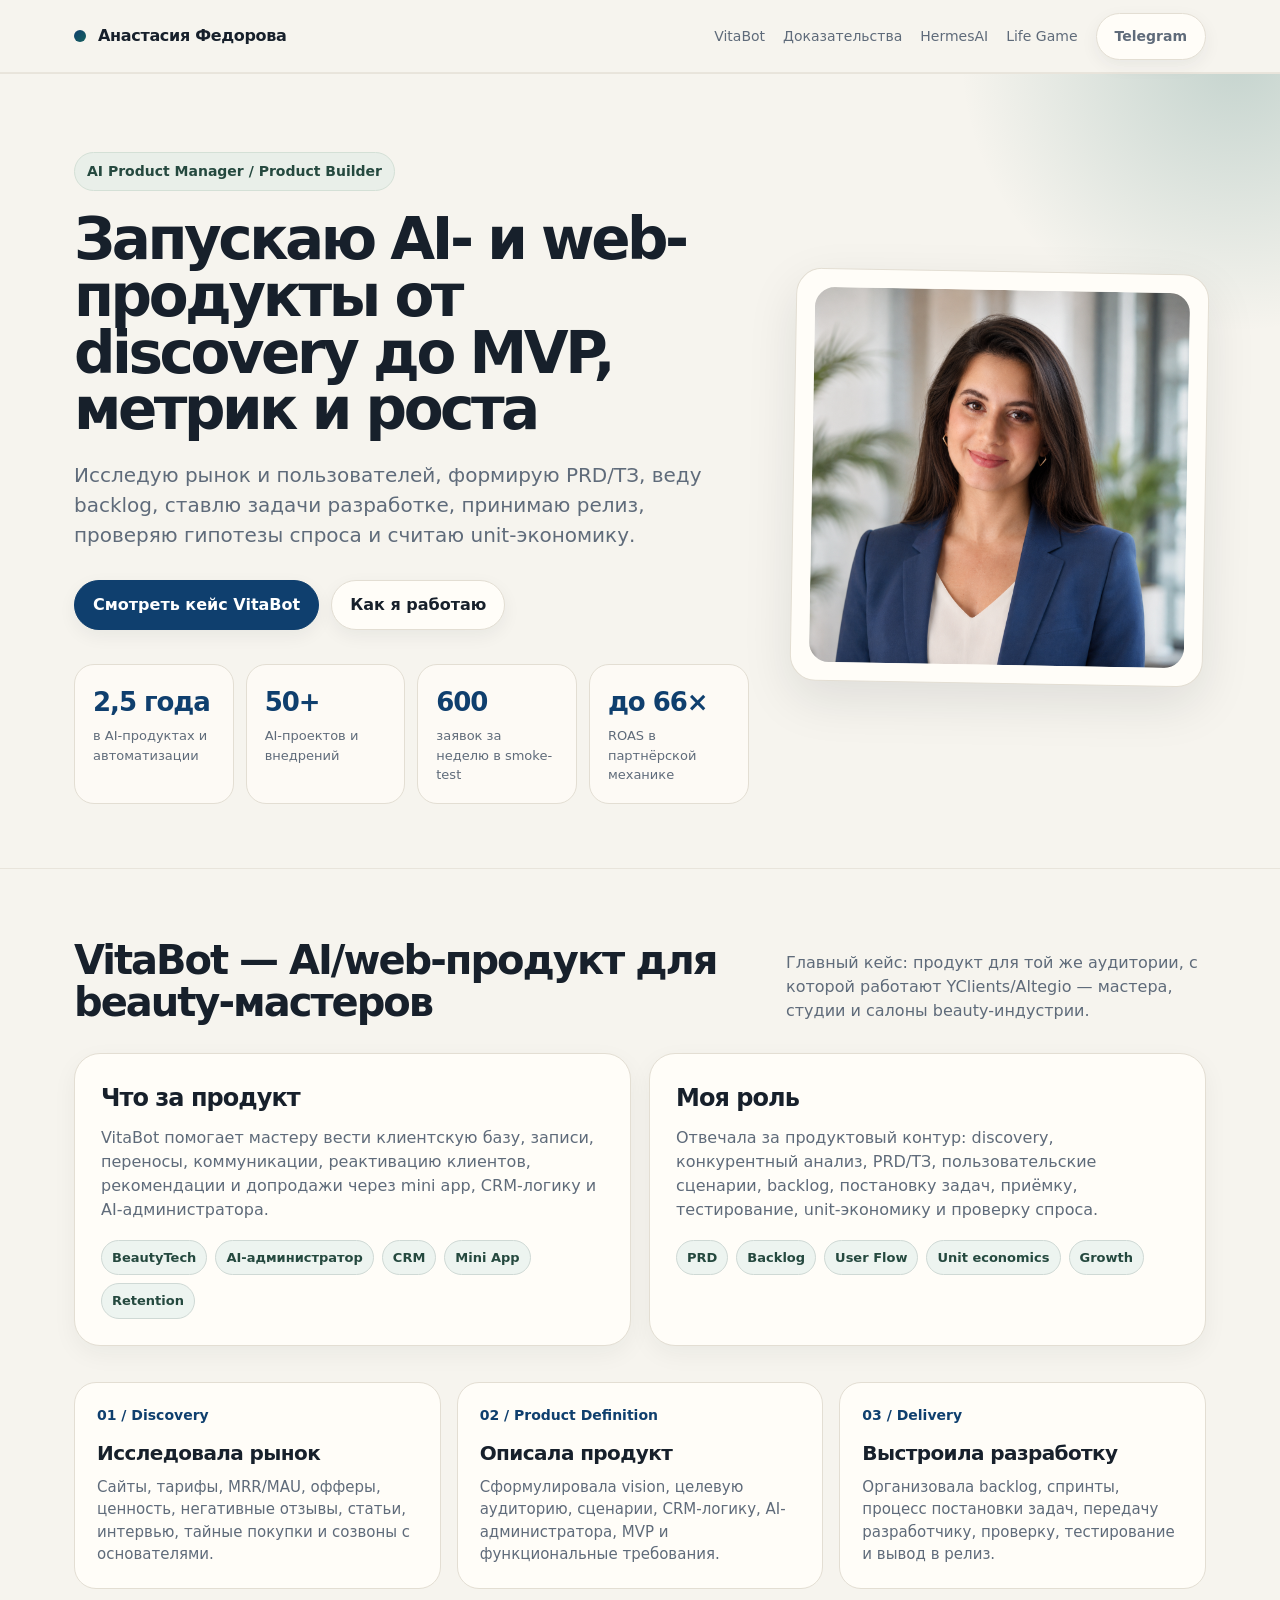
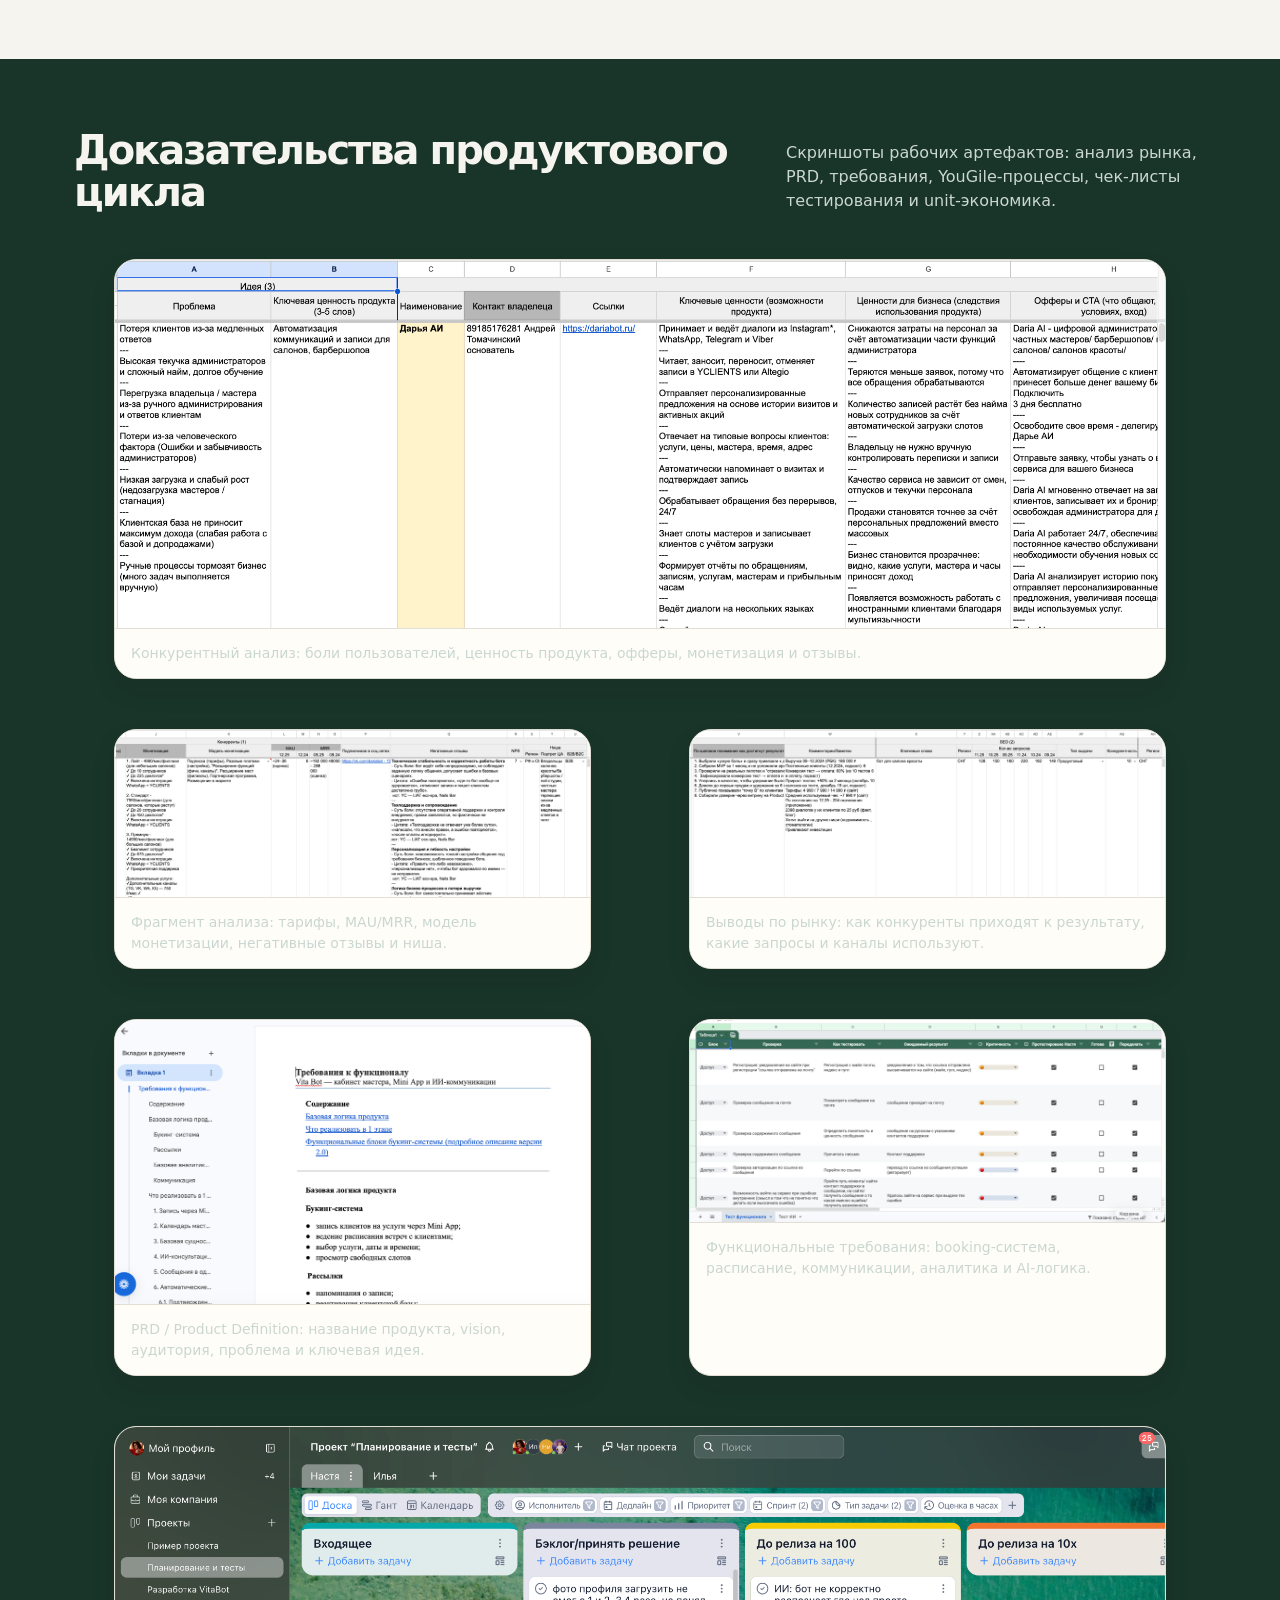
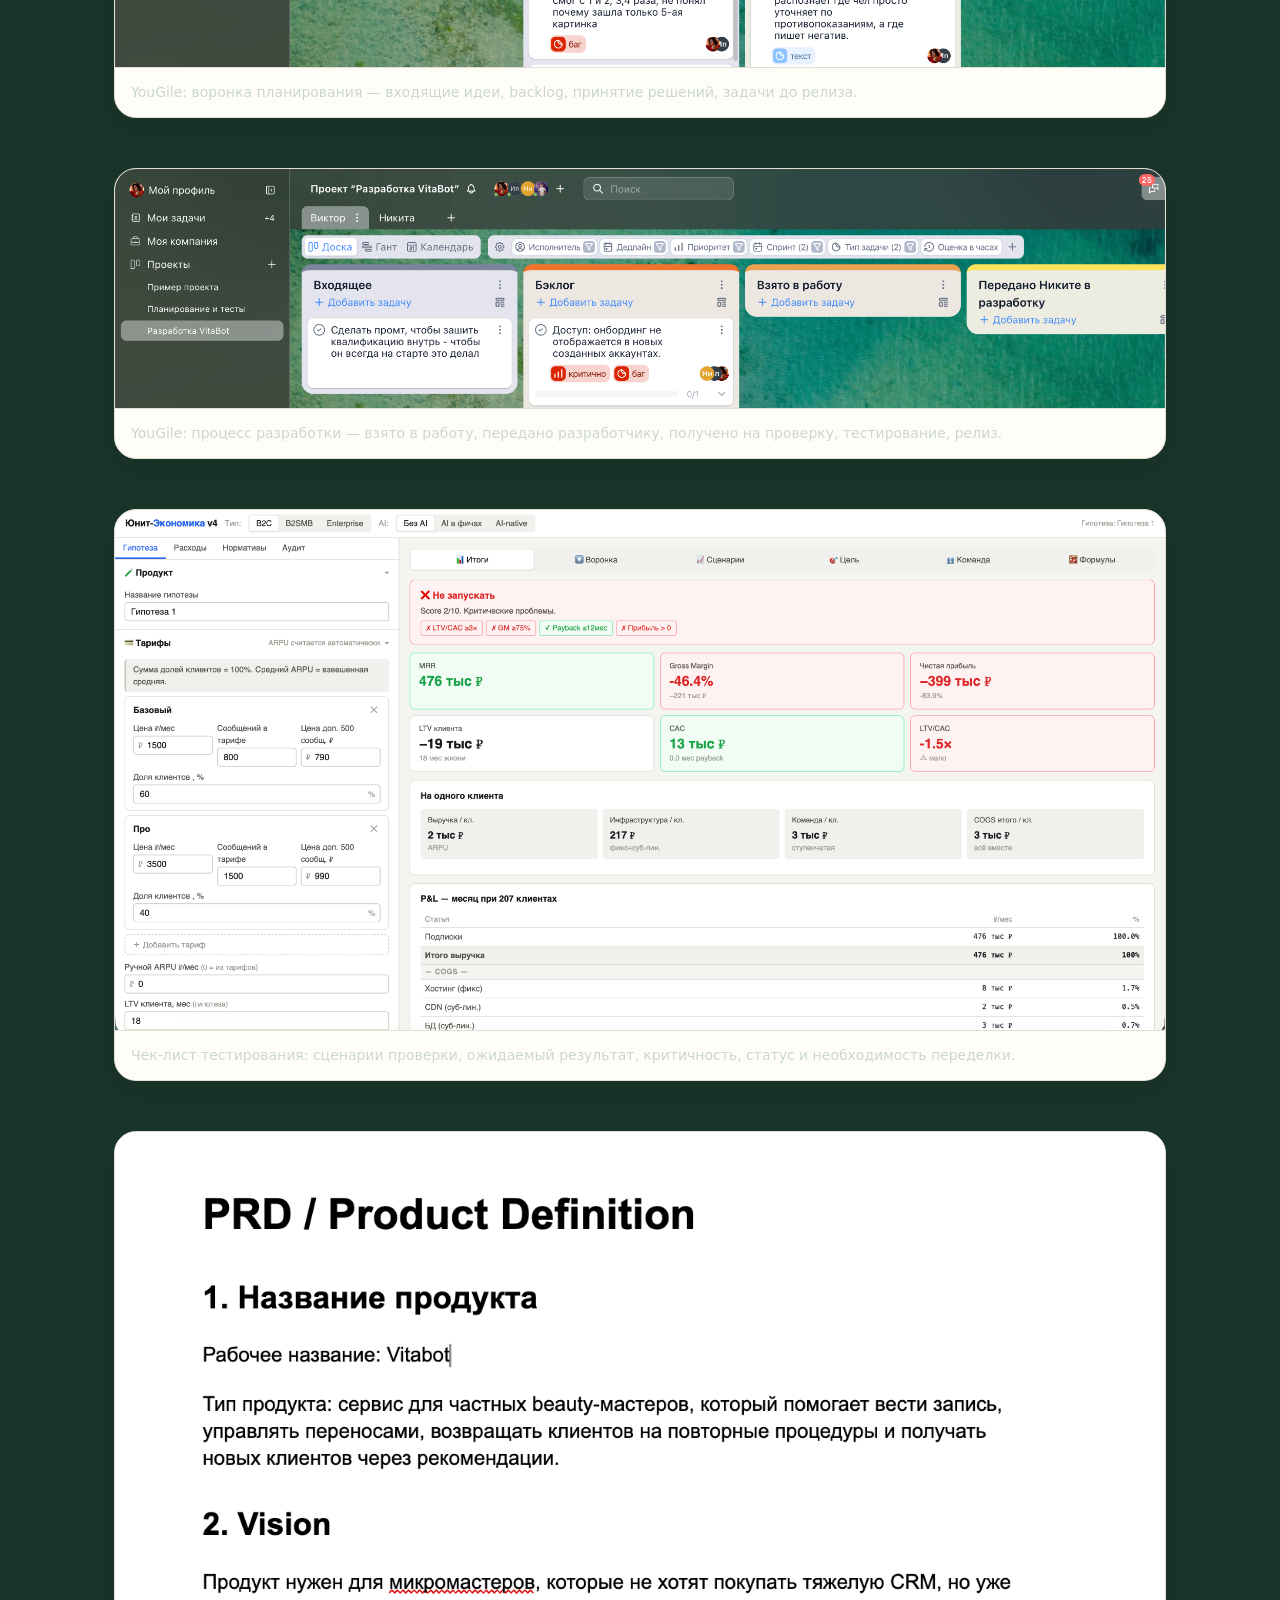
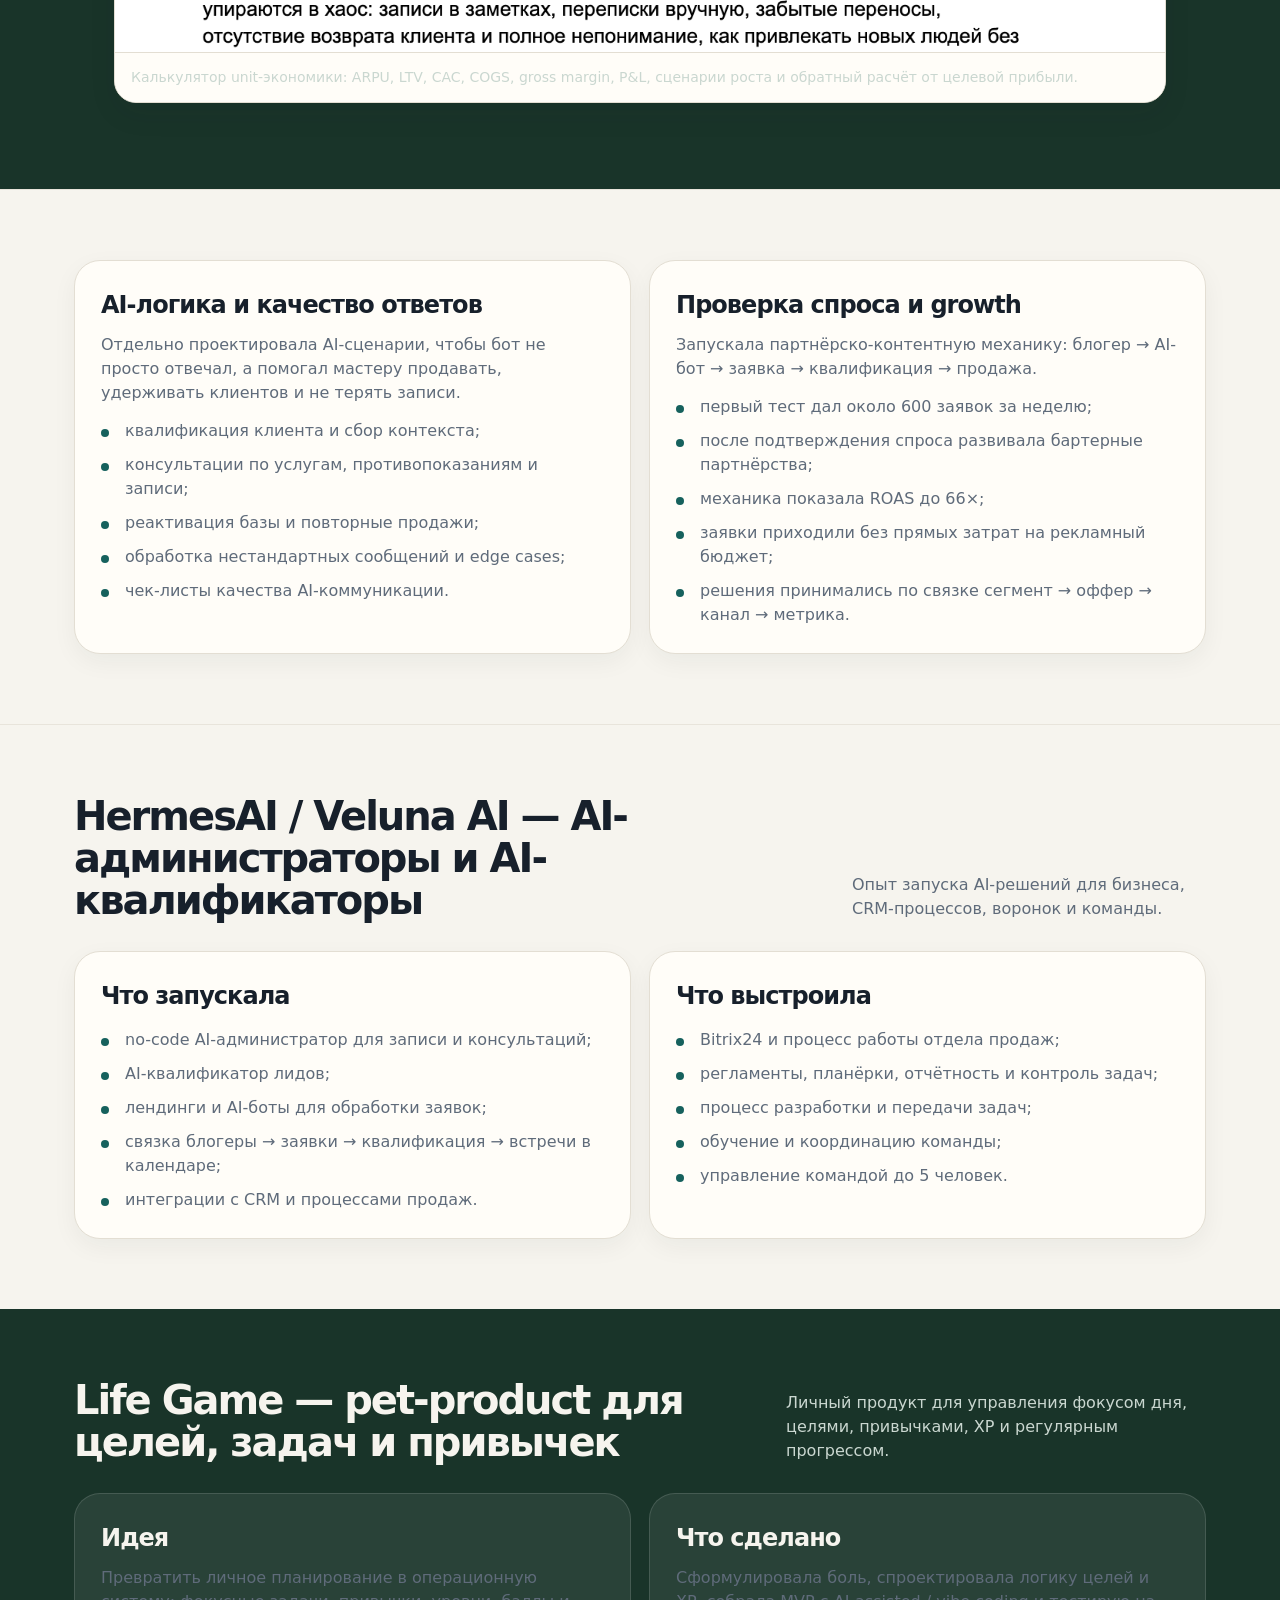
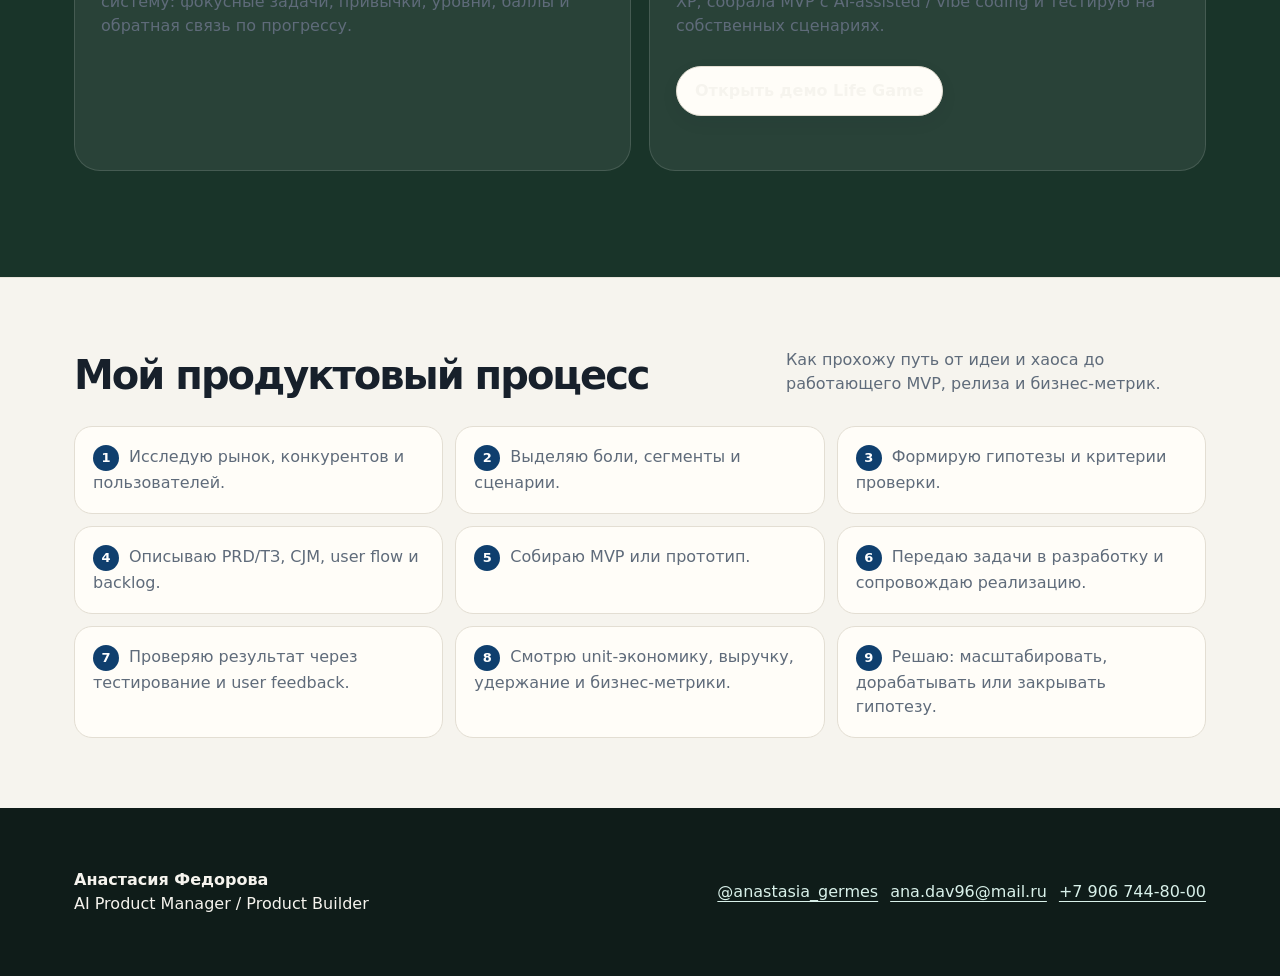
==== index.html @ 5bdf7015 "Add files via upload" ====
<!doctype html>
<html lang="ru">
<head>
  <meta charset="utf-8" />
  <meta name="viewport" content="width=device-width, initial-scale=1" />
  <title>Анастасия Федорова — AI Product Manager / Product Builder</title>
  <meta name="description" content="Портфолио Product Manager: VitaBot, AI-продукты, discovery, PRD, backlog, разработка, тестирование, unit-экономика и growth." />
  <style>
    :root{
      --bg:#f6f4ee; --paper:#fffdf8; --ink:#17202b; --muted:#5f6b7a;
      --line:#e3ded3; --accent:#0f3f6e; --accent2:#16615d; --green:#e3f0e9;
      --sand:#eee5d2; --shadow:0 18px 50px rgba(23,32,43,.10);
      --radius:26px; --max:1180px;
    }
    *{box-sizing:border-box}
    html{scroll-behavior:smooth}
    body{margin:0;font-family:Inter, ui-sans-serif, system-ui, -apple-system, BlinkMacSystemFont, "Segoe UI", Arial, sans-serif;background:var(--bg);color:var(--ink);line-height:1.5}
    a{color:inherit;text-decoration:none}
    .wrap{max-width:var(--max);margin:0 auto;padding:0 24px}
    header{position:sticky;top:0;z-index:20;background:rgba(246,244,238,.86);backdrop-filter:blur(18px);border-bottom:1px solid rgba(227,222,211,.7)}
    .nav{height:72px;display:flex;align-items:center;justify-content:space-between;gap:24px}
    .brand{display:flex;align-items:center;gap:12px;font-weight:800;letter-spacing:-.02em}
    .brand-dot{width:12px;height:12px;border-radius:50%;background:linear-gradient(135deg,var(--accent),var(--accent2))}
    .nav-links{display:flex;gap:18px;font-size:14px;color:var(--muted);align-items:center}
    .nav-links a:hover{color:var(--ink)}
    .btn{display:inline-flex;align-items:center;justify-content:center;border-radius:999px;padding:12px 18px;font-weight:700;border:1px solid var(--line);background:var(--paper);box-shadow:0 6px 18px rgba(23,32,43,.06)}
    .btn.primary{background:var(--accent);color:#fff;border-color:var(--accent)}
    .hero{padding:78px 0 64px;position:relative;overflow:hidden}
    .hero:before{content:"";position:absolute;inset:-40% -20% auto auto;width:600px;height:600px;border-radius:50%;background:radial-gradient(circle, rgba(22,97,93,.22), transparent 65%);pointer-events:none}
    .hero-grid{display:grid;grid-template-columns:1.24fr .76fr;gap:44px;align-items:center}
    .eyebrow{display:inline-flex;gap:8px;align-items:center;background:#e9efe9;color:#25493f;border:1px solid #d4e0d6;padding:8px 12px;border-radius:999px;font-size:14px;font-weight:700;margin-bottom:20px}
    h1{font-size:58px;line-height:.98;margin:0 0 22px;letter-spacing:-.06em}
    .lead{font-size:20px;color:var(--muted);max-width:760px;margin:0 0 30px}
    .hero-actions{display:flex;flex-wrap:wrap;gap:12px;margin:28px 0}
    .hero-card{background:var(--paper);border:1px solid var(--line);border-radius:var(--radius);padding:18px;box-shadow:var(--shadow);transform:rotate(1deg)}
    .portrait{aspect-ratio:1/1;object-fit:cover;width:100%;border-radius:20px;display:block}
    .stats{display:grid;grid-template-columns:repeat(4,1fr);gap:12px;margin-top:34px}
    .stat{background:rgba(255,253,248,.78);border:1px solid var(--line);border-radius:20px;padding:18px}
    .stat b{display:block;font-size:26px;letter-spacing:-.04em;color:var(--accent)}
    .stat span{display:block;color:var(--muted);font-size:13px;margin-top:4px}
    section{padding:70px 0;border-top:1px solid rgba(227,222,211,.7)}
    .section-head{display:flex;justify-content:space-between;gap:28px;align-items:flex-end;margin-bottom:30px}
    .section-head h2{font-size:40px;letter-spacing:-.05em;line-height:1.05;margin:0;max-width:760px}
    .section-head p{color:var(--muted);margin:0;max-width:420px}
    .case-intro{display:grid;grid-template-columns:1fr 1fr;gap:18px;margin:24px 0 36px}
    .box{background:var(--paper);border:1px solid var(--line);border-radius:var(--radius);padding:26px;box-shadow:0 8px 24px rgba(23,32,43,.05)}
    .box h3{font-size:24px;letter-spacing:-.04em;margin:0 0 10px}
    .box p{color:var(--muted);margin:0}
    .tags{display:flex;flex-wrap:wrap;gap:8px;margin-top:18px}
    .tag{font-size:13px;border:1px solid #cfd9d5;background:#edf4f0;color:#25493f;border-radius:999px;padding:7px 10px;font-weight:700}
    .steps{display:grid;grid-template-columns:repeat(3,1fr);gap:16px}
    .step{background:var(--paper);border:1px solid var(--line);border-radius:22px;padding:22px;position:relative;overflow:hidden}
    .num{font-weight:900;color:var(--accent);font-size:14px;margin-bottom:12px}
    .step h3{margin:0 0 8px;font-size:20px;letter-spacing:-.03em}
    .step p{margin:0;color:var(--muted);font-size:15px}
    .evidence{display:grid;grid-template-columns:1fr 1fr;gap:18px;margin-top:22px}
    .shot{background:var(--paper);border:1px solid var(--line);border-radius:22px;overflow:hidden;box-shadow:0 12px 28px rgba(23,32,43,.07)}
    .shot img{width:100%;display:block;object-fit:cover;max-height:430px;object-position:top left;background:#fff}
    .shot.tall img{max-height:620px}
    .shot.wide{grid-column:1 / -1}
    .shot.wide img{max-height:520px}
    .cap{padding:14px 16px;color:var(--muted);font-size:14px;border-top:1px solid var(--line);background:#fffdf8}
    .dark{background:#193429;color:#f6f4ee;border-top:0}
    .dark .section-head p,.dark .muted,.dark .cap{color:#cad7d0}
    .dark .box,.dark .step{background:rgba(255,255,255,.07);border-color:rgba(255,255,255,.13);box-shadow:none}
    .dark .tag{background:rgba(255,255,255,.10);border-color:rgba(255,255,255,.18);color:#f6f4ee}
    .dark .num{color:#9ad3bf}
    .columns{display:grid;grid-template-columns:1fr 1fr;gap:18px}
    ul.clean{margin:14px 0 0;padding:0;list-style:none;display:grid;gap:10px;color:var(--muted)}
    ul.clean li{position:relative;padding-left:24px}
    ul.clean li:before{content:"";position:absolute;left:0;top:.62em;width:8px;height:8px;border-radius:50%;background:var(--accent2)}
    .dark ul.clean{color:#cad7d0}
    .process{counter-reset:item;display:grid;grid-template-columns:repeat(3,1fr);gap:12px}
    .process div{counter-increment:item;background:var(--paper);border:1px solid var(--line);border-radius:18px;padding:18px;color:var(--muted)}
    .process div:before{content:counter(item);display:inline-flex;width:26px;height:26px;align-items:center;justify-content:center;background:var(--accent);color:white;border-radius:50%;font-size:13px;font-weight:800;margin-right:10px}
    .footer{padding:44px 0;background:#0f1c19;color:#f6f4ee}
    .footer-grid{display:flex;justify-content:space-between;gap:24px;align-items:center}
    .footer a{color:#d9f1ea;text-decoration:underline;text-underline-offset:4px}
    @media (max-width:920px){
      .hero-grid,.case-intro,.columns,.evidence{grid-template-columns:1fr}.stats,.steps,.process{grid-template-columns:1fr 1fr}.nav-links{display:none}h1{font-size:44px}.section-head{display:block}.section-head h2{font-size:34px}.section-head p{margin-top:12px}.hero-card{transform:none;max-width:420px}.shot.wide{grid-column:auto}
    }
    @media (max-width:580px){.wrap{padding:0 16px}.stats,.steps,.process{grid-template-columns:1fr}.hero{padding-top:48px}h1{font-size:36px}.lead{font-size:17px}.section-head h2{font-size:30px}.footer-grid{display:block}.footer-grid .hero-actions{margin-top:18px}}
  </style>
</head>
<body>
<header>
  <div class="wrap nav">
    <a class="brand" href="#top"><span class="brand-dot"></span><span>Анастасия Федорова</span></a>
    <nav class="nav-links">
      <a href="#vitabot">VitaBot</a>
      <a href="#evidence">Доказательства</a>
      <a href="#hermes">HermesAI</a>
      <a href="#lifegame">Life Game</a>
      <a class="btn" href="https://t.me/anastasia_germes">Telegram</a>
    </nav>
  </div>
</header>

<main id="top">
  <section class="hero">
    <div class="wrap hero-grid">
      <div>
        <div class="eyebrow">AI Product Manager / Product Builder</div>
        <h1>Запускаю AI- и web-продукты от discovery до MVP, метрик и роста</h1>
        <p class="lead">Исследую рынок и пользователей, формирую PRD/ТЗ, веду backlog, ставлю задачи разработке, принимаю релиз, проверяю гипотезы спроса и считаю unit-экономику.</p>
        <div class="hero-actions">
          <a class="btn primary" href="#vitabot">Смотреть кейс VitaBot</a>
          <a class="btn" href="#process">Как я работаю</a>
        </div>
        <div class="stats">
          <div class="stat"><b>2,5 года</b><span>в AI-продуктах и автоматизации</span></div>
          <div class="stat"><b>50+</b><span>AI-проектов и внедрений</span></div>
          <div class="stat"><b>600</b><span>заявок за неделю в smoke-test</span></div>
          <div class="stat"><b>до 66×</b><span>ROAS в партнёрской механике</span></div>
        </div>
      </div>
      <div class="hero-card">
        <img class="portrait" src="assets/portrait.png" alt="Профессиональный портрет Анастасии Федоровой" />
      </div>
    </div>
  </section>

  <section id="vitabot">
    <div class="wrap">
      <div class="section-head">
        <h2>VitaBot — AI/web-продукт для beauty-мастеров</h2>
        <p>Главный кейс: продукт для той же аудитории, с которой работают YClients/Altegio — мастера, студии и салоны beauty-индустрии.</p>
      </div>
      <div class="case-intro">
        <div class="box">
          <h3>Что за продукт</h3>
          <p>VitaBot помогает мастеру вести клиентскую базу, записи, переносы, коммуникации, реактивацию клиентов, рекомендации и допродажи через mini app, CRM-логику и AI-администратора.</p>
          <div class="tags"><span class="tag">BeautyTech</span><span class="tag">AI-администратор</span><span class="tag">CRM</span><span class="tag">Mini App</span><span class="tag">Retention</span></div>
        </div>
        <div class="box">
          <h3>Моя роль</h3>
          <p>Отвечала за продуктовый контур: discovery, конкурентный анализ, PRD/ТЗ, пользовательские сценарии, backlog, постановку задач, приёмку, тестирование, unit-экономику и проверку спроса.</p>
          <div class="tags"><span class="tag">PRD</span><span class="tag">Backlog</span><span class="tag">User Flow</span><span class="tag">Unit economics</span><span class="tag">Growth</span></div>
        </div>
      </div>
      <div class="steps">
        <article class="step"><div class="num">01 / Discovery</div><h3>Исследовала рынок</h3><p>Сайты, тарифы, MRR/MAU, офферы, ценность, негативные отзывы, статьи, интервью, тайные покупки и созвоны с основателями.</p></article>
        <article class="step"><div class="num">02 / Product Definition</div><h3>Описала продукт</h3><p>Сформулировала vision, целевую аудиторию, сценарии, CRM-логику, AI-администратора, MVP и функциональные требования.</p></article>
        <article class="step"><div class="num">03 / Delivery</div><h3>Выстроила разработку</h3><p>Организовала backlog, спринты, процесс постановки задач, передачу разработчику, проверку, тестирование и вывод в релиз.</p></article>
      </div>
    </div>
  </section>

  <section id="evidence" class="dark">
    <div class="wrap">
      <div class="section-head">
        <h2>Доказательства продуктового цикла</h2>
        <p>Скриншоты рабочих артефактов: анализ рынка, PRD, требования, YouGile-процессы, чек-листы тестирования и unit-экономика.</p>
      </div>
      <div class="evidence">
        <figure class="shot wide"><img src="assets/competitor_analysis_1.png" alt="Конкурентный анализ beauty-рынка"/><figcaption class="cap">Конкурентный анализ: боли пользователей, ценность продукта, офферы, монетизация и отзывы.</figcaption></figure>
        <figure class="shot"><img src="assets/competitor_analysis_2.png" alt="Анализ конкурентов и метрик"/><figcaption class="cap">Фрагмент анализа: тарифы, MAU/MRR, модель монетизации, негативные отзывы и ниша.</figcaption></figure>
        <figure class="shot"><img src="assets/competitor_analysis_3.png" alt="SEO и комментарии по competitor analysis"/><figcaption class="cap">Выводы по рынку: как конкуренты приходят к результату, какие запросы и каналы используют.</figcaption></figure>
        <figure class="shot tall"><img src="assets/prd_definition.png" alt="PRD Product Definition VitaBot"/><figcaption class="cap">PRD / Product Definition: название продукта, vision, аудитория, проблема и ключевая идея.</figcaption></figure>
        <figure class="shot tall"><img src="assets/functional_requirements.png" alt="Функциональные требования VitaBot"/><figcaption class="cap">Функциональные требования: booking-система, расписание, коммуникации, аналитика и AI-логика.</figcaption></figure>
        <figure class="shot wide"><img src="assets/planning_pipeline.png" alt="Воронка планирования YouGile"/><figcaption class="cap">YouGile: воронка планирования — входящие идеи, backlog, принятие решений, задачи до релиза.</figcaption></figure>
        <figure class="shot wide"><img src="assets/dev_pipeline_1.png" alt="Процесс разработки в YouGile"/><figcaption class="cap">YouGile: процесс разработки — взято в работу, передано разработчику, получено на проверку, тестирование, релиз.</figcaption></figure>
        <figure class="shot wide"><img src="assets/testing_checklist.png" alt="Чек-лист тестирования функционала"/><figcaption class="cap">Чек-лист тестирования: сценарии проверки, ожидаемый результат, критичность, статус и необходимость переделки.</figcaption></figure>
        <figure class="shot tall wide"><img src="assets/unit_economics.png" alt="Калькулятор unit-экономики"/><figcaption class="cap">Калькулятор unit-экономики: ARPU, LTV, CAC, COGS, gross margin, P&L, сценарии роста и обратный расчёт от целевой прибыли.</figcaption></figure>
      </div>
    </div>
  </section>

  <section>
    <div class="wrap columns">
      <div class="box">
        <h3>AI-логика и качество ответов</h3>
        <p>Отдельно проектировала AI-сценарии, чтобы бот не просто отвечал, а помогал мастеру продавать, удерживать клиентов и не терять записи.</p>
        <ul class="clean">
          <li>квалификация клиента и сбор контекста;</li>
          <li>консультации по услугам, противопоказаниям и записи;</li>
          <li>реактивация базы и повторные продажи;</li>
          <li>обработка нестандартных сообщений и edge cases;</li>
          <li>чек-листы качества AI-коммуникации.</li>
        </ul>
      </div>
      <div class="box">
        <h3>Проверка спроса и growth</h3>
        <p>Запускала партнёрско-контентную механику: блогер → AI-бот → заявка → квалификация → продажа.</p>
        <ul class="clean">
          <li>первый тест дал около 600 заявок за неделю;</li>
          <li>после подтверждения спроса развивала бартерные партнёрства;</li>
          <li>механика показала ROAS до 66×;</li>
          <li>заявки приходили без прямых затрат на рекламный бюджет;</li>
          <li>решения принимались по связке сегмент → оффер → канал → метрика.</li>
        </ul>
      </div>
    </div>
  </section>

  <section id="hermes">
    <div class="wrap">
      <div class="section-head">
        <h2>HermesAI / Veluna AI — AI-администраторы и AI-квалификаторы</h2>
        <p>Опыт запуска AI-решений для бизнеса, CRM-процессов, воронок и команды.</p>
      </div>
      <div class="columns">
        <div class="box">
          <h3>Что запускала</h3>
          <ul class="clean">
            <li>no-code AI-администратор для записи и консультаций;</li>
            <li>AI-квалификатор лидов;</li>
            <li>лендинги и AI-боты для обработки заявок;</li>
            <li>связка блогеры → заявки → квалификация → встречи в календаре;</li>
            <li>интеграции с CRM и процессами продаж.</li>
          </ul>
        </div>
        <div class="box">
          <h3>Что выстроила</h3>
          <ul class="clean">
            <li>Bitrix24 и процесс работы отдела продаж;</li>
            <li>регламенты, планёрки, отчётность и контроль задач;</li>
            <li>процесс разработки и передачи задач;</li>
            <li>обучение и координацию команды;</li>
            <li>управление командой до 5 человек.</li>
          </ul>
        </div>
      </div>
    </div>
  </section>

  <section id="lifegame" class="dark">
    <div class="wrap">
      <div class="section-head">
        <h2>Life Game — pet-product для целей, задач и привычек</h2>
        <p>Личный продукт для управления фокусом дня, целями, привычками, XP и регулярным прогрессом.</p>
      </div>
      <div class="case-intro">
        <div class="box">
          <h3>Идея</h3>
          <p>Превратить личное планирование в операционную систему: фокусные задачи, привычки, уровни, баллы и обратная связь по прогрессу.</p>
        </div>
        <div class="box">
          <h3>Что сделано</h3>
          <p>Сформулировала боль, спроектировала логику целей и XP, собрала MVP с AI-assisted / vibe coding и тестирую на собственных сценариях.</p>
          <div class="hero-actions"><a class="btn" href="https://life-game-orpin.vercel.app/">Открыть демо Life Game</a></div>
        </div>
      </div>
    </div>
  </section>

  <section id="process">
    <div class="wrap">
      <div class="section-head">
        <h2>Мой продуктовый процесс</h2>
        <p>Как прохожу путь от идеи и хаоса до работающего MVP, релиза и бизнес-метрик.</p>
      </div>
      <div class="process">
        <div>Исследую рынок, конкурентов и пользователей.</div>
        <div>Выделяю боли, сегменты и сценарии.</div>
        <div>Формирую гипотезы и критерии проверки.</div>
        <div>Описываю PRD/ТЗ, CJM, user flow и backlog.</div>
        <div>Собираю MVP или прототип.</div>
        <div>Передаю задачи в разработку и сопровождаю реализацию.</div>
        <div>Проверяю результат через тестирование и user feedback.</div>
        <div>Смотрю unit-экономику, выручку, удержание и бизнес-метрики.</div>
        <div>Решаю: масштабировать, дорабатывать или закрывать гипотезу.</div>
      </div>
    </div>
  </section>
</main>

<footer class="footer">
  <div class="wrap footer-grid">
    <div>
      <strong>Анастасия Федорова</strong><br/>
      AI Product Manager / Product Builder
    </div>
    <div class="hero-actions">
      <a href="https://t.me/anastasia_germes">@anastasia_germes</a>
      <a href="mailto:ana.dav96@mail.ru">ana.dav96@mail.ru</a>
      <a href="tel:+79067448000">+7 906 744-80-00</a>
    </div>
  </div>
</footer>
</body>
</html>
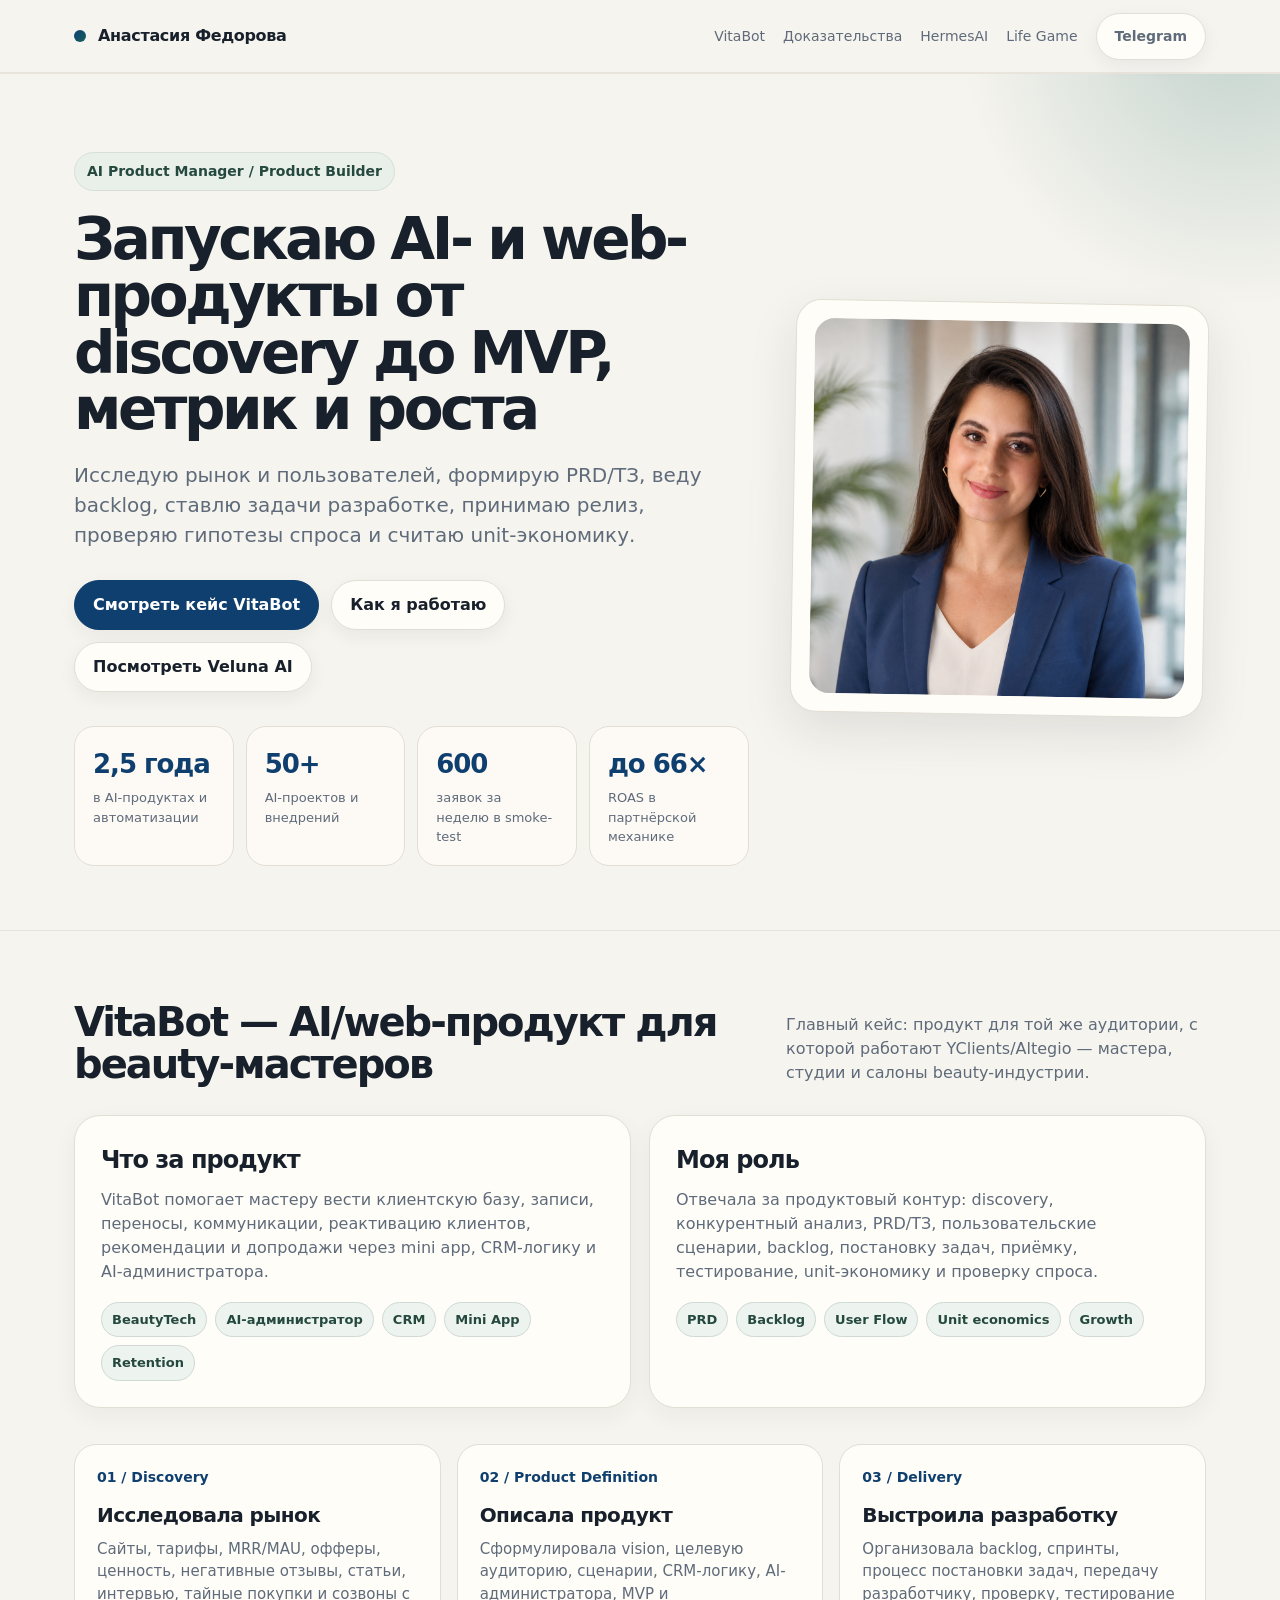
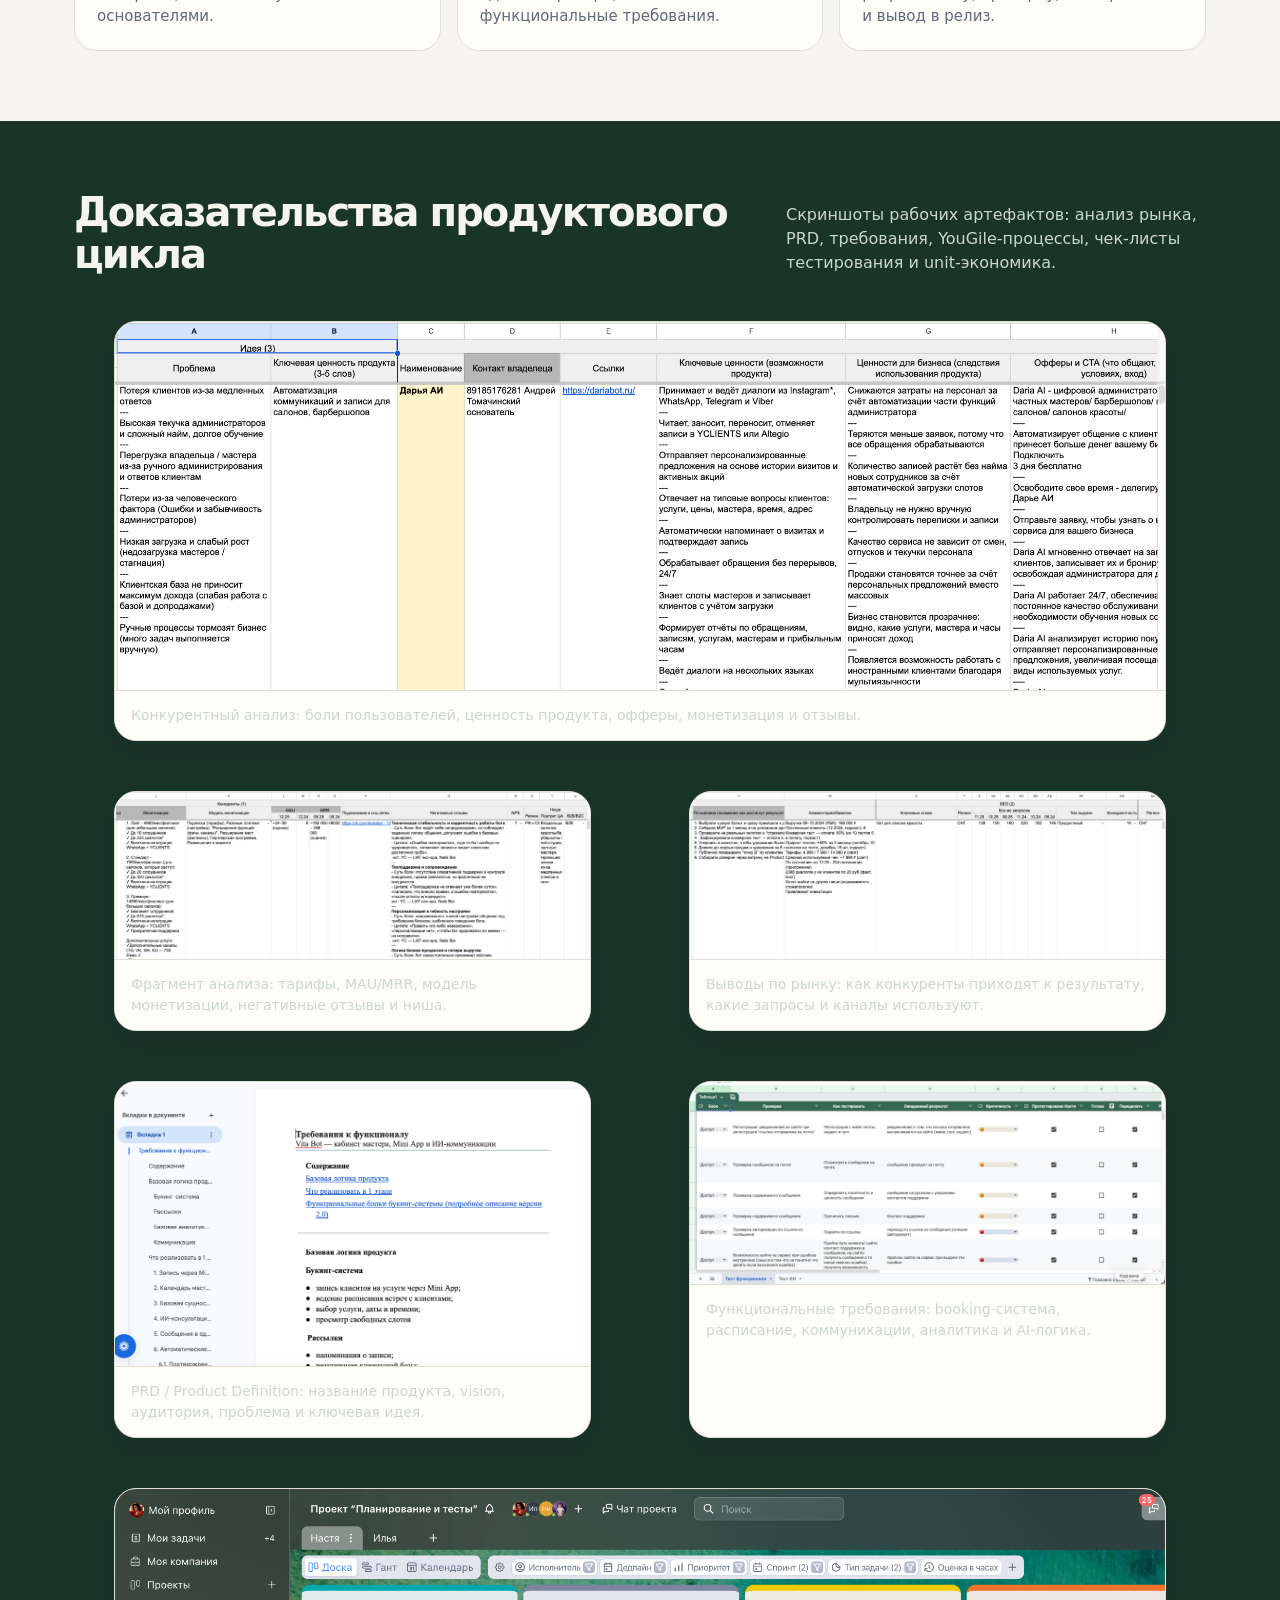
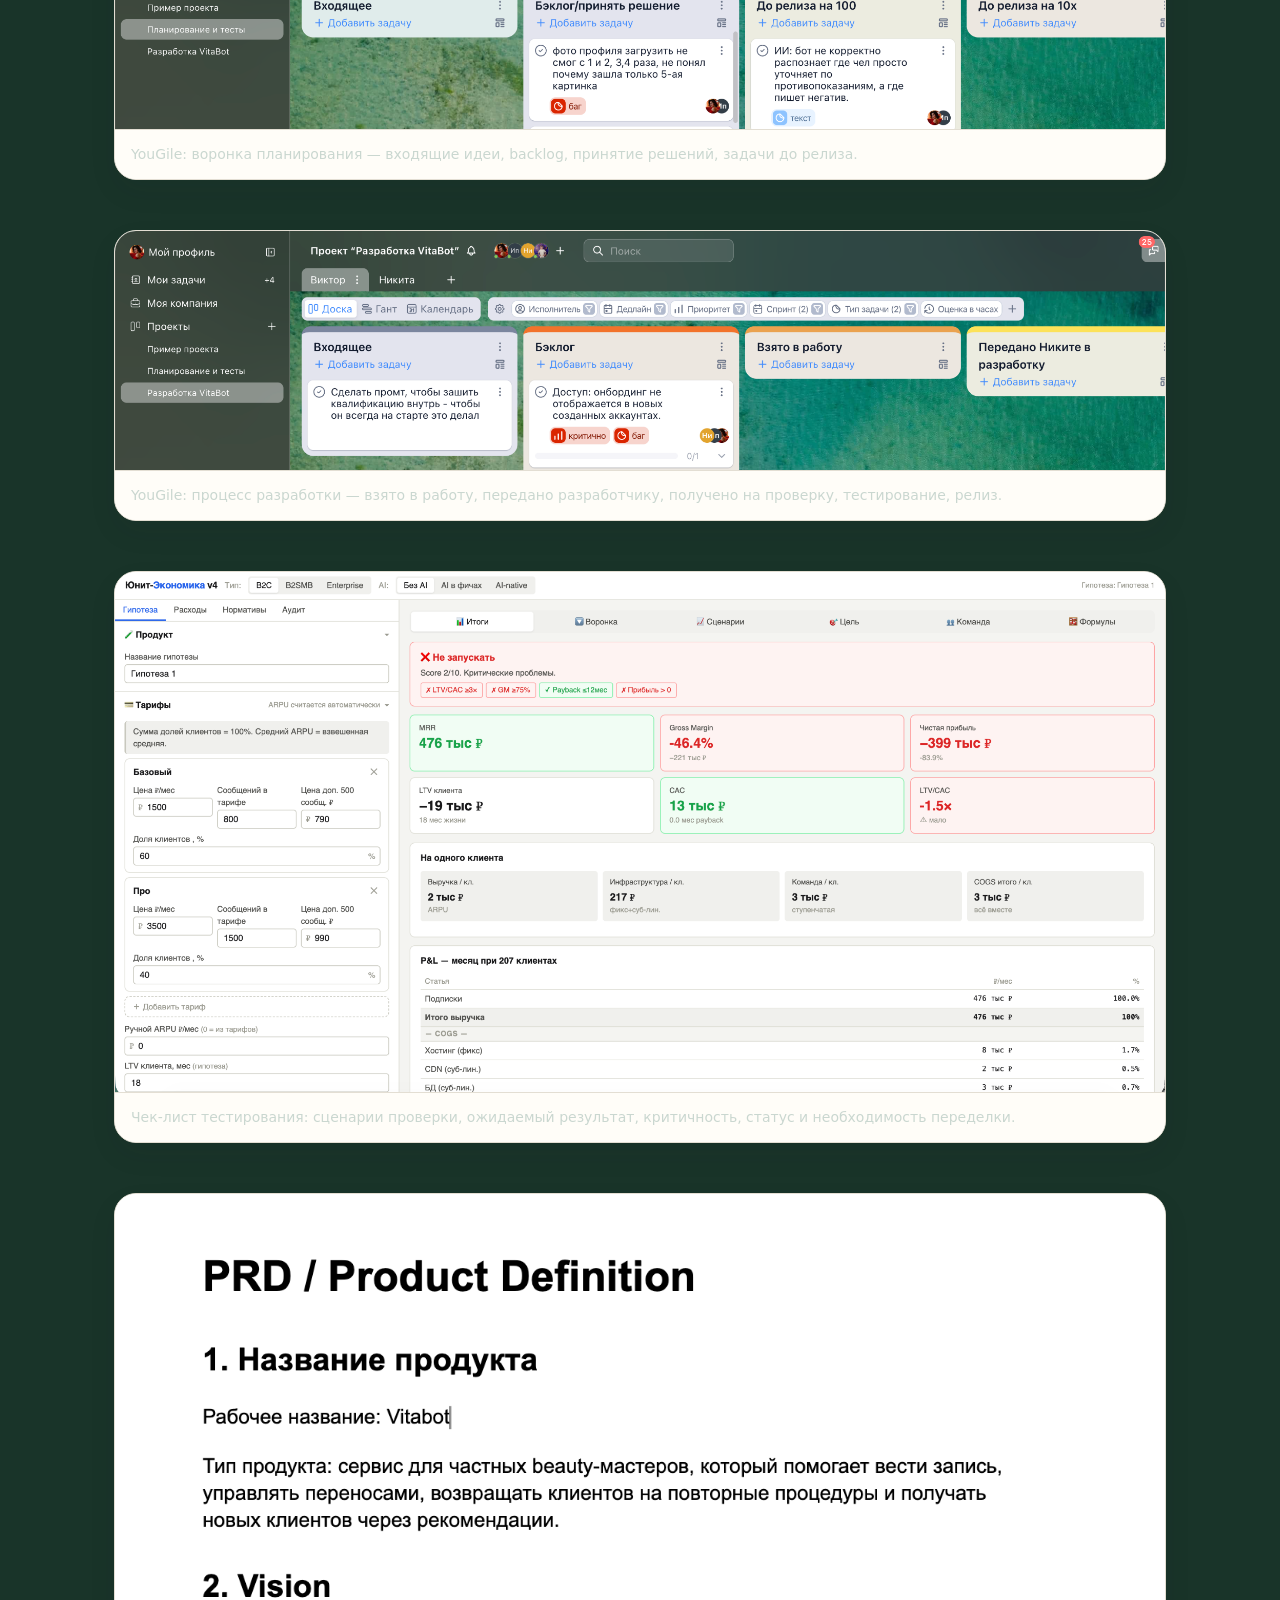
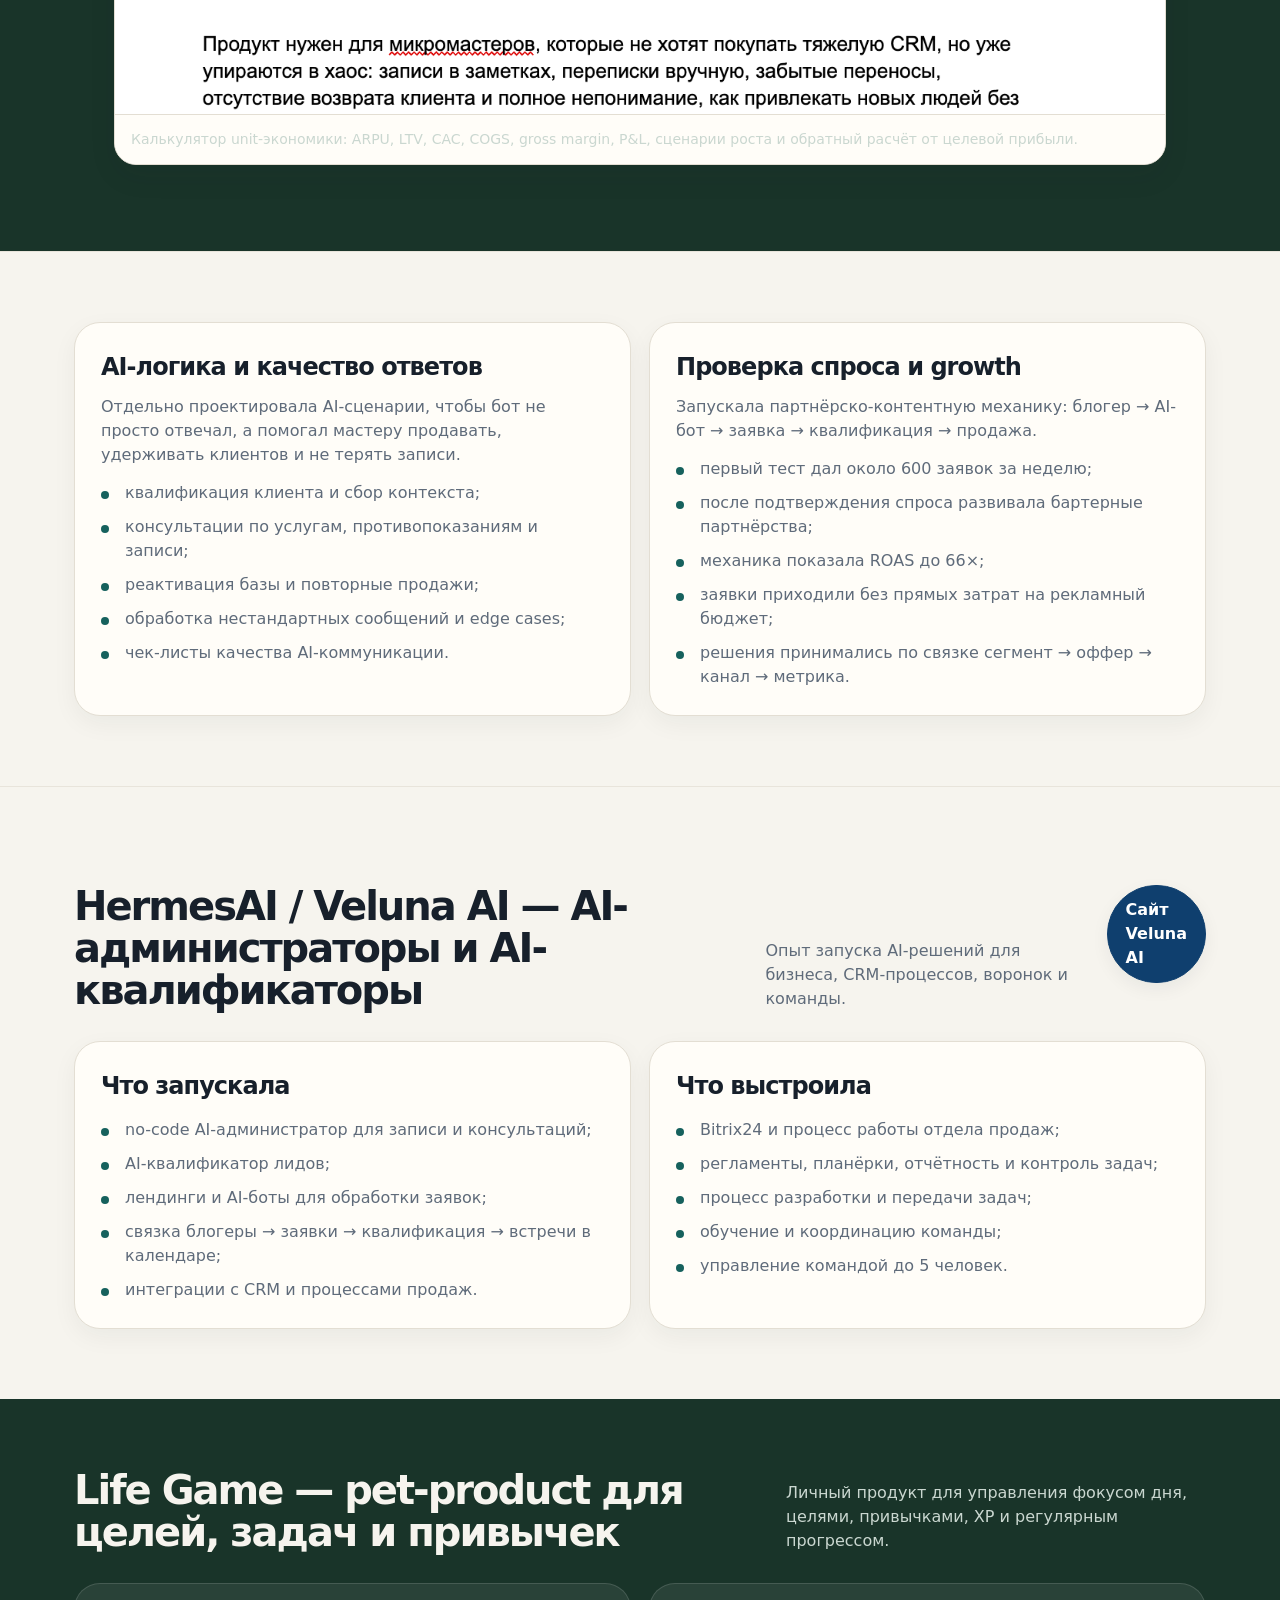
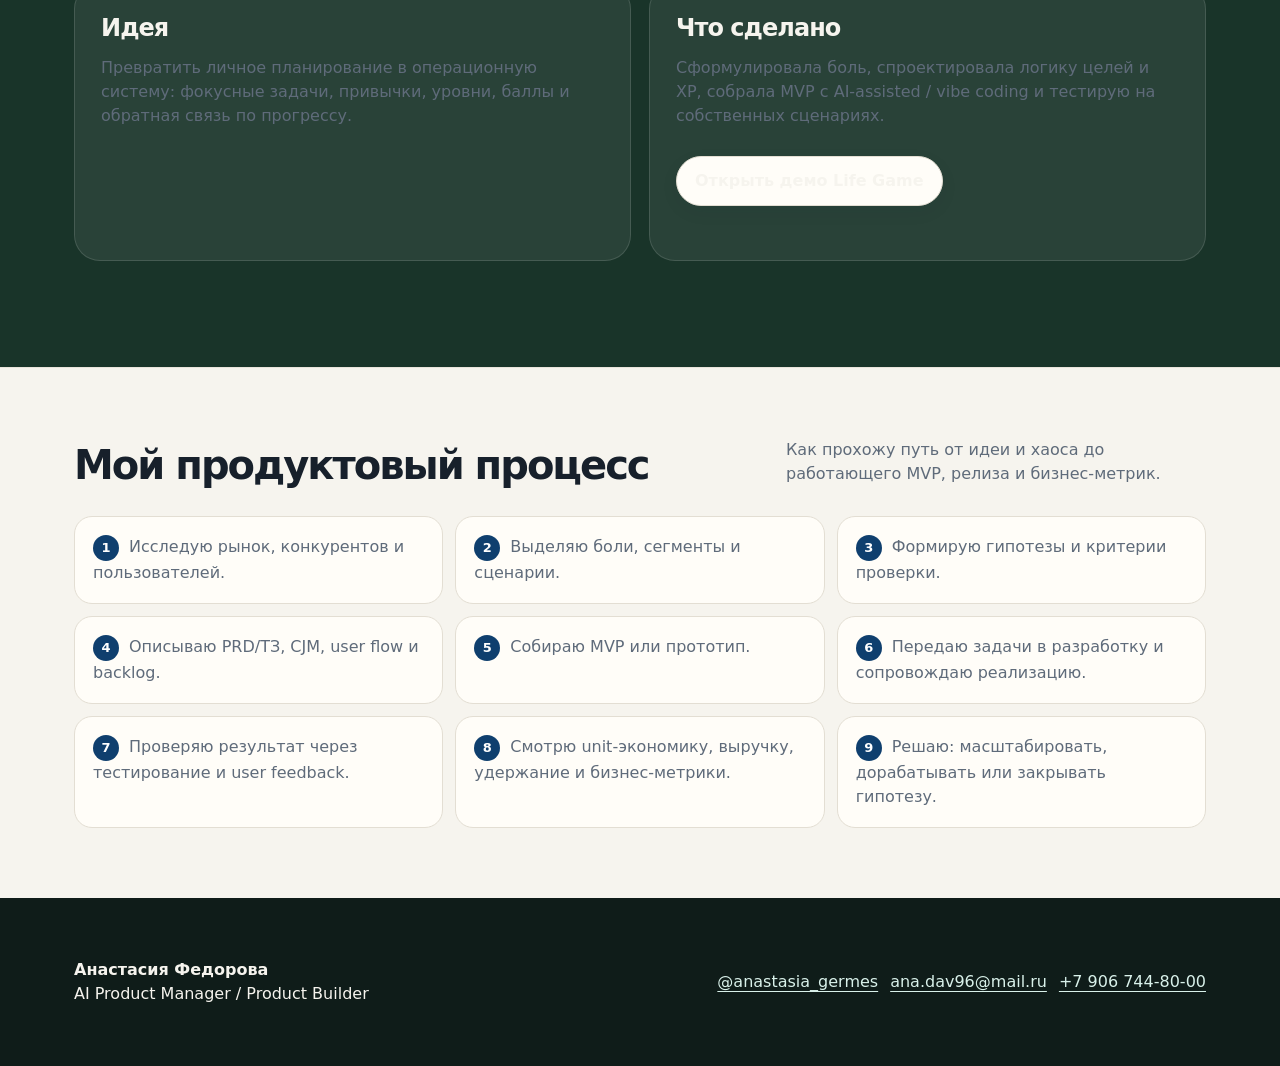
==== commit c8fc0884: "Add Veluna AI website link" ====
--- a/index.html
+++ b/index.html
@@ -106,6 +106,7 @@
         <div class="hero-actions">
           <a class="btn primary" href="#vitabot">Смотреть кейс VitaBot</a>
           <a class="btn" href="#process">Как я работаю</a>
+          <a class="btn" href="https://veluna-ai.ru/" target="_blank" rel="noopener noreferrer">Посмотреть Veluna AI</a>
         </div>
         <div class="stats">
           <div class="stat"><b>2,5 года</b><span>в AI-продуктах и автоматизации</span></div>
@@ -198,6 +199,7 @@
       <div class="section-head">
         <h2>HermesAI / Veluna AI — AI-администраторы и AI-квалификаторы</h2>
         <p>Опыт запуска AI-решений для бизнеса, CRM-процессов, воронок и команды.</p>
+        <div class="hero-actions"><a class="btn primary" href="https://veluna-ai.ru/" target="_blank" rel="noopener noreferrer">Сайт Veluna AI</a></div>
       </div>
       <div class="columns">
         <div class="box">
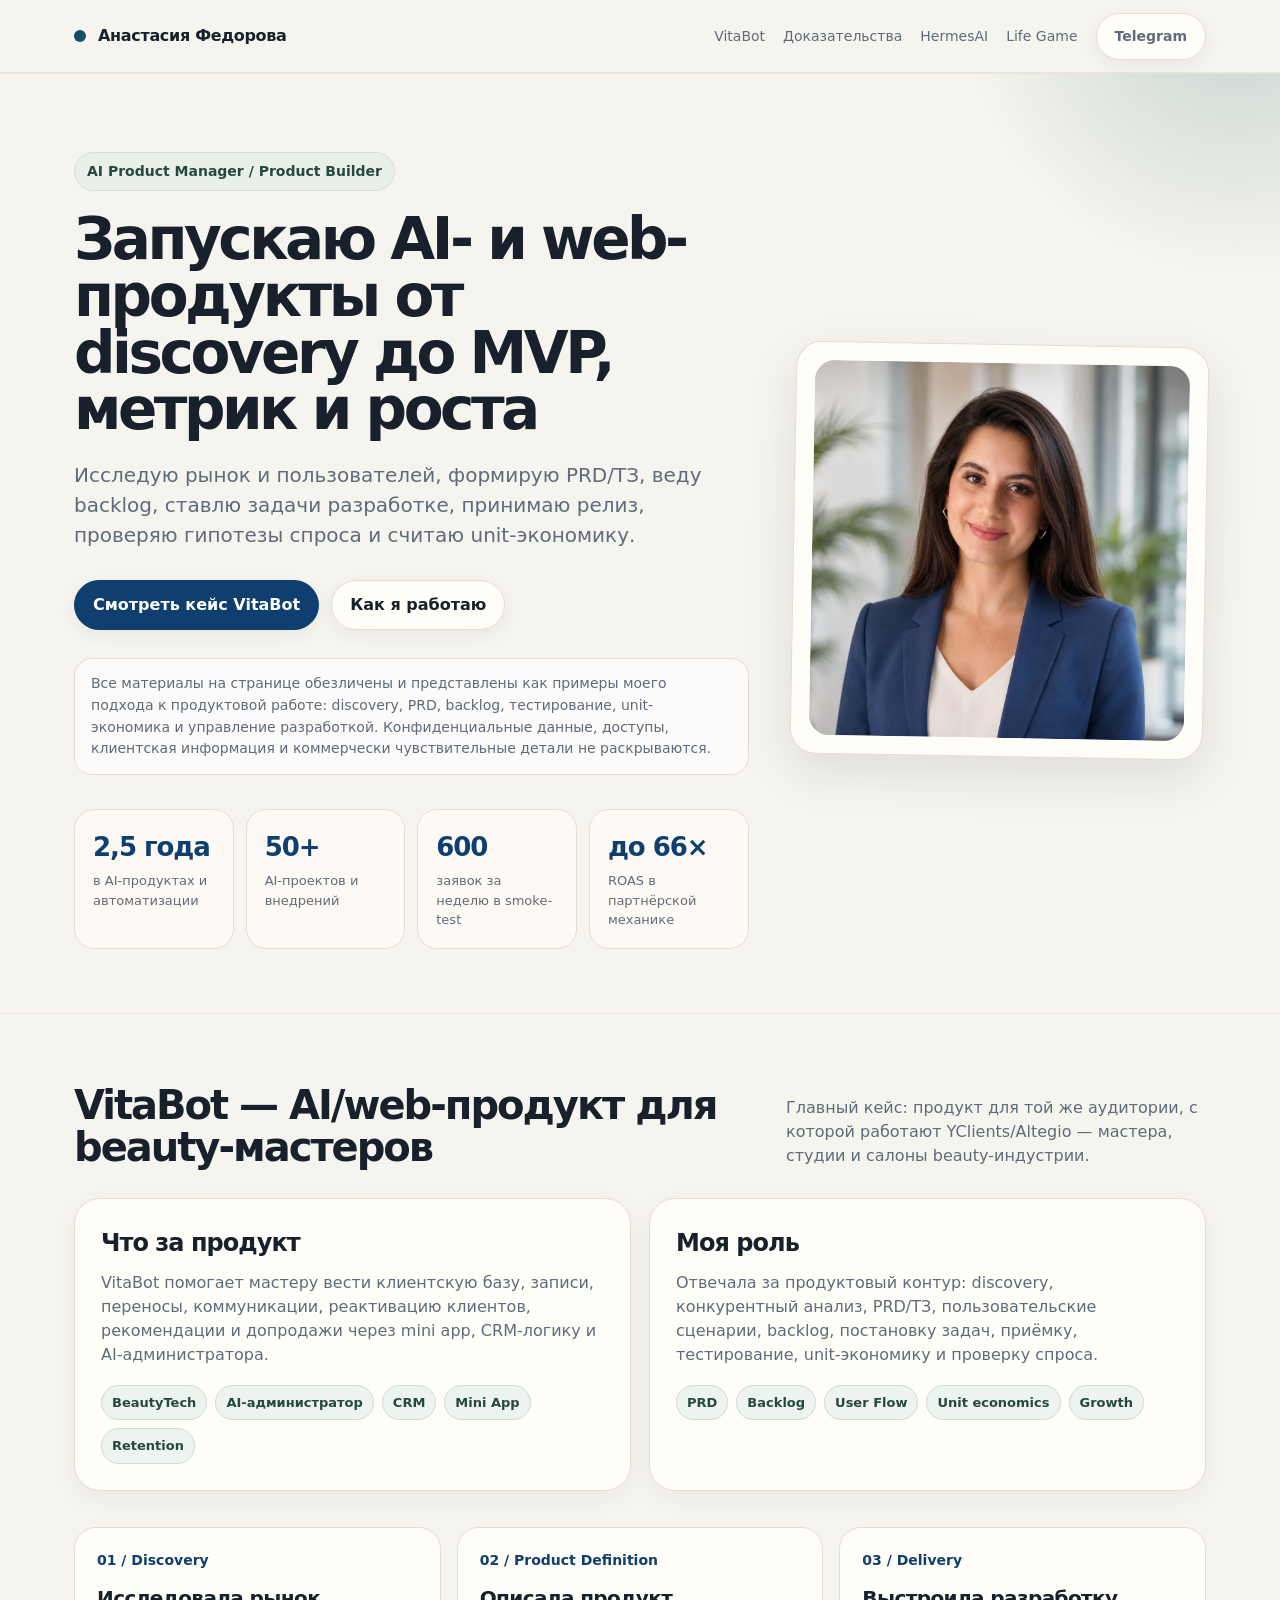
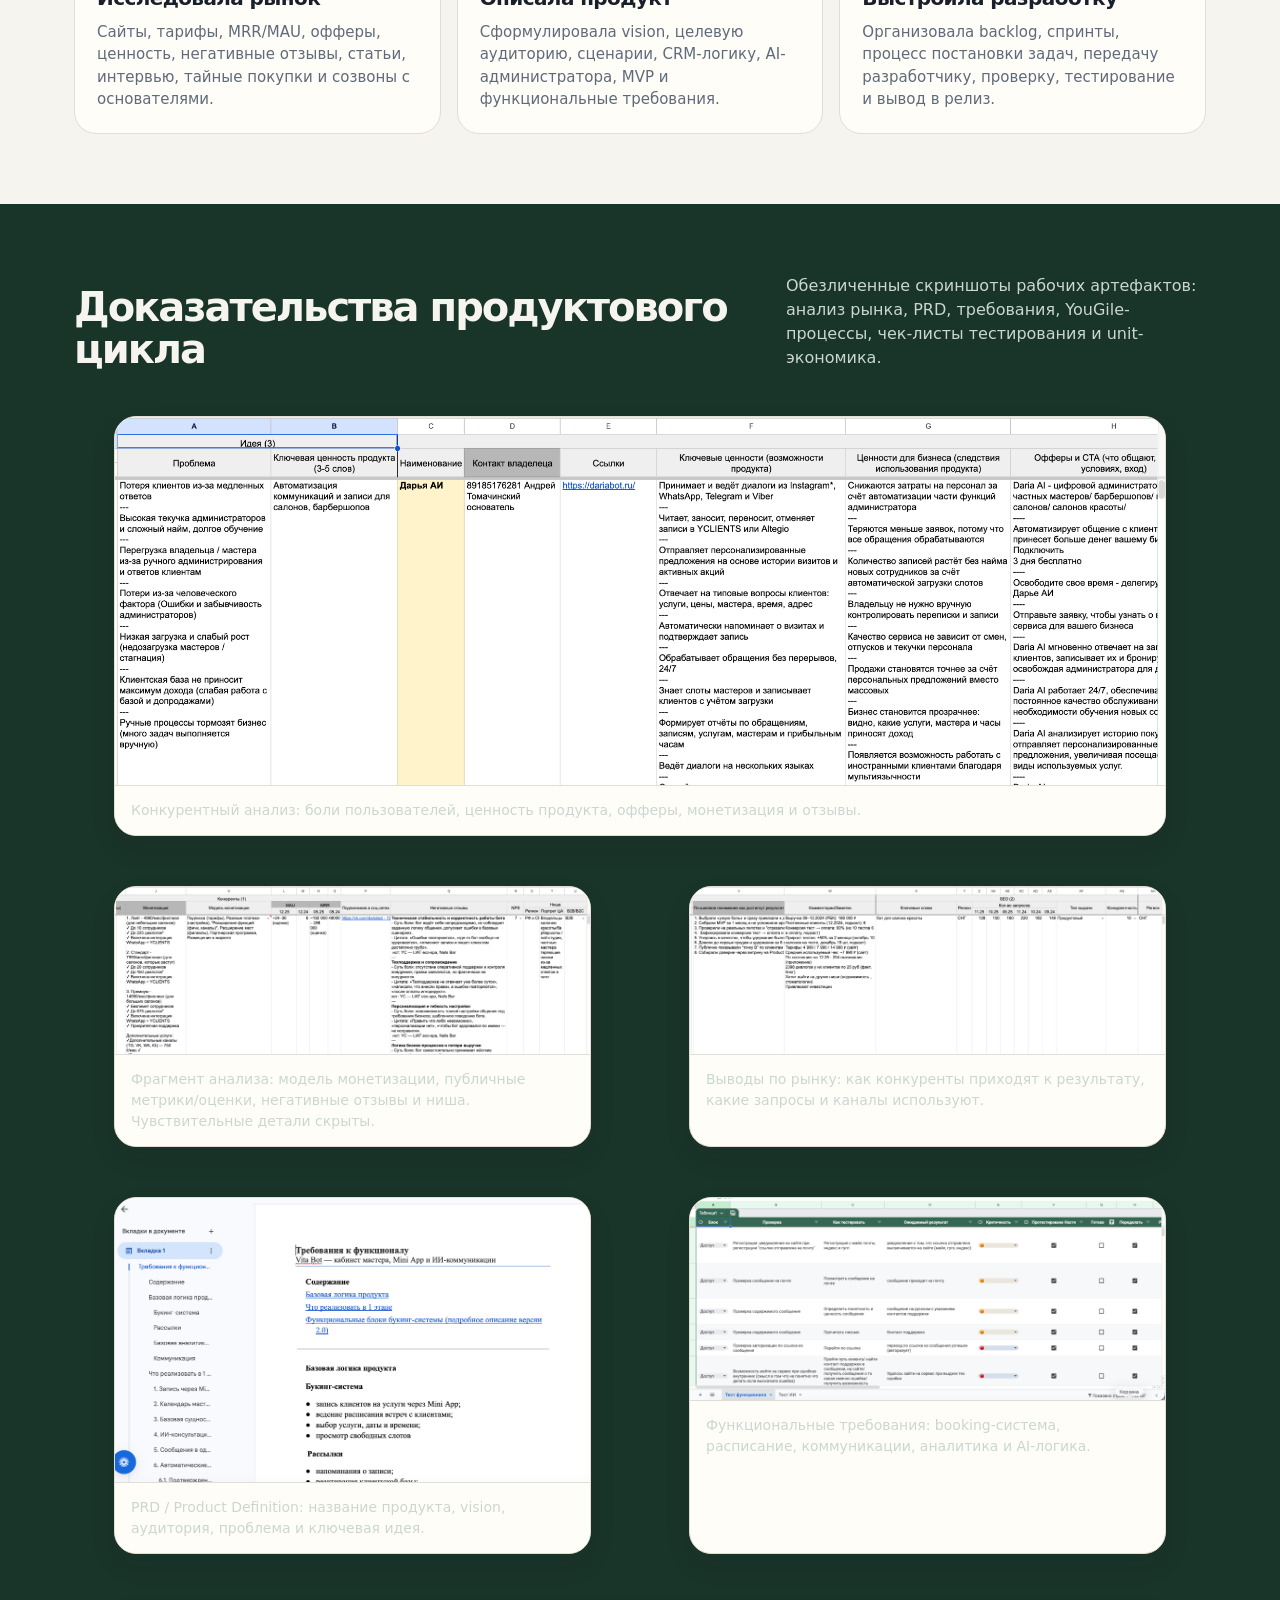
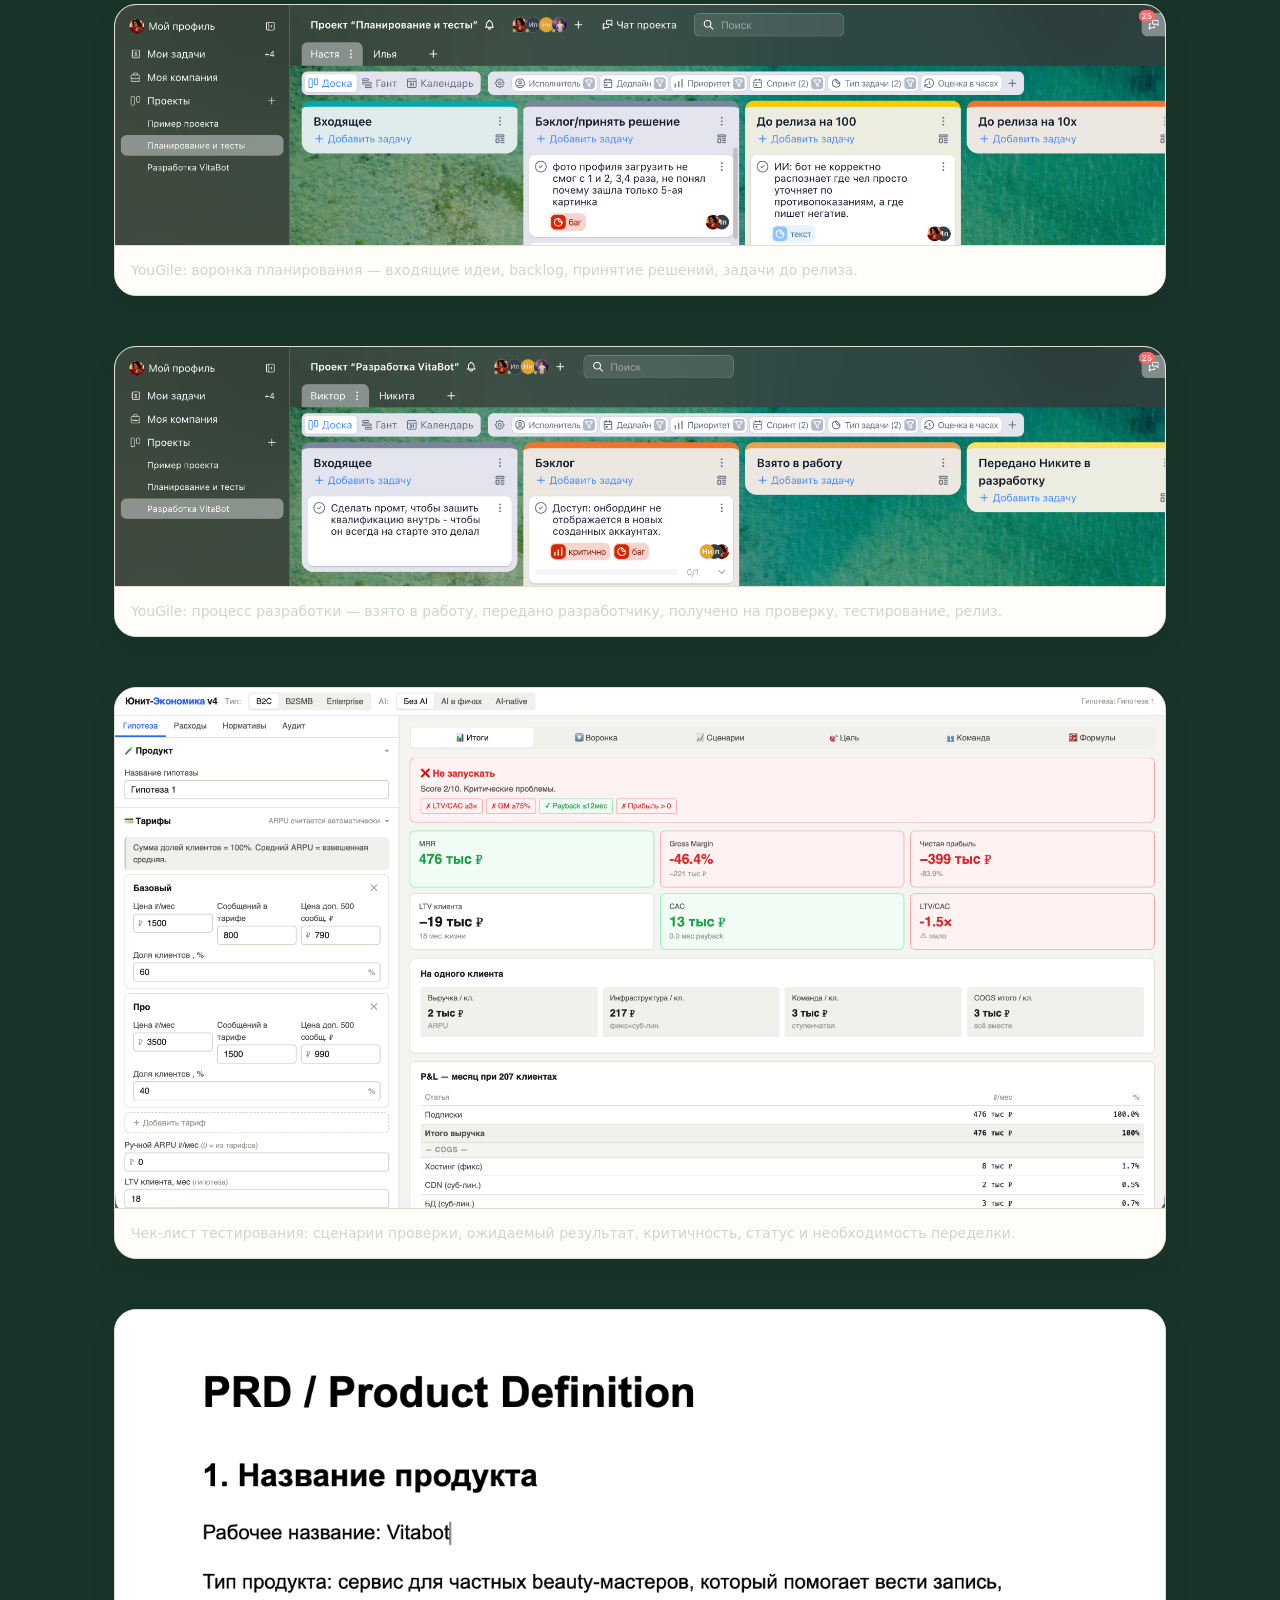
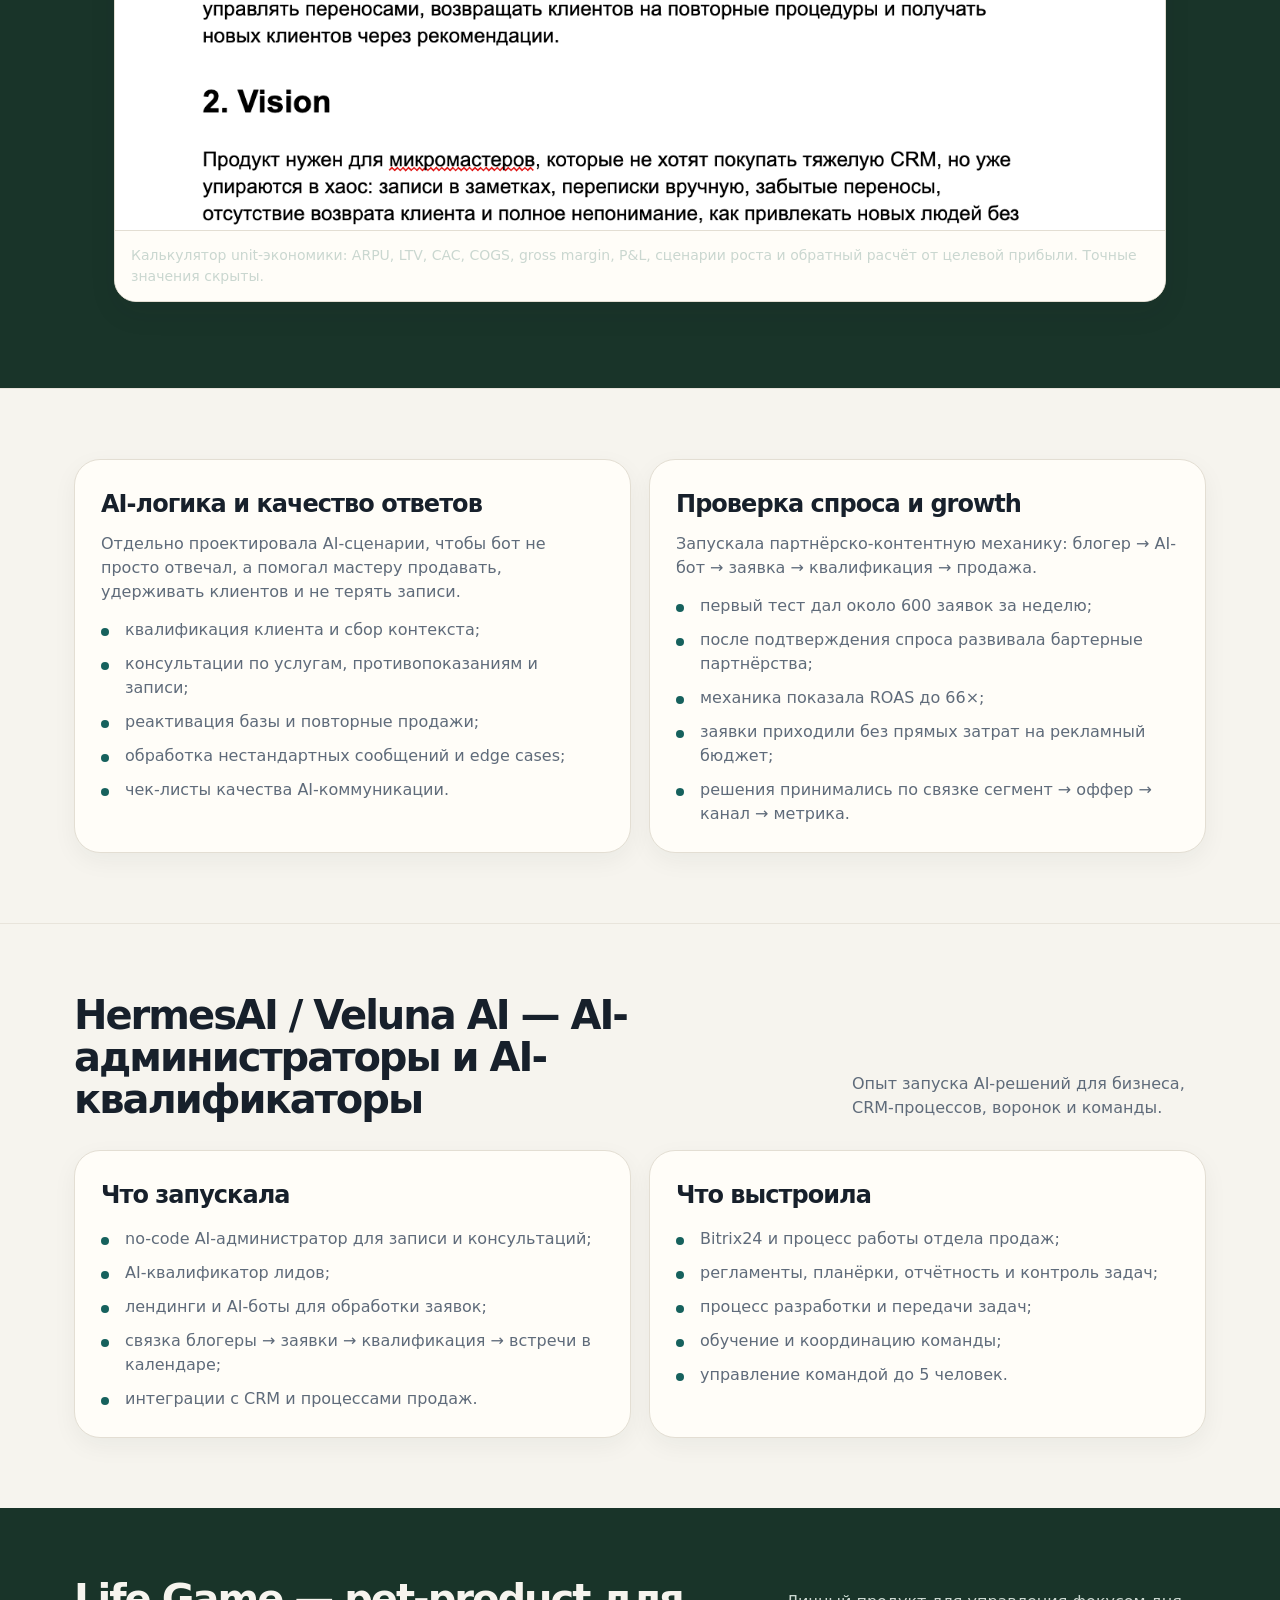
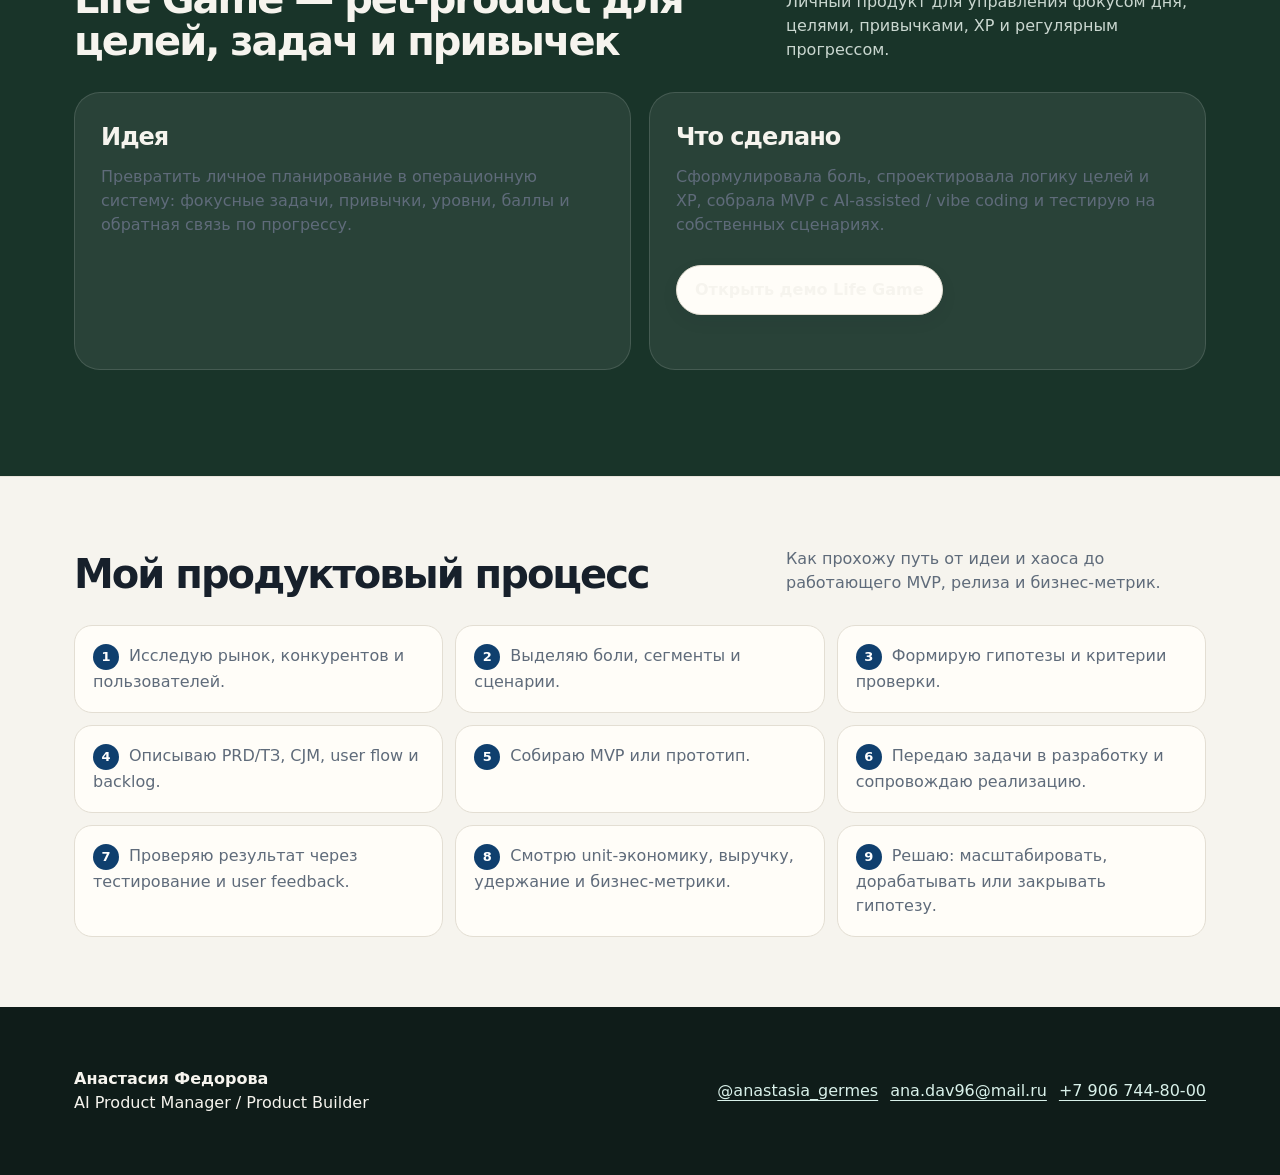
==== commit 389dd38f: "Redact portfolio screenshots" ====
--- a/index.html
+++ b/index.html
@@ -33,6 +33,7 @@
     .lead{font-size:20px;color:var(--muted);max-width:760px;margin:0 0 30px}
     .hero-actions{display:flex;flex-wrap:wrap;gap:12px;margin:28px 0}
     .hero-card{background:var(--paper);border:1px solid var(--line);border-radius:var(--radius);padding:18px;box-shadow:var(--shadow);transform:rotate(1deg)}
+    .disclaimer{margin-top:22px;padding:14px 16px;border:1px solid var(--line);border-radius:18px;background:rgba(255,255,255,.68);color:var(--muted);font-size:14px;line-height:1.55}
     .portrait{aspect-ratio:1/1;object-fit:cover;width:100%;border-radius:20px;display:block}
     .stats{display:grid;grid-template-columns:repeat(4,1fr);gap:12px;margin-top:34px}
     .stat{background:rgba(255,253,248,.78);border:1px solid var(--line);border-radius:20px;padding:18px}
@@ -106,7 +107,9 @@
         <div class="hero-actions">
           <a class="btn primary" href="#vitabot">Смотреть кейс VitaBot</a>
           <a class="btn" href="#process">Как я работаю</a>
-          <a class="btn" href="https://veluna-ai.ru/" target="_blank" rel="noopener noreferrer">Посмотреть Veluna AI</a>
+        </div>
+        <div class="disclaimer">
+          Все материалы на странице обезличены и представлены как примеры моего подхода к продуктовой работе: discovery, PRD, backlog, тестирование, unit-экономика и управление разработкой. Конфиденциальные данные, доступы, клиентская информация и коммерчески чувствительные детали не раскрываются.
         </div>
         <div class="stats">
           <div class="stat"><b>2,5 года</b><span>в AI-продуктах и автоматизации</span></div>
@@ -151,18 +154,18 @@
     <div class="wrap">
       <div class="section-head">
         <h2>Доказательства продуктового цикла</h2>
-        <p>Скриншоты рабочих артефактов: анализ рынка, PRD, требования, YouGile-процессы, чек-листы тестирования и unit-экономика.</p>
+        <p>Обезличенные скриншоты рабочих артефактов: анализ рынка, PRD, требования, YouGile-процессы, чек-листы тестирования и unit-экономика.</p>
       </div>
       <div class="evidence">
         <figure class="shot wide"><img src="assets/competitor_analysis_1.png" alt="Конкурентный анализ beauty-рынка"/><figcaption class="cap">Конкурентный анализ: боли пользователей, ценность продукта, офферы, монетизация и отзывы.</figcaption></figure>
-        <figure class="shot"><img src="assets/competitor_analysis_2.png" alt="Анализ конкурентов и метрик"/><figcaption class="cap">Фрагмент анализа: тарифы, MAU/MRR, модель монетизации, негативные отзывы и ниша.</figcaption></figure>
+        <figure class="shot"><img src="assets/competitor_analysis_2.png" alt="Анализ конкурентов и метрик"/><figcaption class="cap">Фрагмент анализа: модель монетизации, публичные метрики/оценки, негативные отзывы и ниша. Чувствительные детали скрыты.</figcaption></figure>
         <figure class="shot"><img src="assets/competitor_analysis_3.png" alt="SEO и комментарии по competitor analysis"/><figcaption class="cap">Выводы по рынку: как конкуренты приходят к результату, какие запросы и каналы используют.</figcaption></figure>
         <figure class="shot tall"><img src="assets/prd_definition.png" alt="PRD Product Definition VitaBot"/><figcaption class="cap">PRD / Product Definition: название продукта, vision, аудитория, проблема и ключевая идея.</figcaption></figure>
         <figure class="shot tall"><img src="assets/functional_requirements.png" alt="Функциональные требования VitaBot"/><figcaption class="cap">Функциональные требования: booking-система, расписание, коммуникации, аналитика и AI-логика.</figcaption></figure>
         <figure class="shot wide"><img src="assets/planning_pipeline.png" alt="Воронка планирования YouGile"/><figcaption class="cap">YouGile: воронка планирования — входящие идеи, backlog, принятие решений, задачи до релиза.</figcaption></figure>
         <figure class="shot wide"><img src="assets/dev_pipeline_1.png" alt="Процесс разработки в YouGile"/><figcaption class="cap">YouGile: процесс разработки — взято в работу, передано разработчику, получено на проверку, тестирование, релиз.</figcaption></figure>
         <figure class="shot wide"><img src="assets/testing_checklist.png" alt="Чек-лист тестирования функционала"/><figcaption class="cap">Чек-лист тестирования: сценарии проверки, ожидаемый результат, критичность, статус и необходимость переделки.</figcaption></figure>
-        <figure class="shot tall wide"><img src="assets/unit_economics.png" alt="Калькулятор unit-экономики"/><figcaption class="cap">Калькулятор unit-экономики: ARPU, LTV, CAC, COGS, gross margin, P&L, сценарии роста и обратный расчёт от целевой прибыли.</figcaption></figure>
+        <figure class="shot tall wide"><img src="assets/unit_economics.png" alt="Калькулятор unit-экономики"/><figcaption class="cap">Калькулятор unit-экономики: ARPU, LTV, CAC, COGS, gross margin, P&L, сценарии роста и обратный расчёт от целевой прибыли. Точные значения скрыты.</figcaption></figure>
       </div>
     </div>
   </section>
@@ -199,7 +202,6 @@
       <div class="section-head">
         <h2>HermesAI / Veluna AI — AI-администраторы и AI-квалификаторы</h2>
         <p>Опыт запуска AI-решений для бизнеса, CRM-процессов, воронок и команды.</p>
-        <div class="hero-actions"><a class="btn primary" href="https://veluna-ai.ru/" target="_blank" rel="noopener noreferrer">Сайт Veluna AI</a></div>
       </div>
       <div class="columns">
         <div class="box">
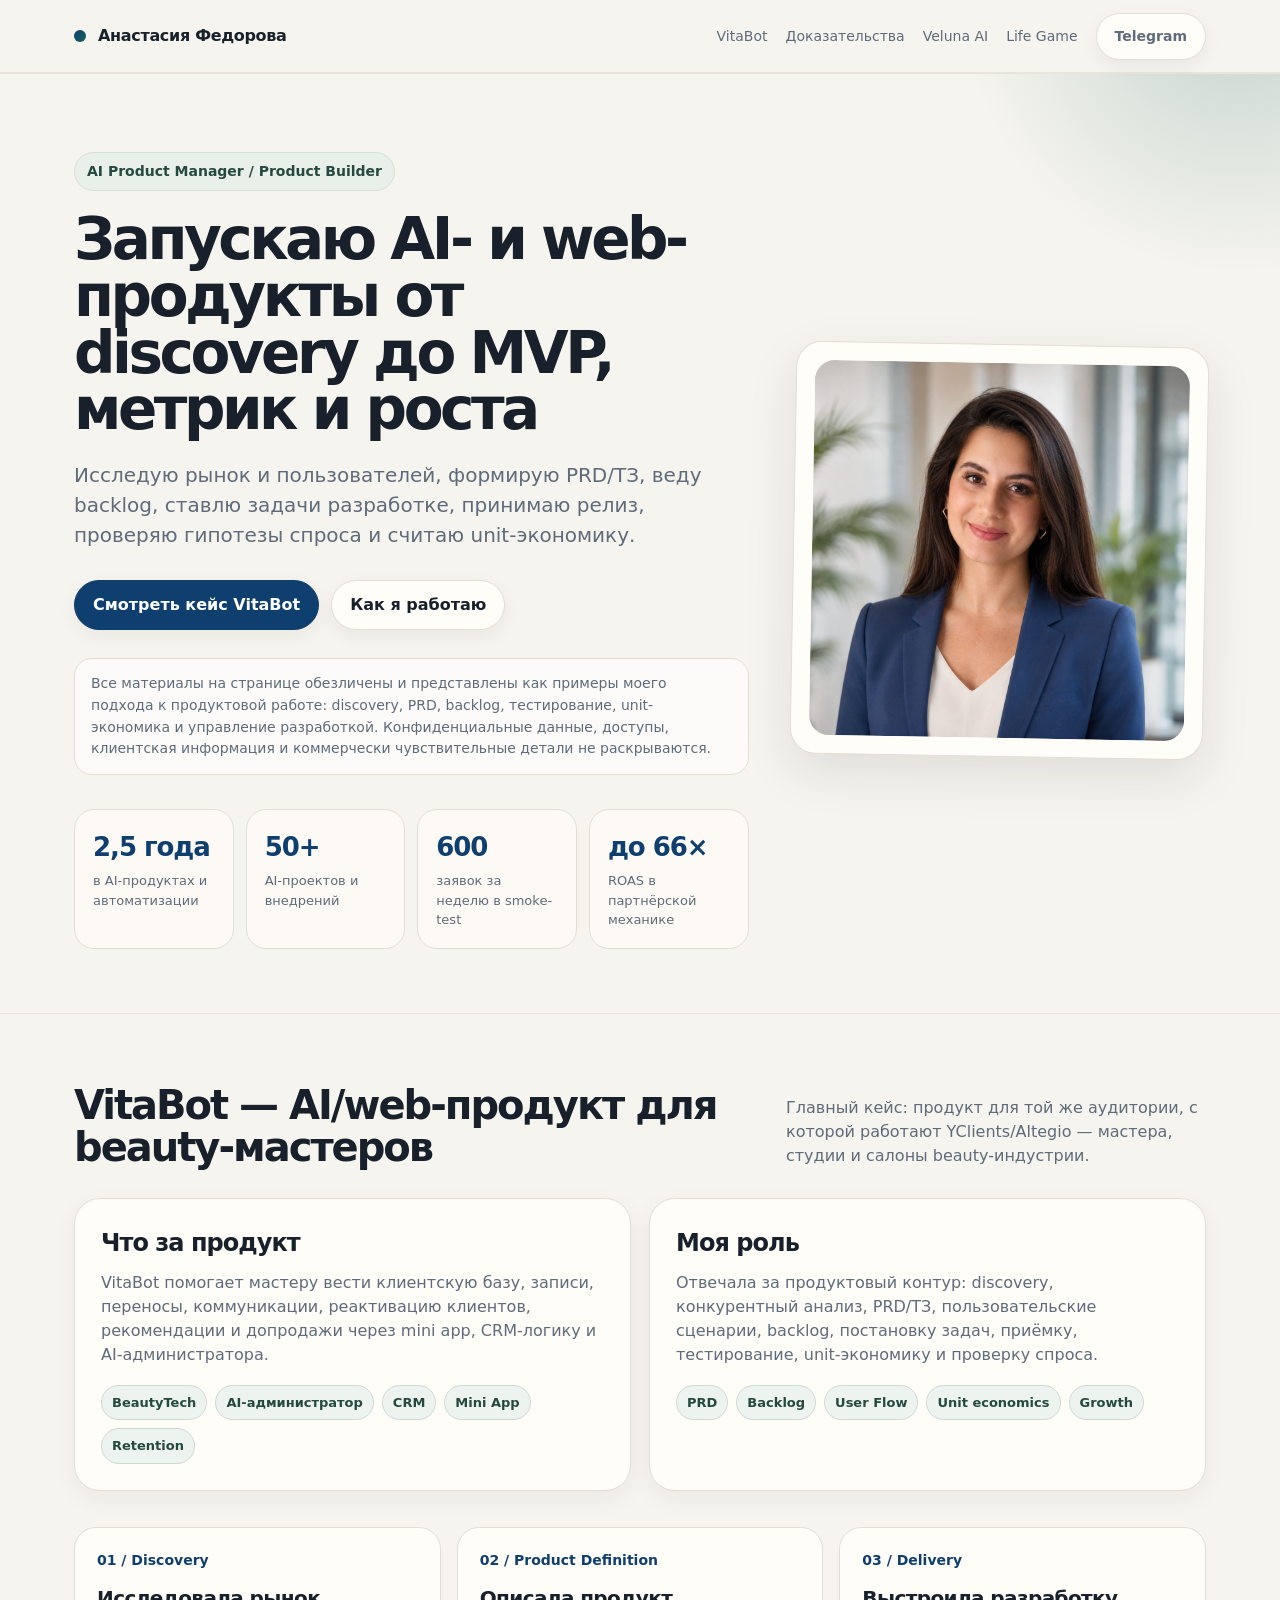
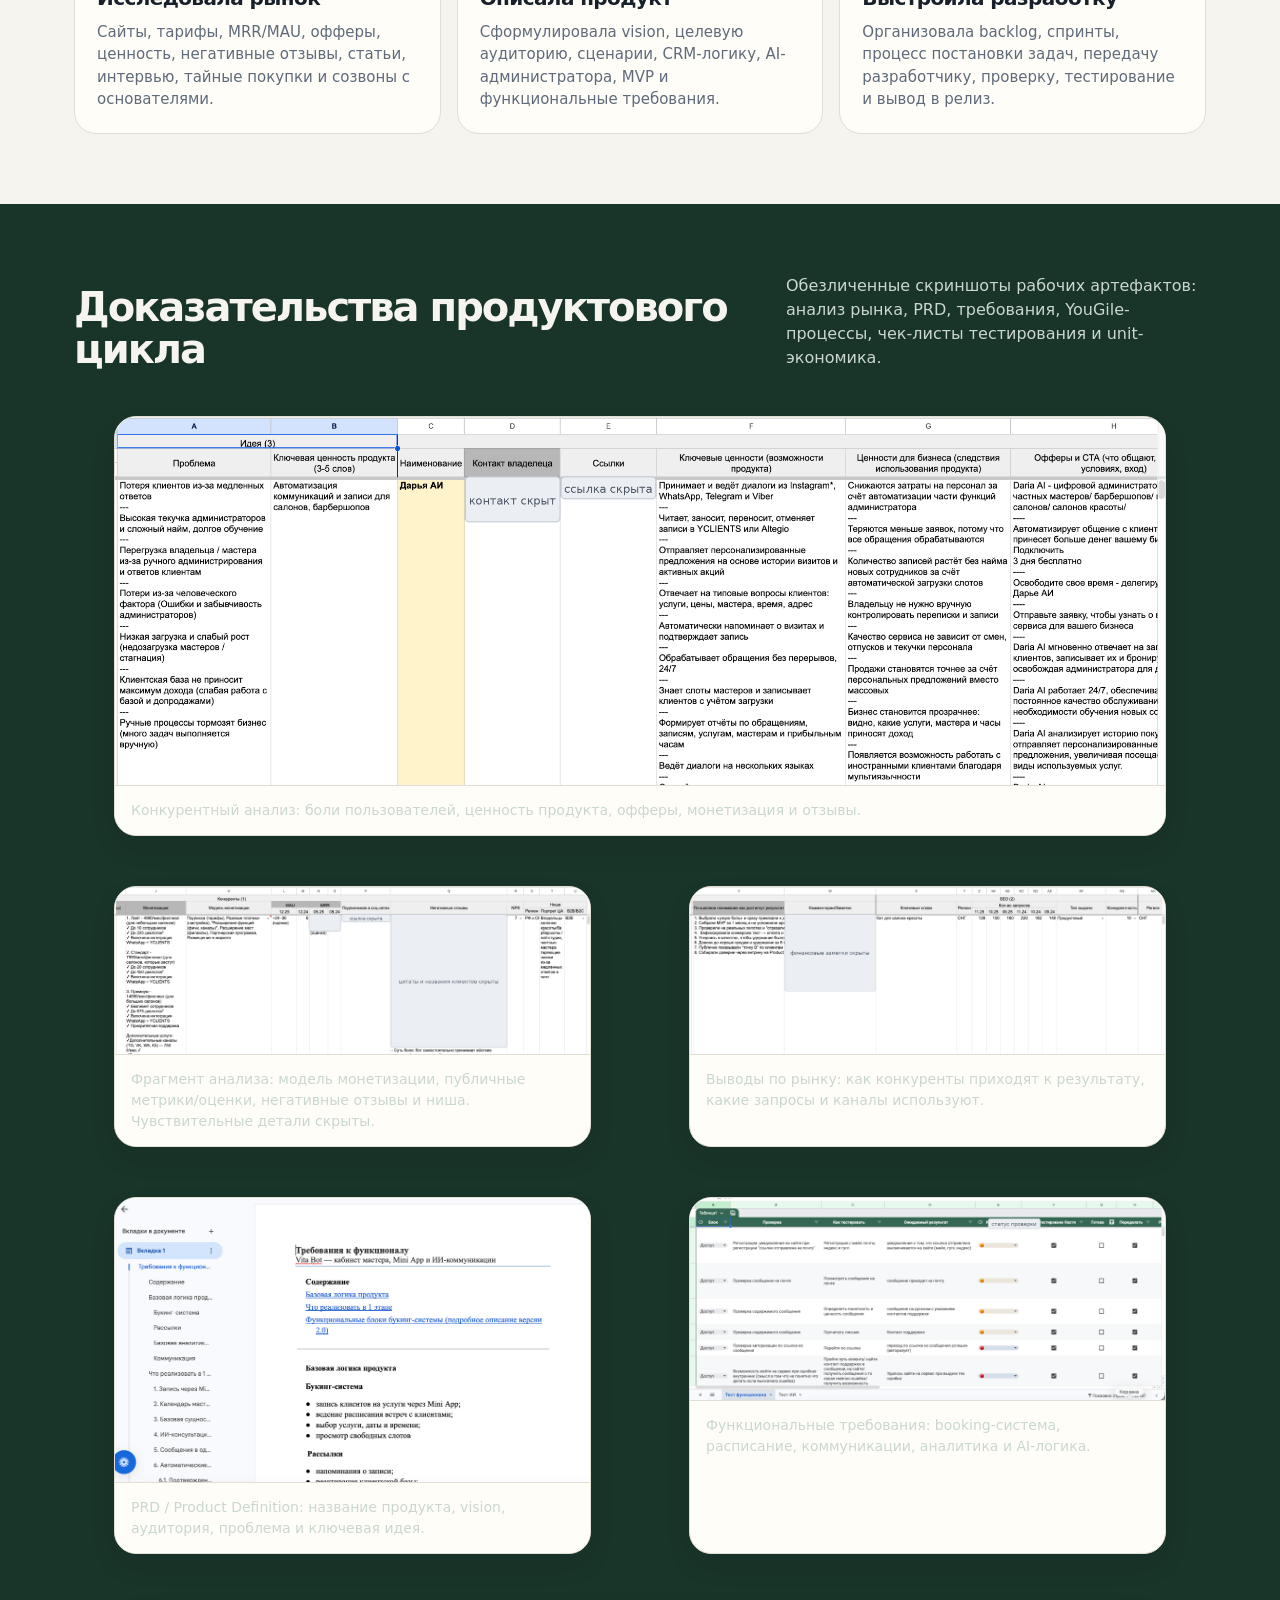
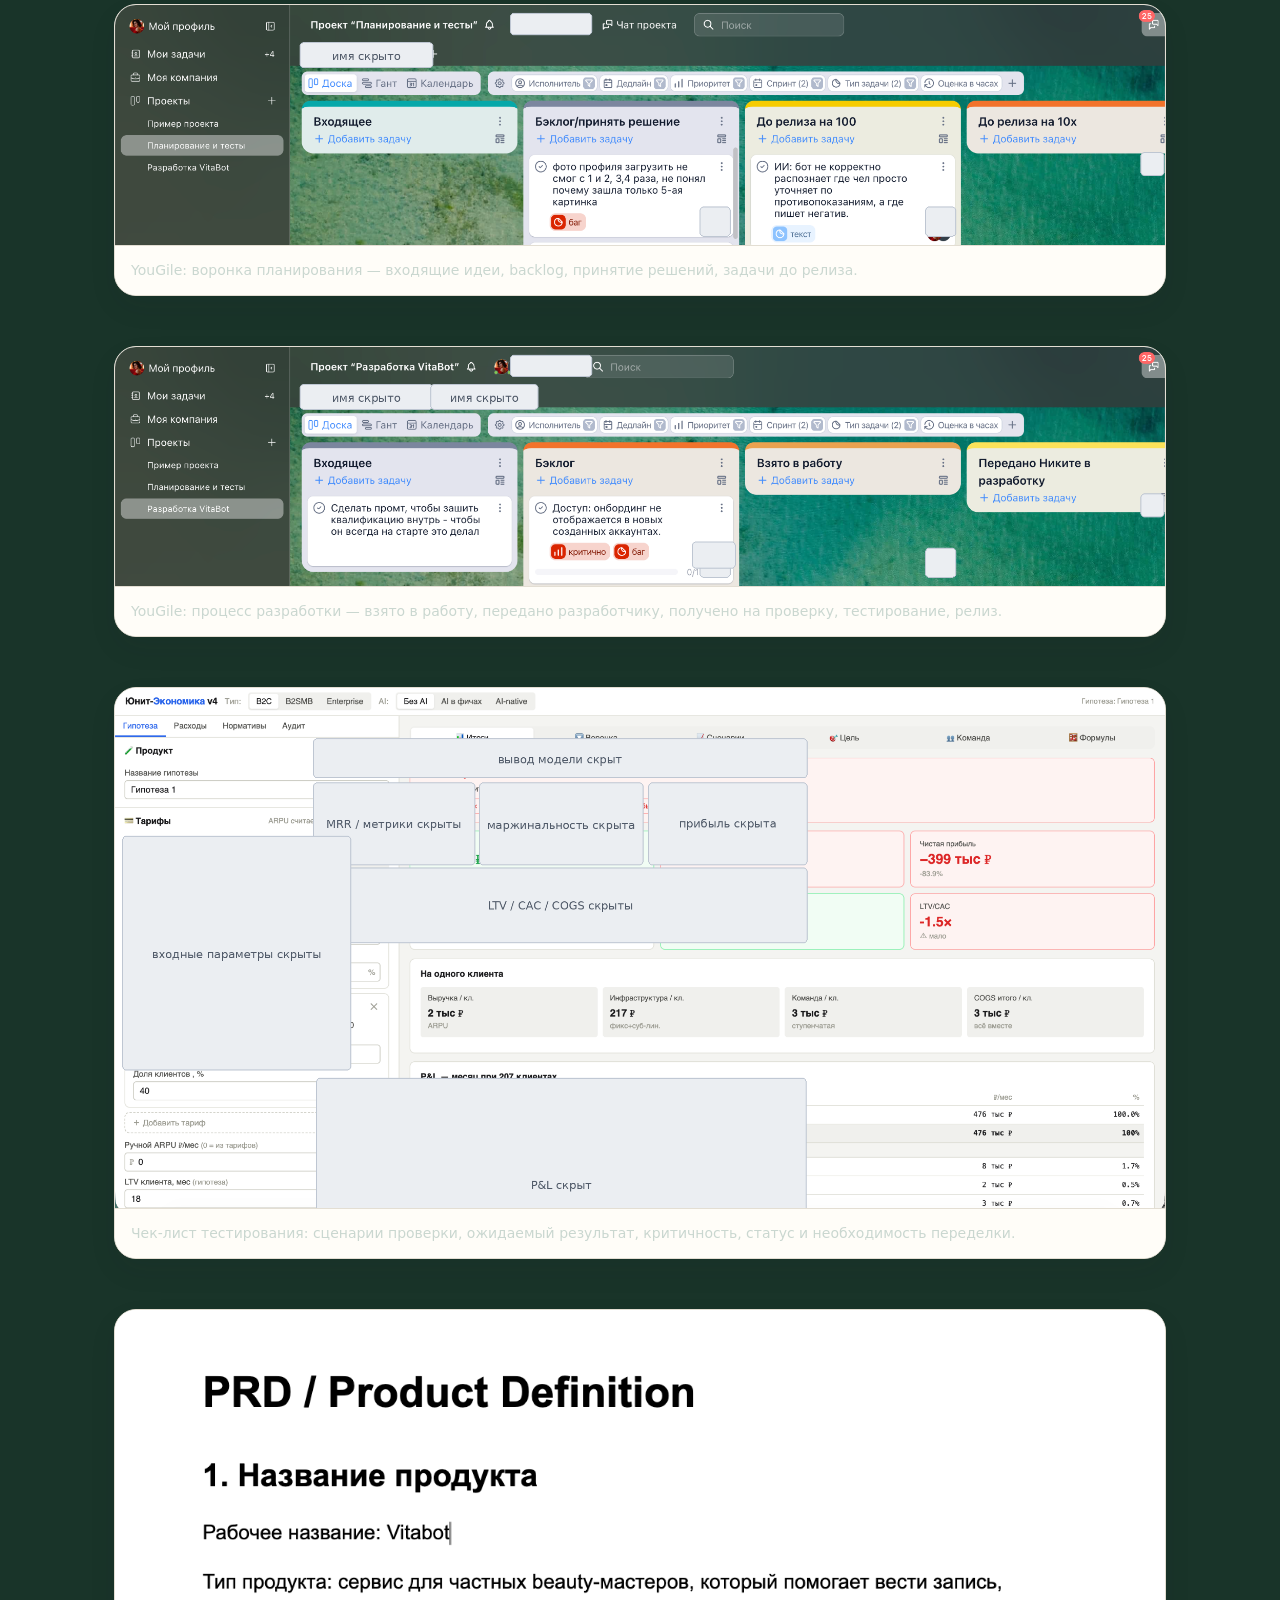
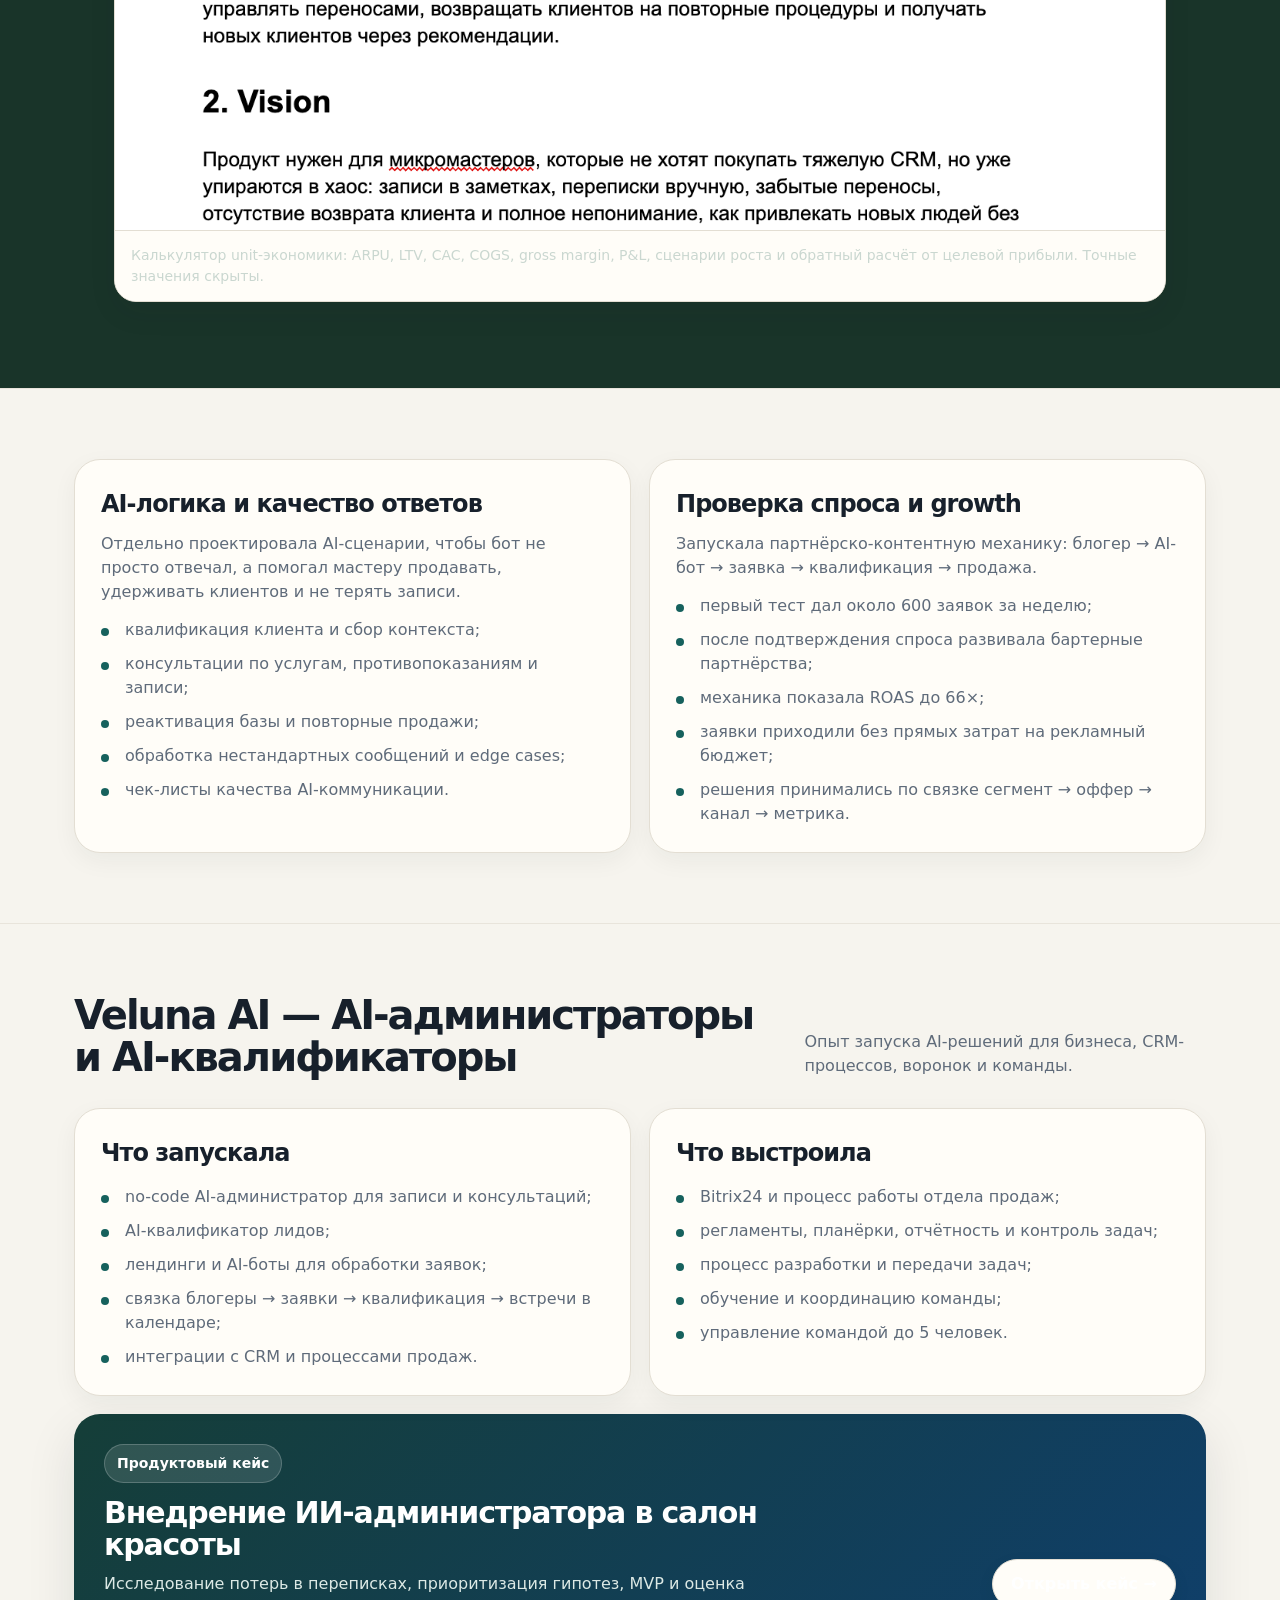
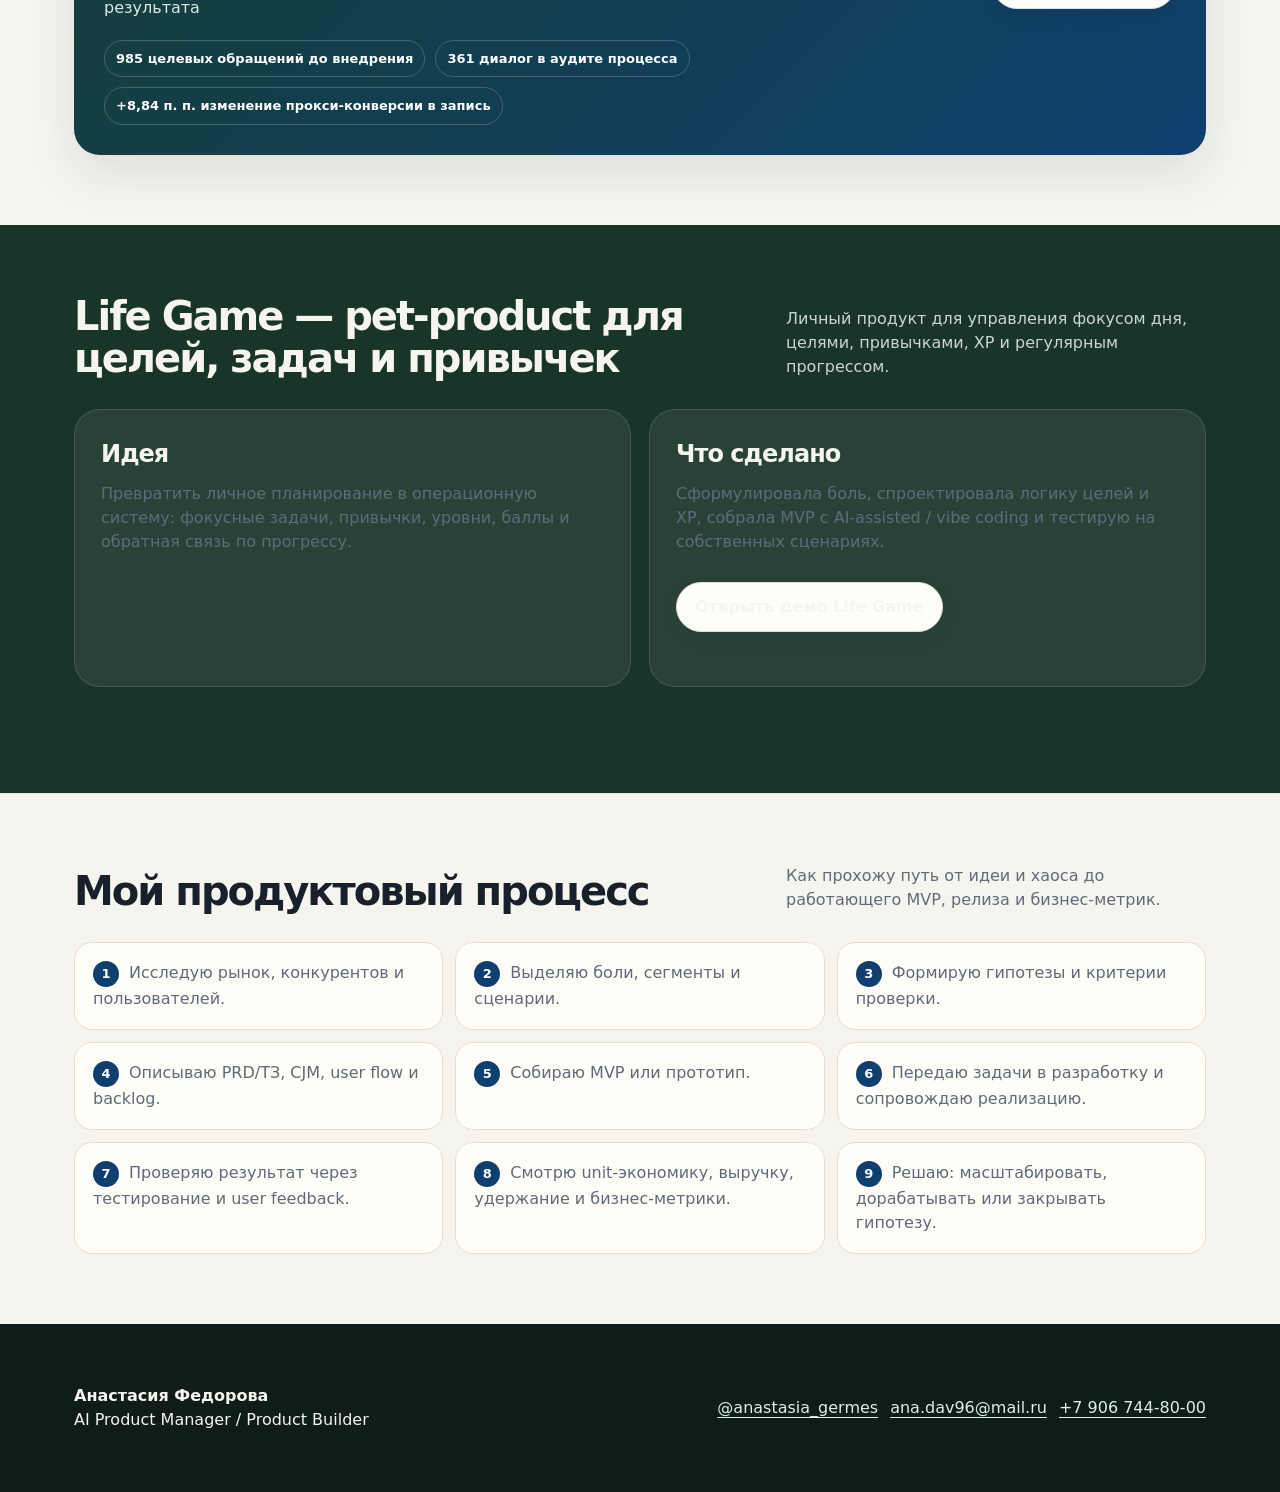
==== commit c972d701: "Link AI administrator case from portfolio" ====
--- a/index.html
+++ b/index.html
@@ -74,11 +74,18 @@
     .process{counter-reset:item;display:grid;grid-template-columns:repeat(3,1fr);gap:12px}
     .process div{counter-increment:item;background:var(--paper);border:1px solid var(--line);border-radius:18px;padding:18px;color:var(--muted)}
     .process div:before{content:counter(item);display:inline-flex;width:26px;height:26px;align-items:center;justify-content:center;background:var(--accent);color:white;border-radius:50%;font-size:13px;font-weight:800;margin-right:10px}
+    .featured-case{margin-top:18px;padding:30px;border-radius:var(--radius);background:linear-gradient(135deg,#153e38,#0f3f6e);color:#fff;box-shadow:var(--shadow);display:grid;grid-template-columns:1fr auto;gap:28px;align-items:center}
+    .featured-case .eyebrow{margin:0 0 14px;background:rgba(255,255,255,.12);border-color:rgba(255,255,255,.2);color:#fff}
+    .featured-case h3{font-size:30px;line-height:1.08;letter-spacing:-.04em;margin:0 0 10px;max-width:760px}
+    .featured-case p{margin:0;color:#dce9e5;max-width:720px}
+    .featured-case .case-metrics{display:flex;flex-wrap:wrap;gap:10px;margin-top:20px}
+    .featured-case .case-metrics span{padding:8px 11px;border:1px solid rgba(255,255,255,.2);border-radius:999px;font-size:13px;font-weight:700}
+    .featured-case .btn{white-space:nowrap}
     .footer{padding:44px 0;background:#0f1c19;color:#f6f4ee}
     .footer-grid{display:flex;justify-content:space-between;gap:24px;align-items:center}
     .footer a{color:#d9f1ea;text-decoration:underline;text-underline-offset:4px}
     @media (max-width:920px){
-      .hero-grid,.case-intro,.columns,.evidence{grid-template-columns:1fr}.stats,.steps,.process{grid-template-columns:1fr 1fr}.nav-links{display:none}h1{font-size:44px}.section-head{display:block}.section-head h2{font-size:34px}.section-head p{margin-top:12px}.hero-card{transform:none;max-width:420px}.shot.wide{grid-column:auto}
+      .hero-grid,.case-intro,.columns,.evidence,.featured-case{grid-template-columns:1fr}.stats,.steps,.process{grid-template-columns:1fr 1fr}.nav-links{display:none}h1{font-size:44px}.section-head{display:block}.section-head h2{font-size:34px}.section-head p{margin-top:12px}.hero-card{transform:none;max-width:420px}.shot.wide{grid-column:auto}
     }
     @media (max-width:580px){.wrap{padding:0 16px}.stats,.steps,.process{grid-template-columns:1fr}.hero{padding-top:48px}h1{font-size:36px}.lead{font-size:17px}.section-head h2{font-size:30px}.footer-grid{display:block}.footer-grid .hero-actions{margin-top:18px}}
   </style>
@@ -90,7 +97,7 @@
     <nav class="nav-links">
       <a href="#vitabot">VitaBot</a>
       <a href="#evidence">Доказательства</a>
-      <a href="#hermes">HermesAI</a>
+      <a href="#hermes">Veluna AI</a>
       <a href="#lifegame">Life Game</a>
       <a class="btn" href="https://t.me/anastasia_germes">Telegram</a>
     </nav>
@@ -200,7 +207,7 @@
   <section id="hermes">
     <div class="wrap">
       <div class="section-head">
-        <h2>HermesAI / Veluna AI — AI-администраторы и AI-квалификаторы</h2>
+        <h2>Veluna AI — AI-администраторы и AI-квалификаторы</h2>
         <p>Опыт запуска AI-решений для бизнеса, CRM-процессов, воронок и команды.</p>
       </div>
       <div class="columns">
@@ -225,6 +232,19 @@
           </ul>
         </div>
       </div>
+      <article class="featured-case">
+        <div>
+          <div class="eyebrow">Продуктовый кейс</div>
+          <h3>Внедрение ИИ-администратора в салон красоты</h3>
+          <p>Исследование потерь в переписках, приоритизация гипотез, MVP и оценка результата</p>
+          <div class="case-metrics" role="group" aria-label="Ключевые показатели кейса">
+            <span>985 целевых обращений до внедрения</span>
+            <span>361 диалог в аудите процесса</span>
+            <span>+8,84 п. п. изменение прокси-конверсии в запись</span>
+          </div>
+        </div>
+        <a class="btn" href="cases/ai-admin/">Открыть кейс →</a>
+      </article>
     </div>
   </section>
 
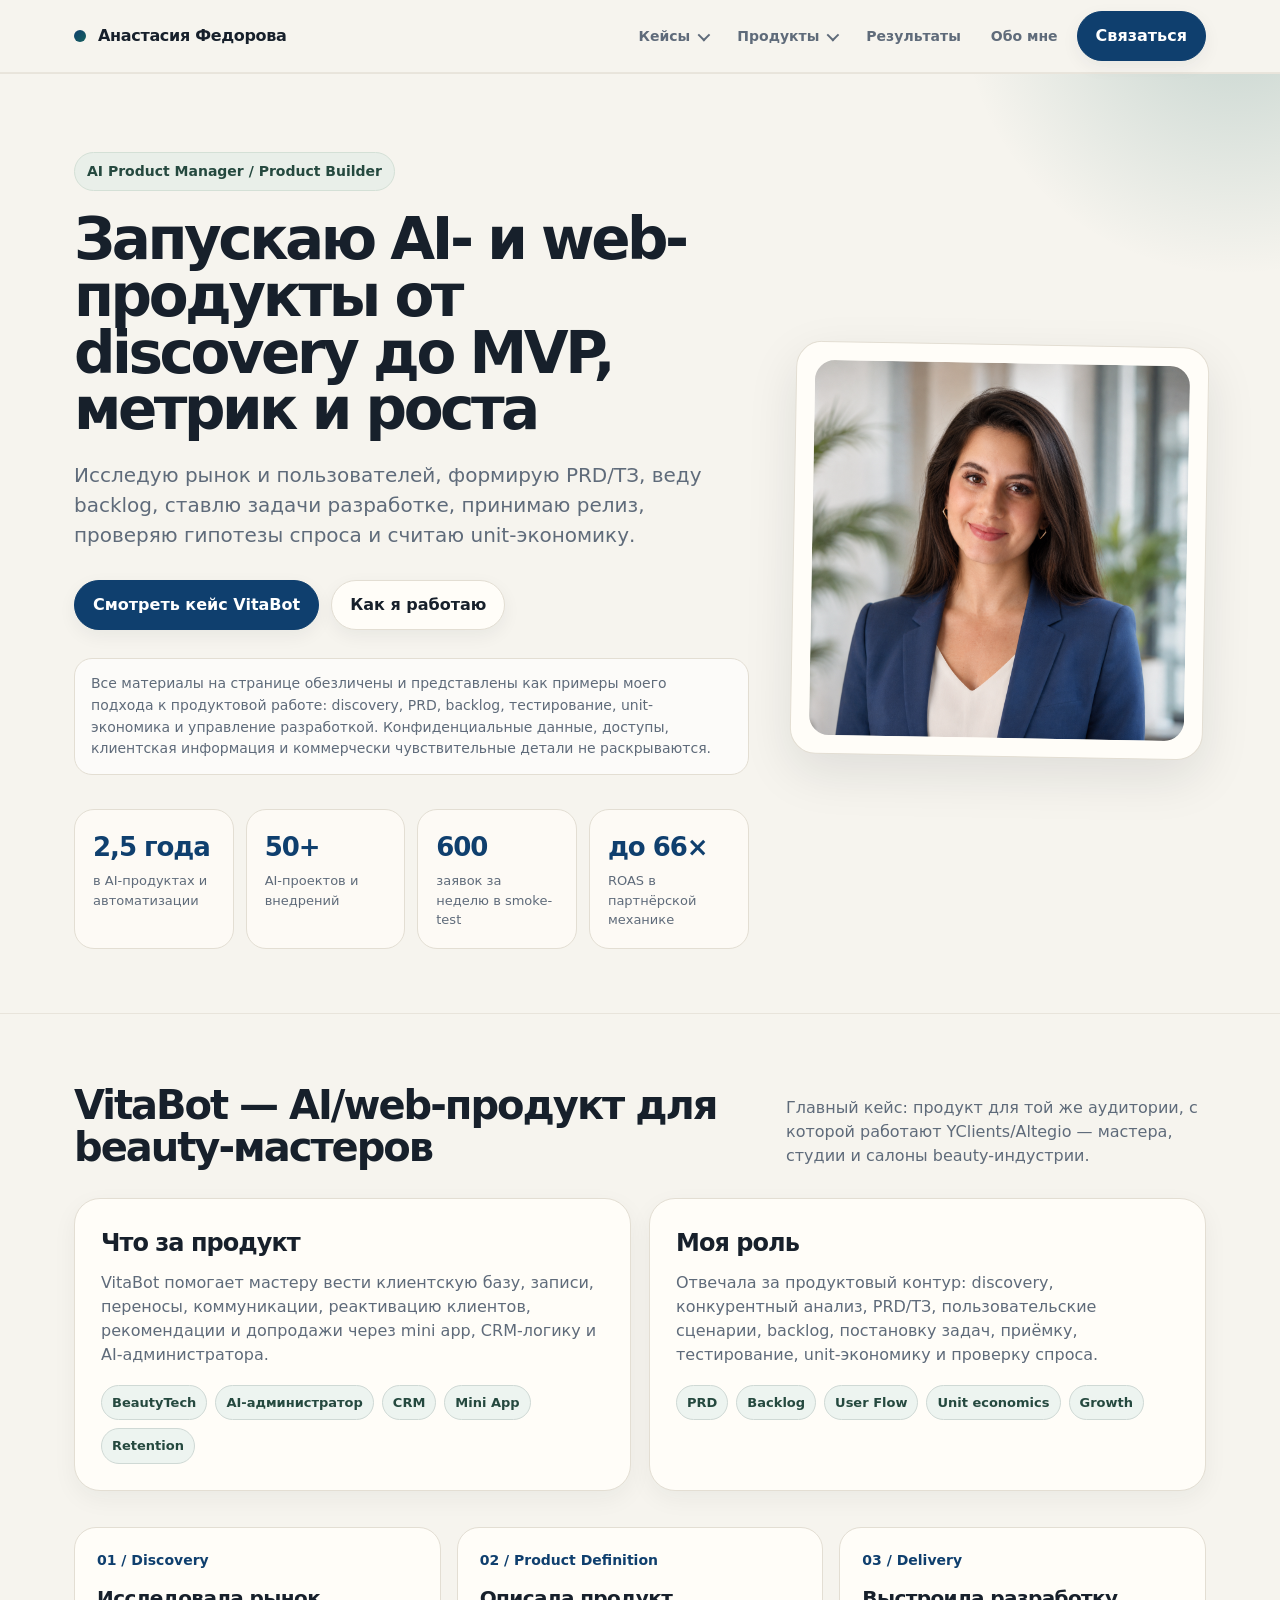
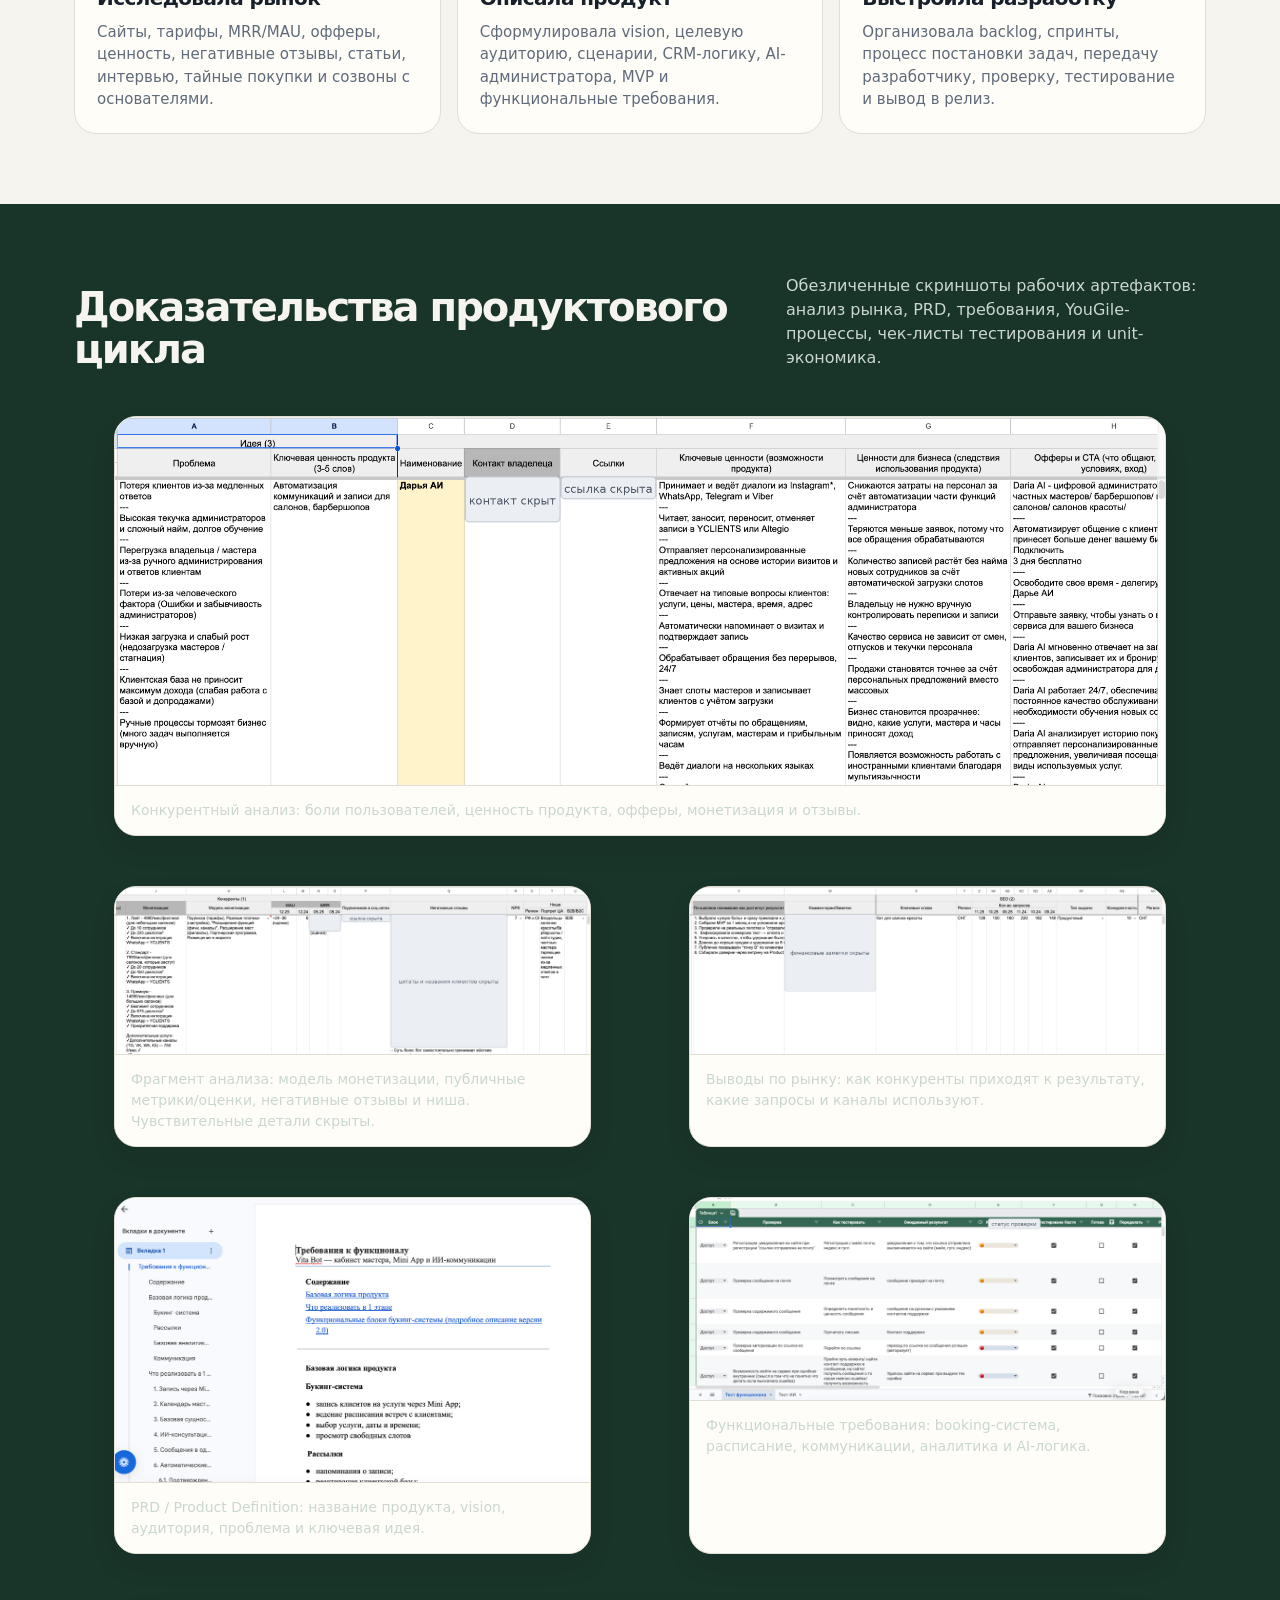
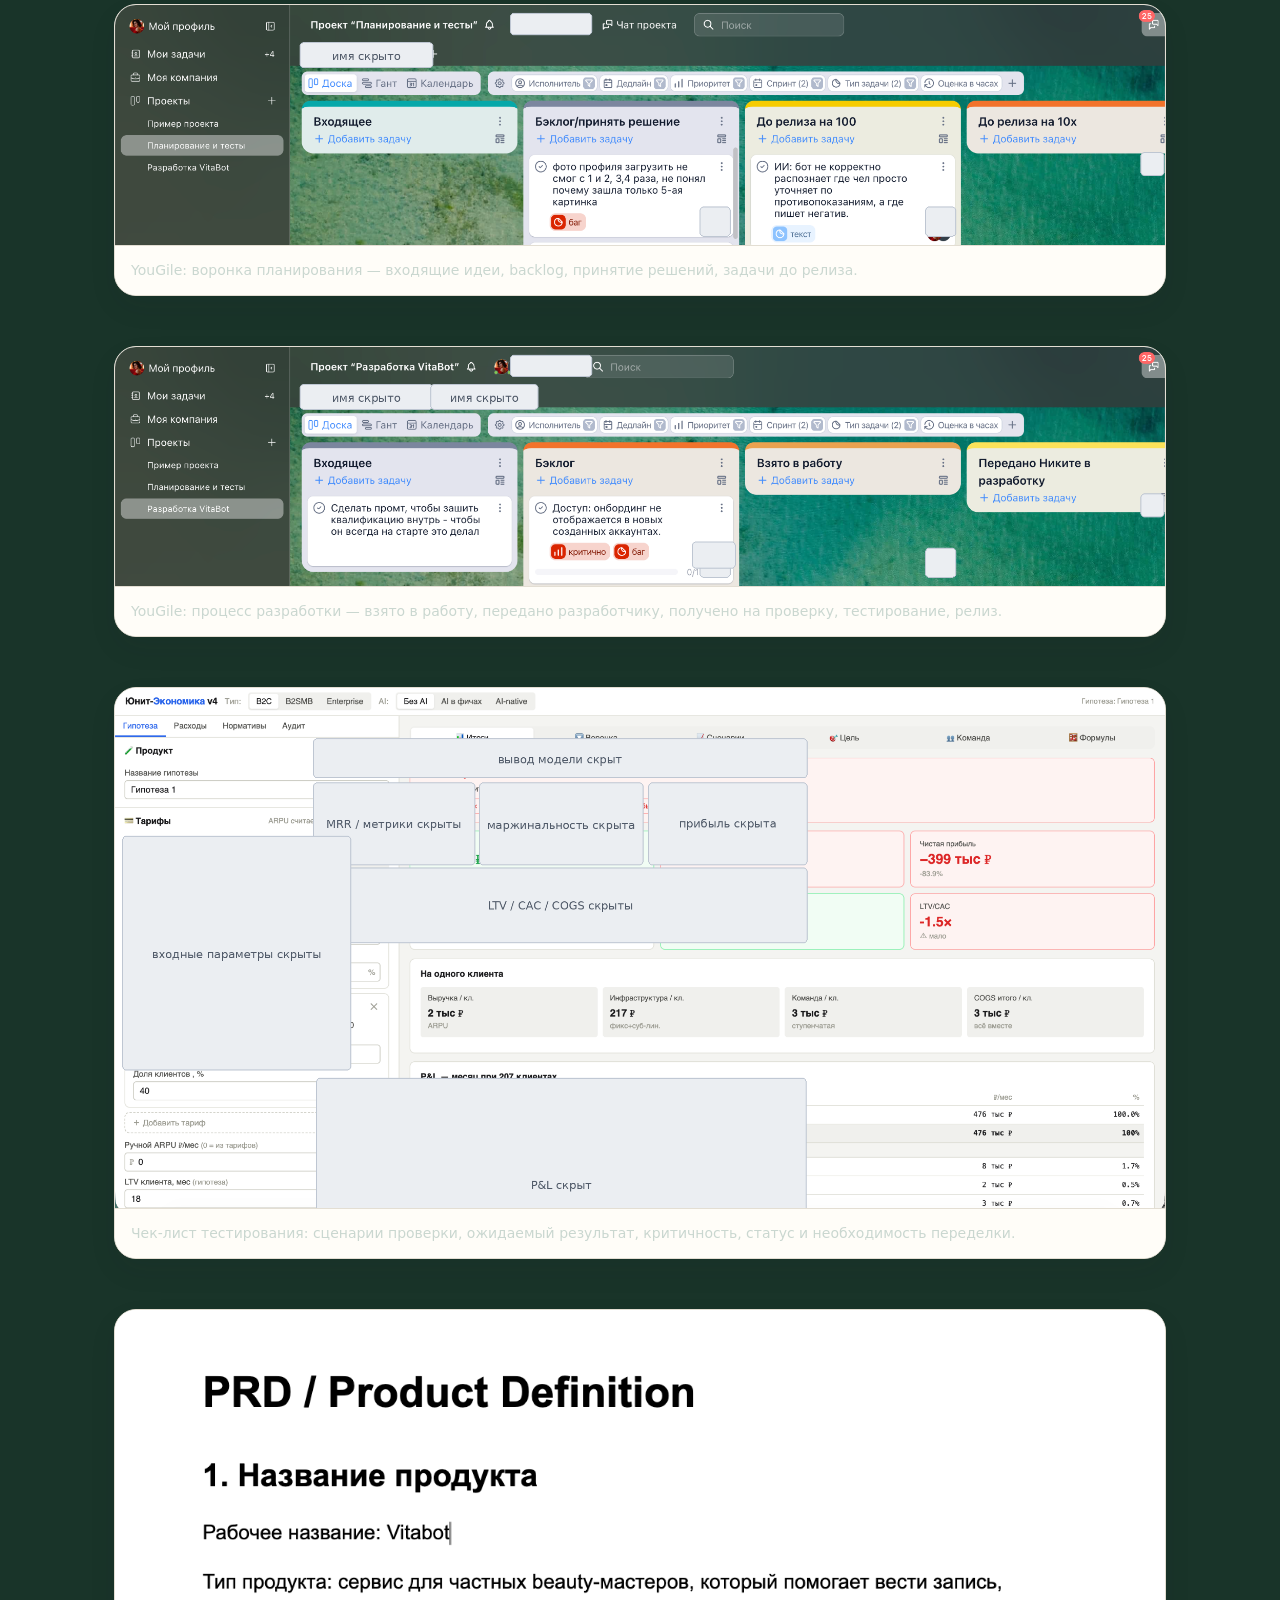
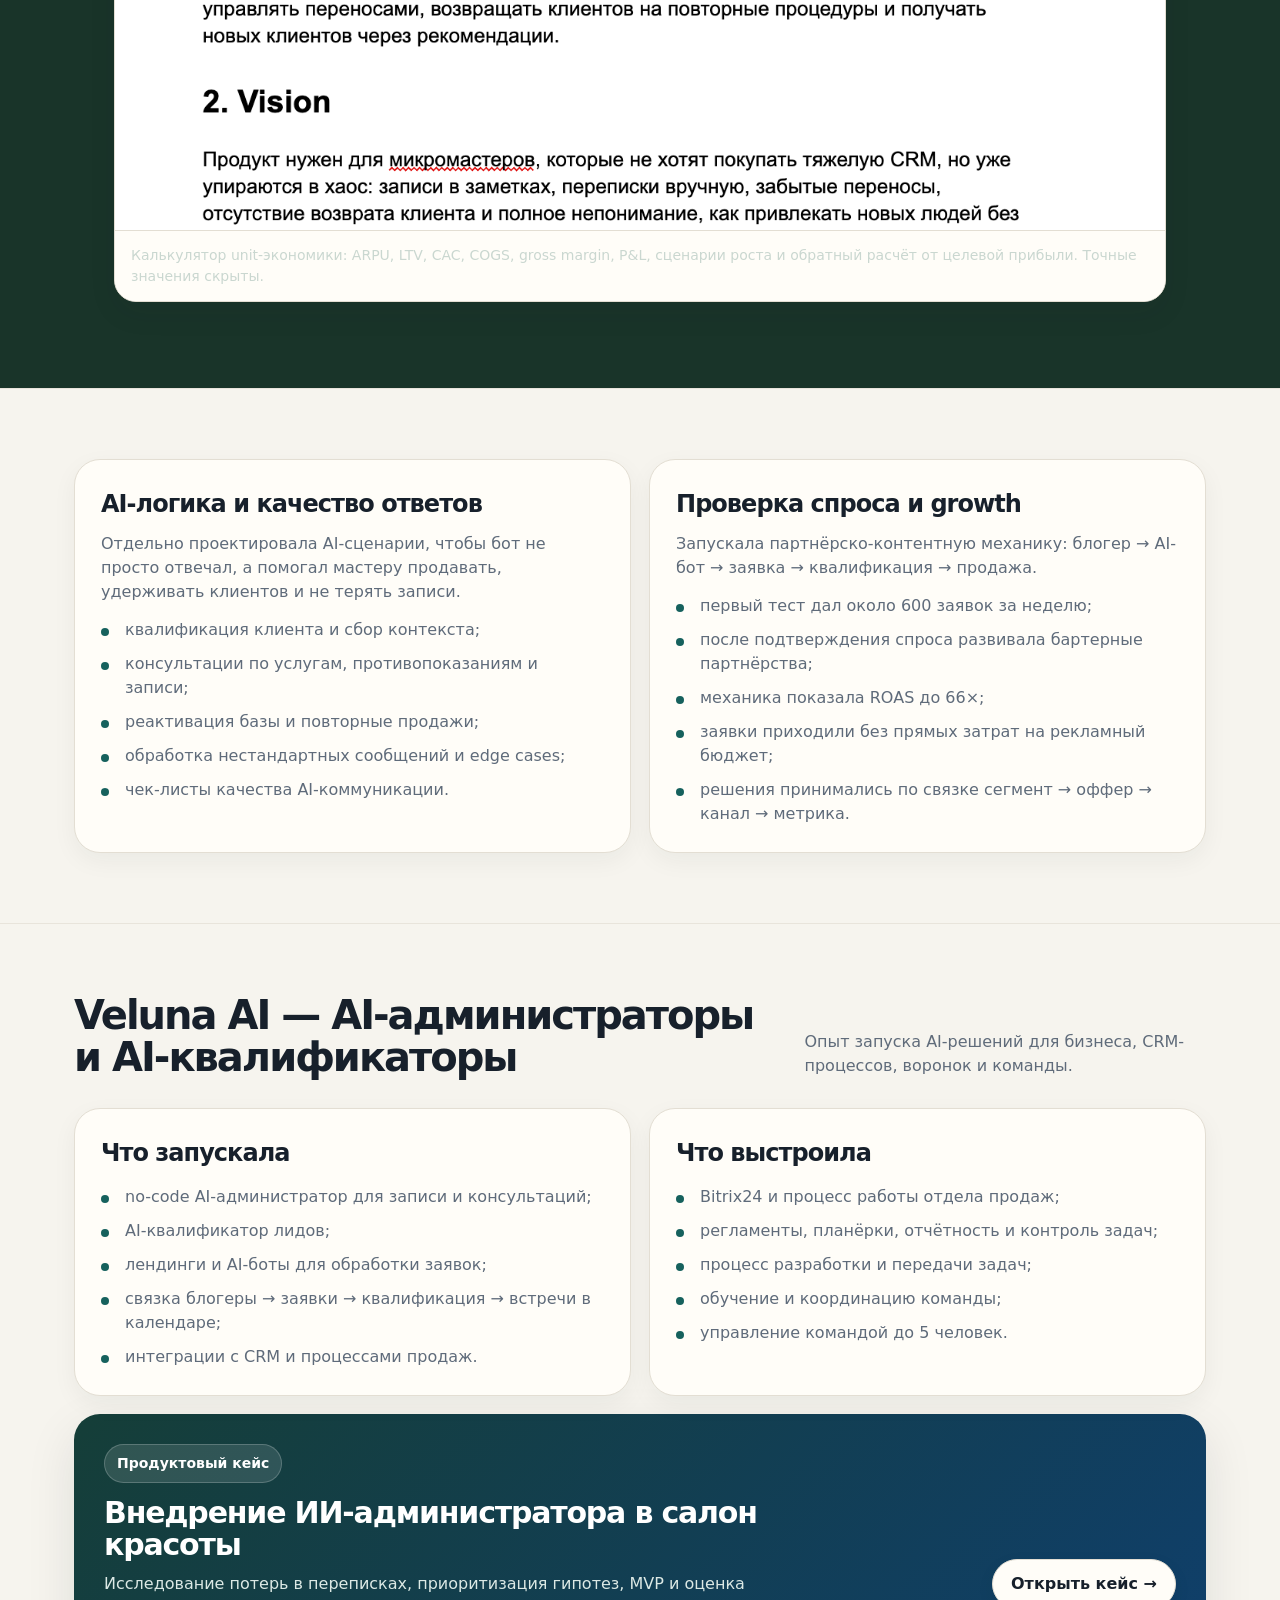
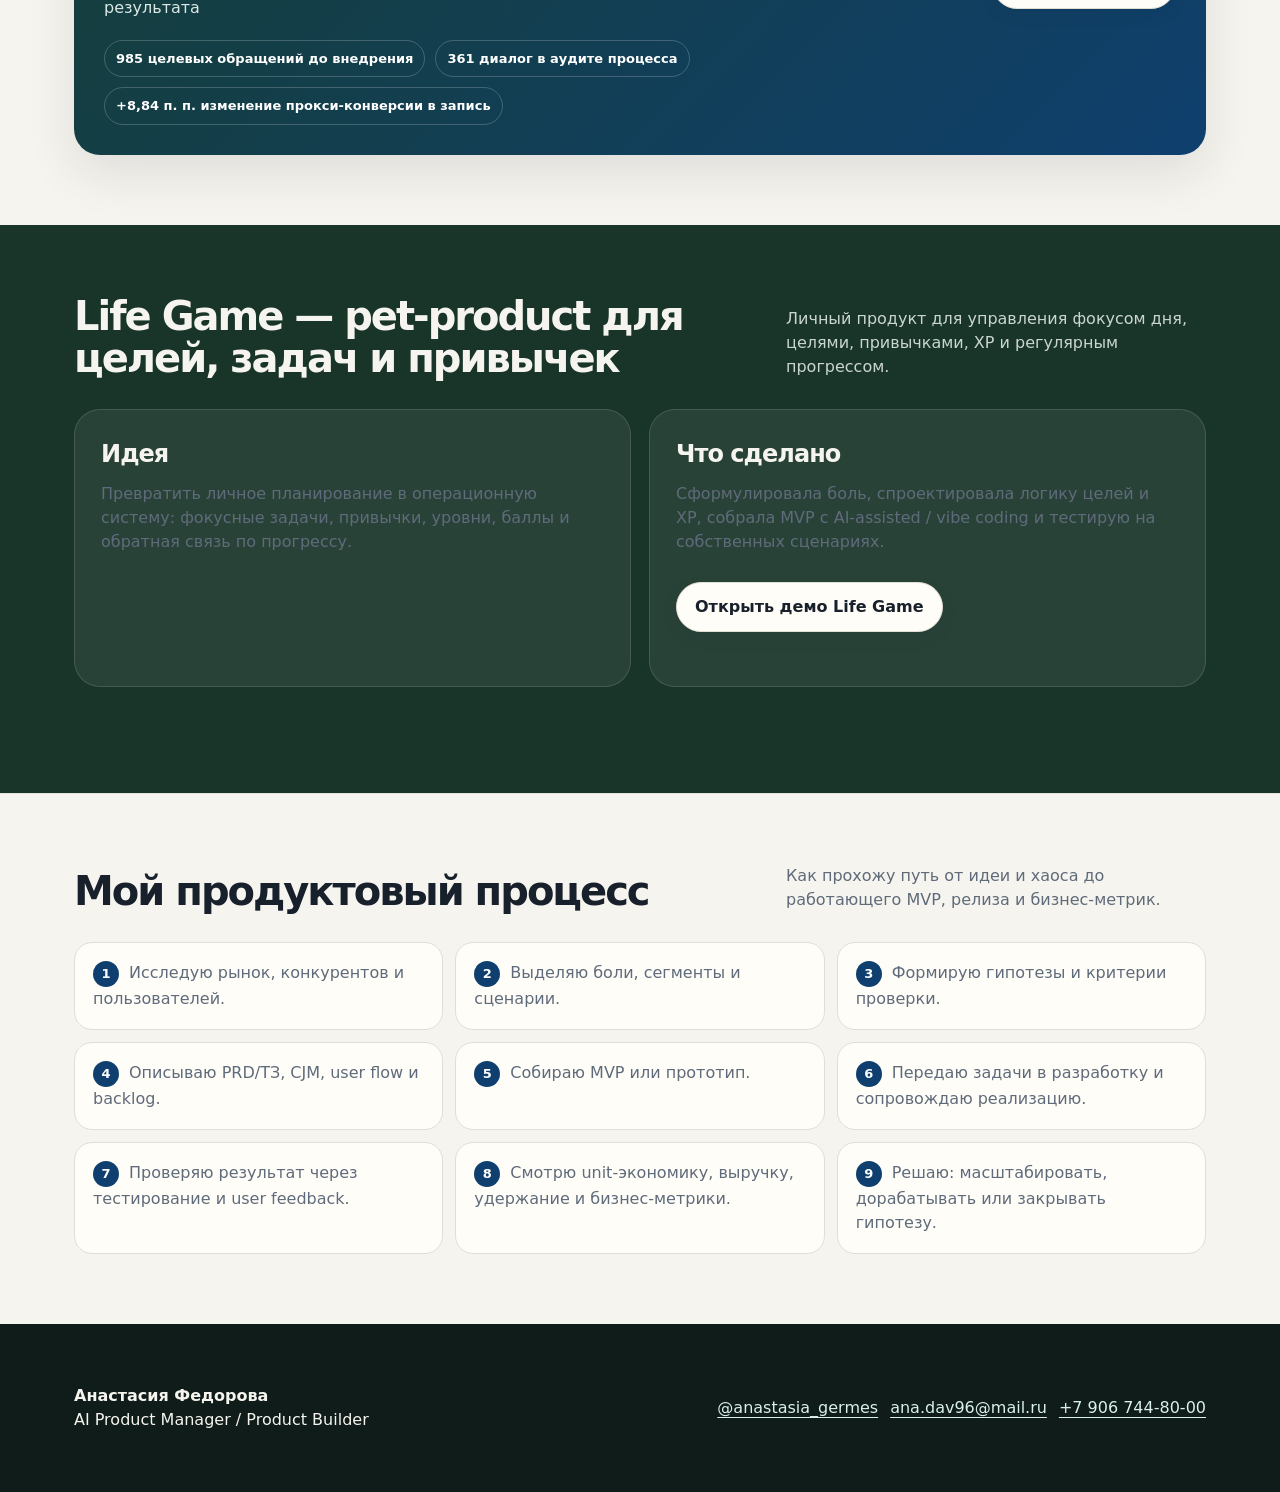
==== commit 46cba64a: "Redesign portfolio header navigation" ====
--- a/index.html
+++ b/index.html
@@ -13,18 +13,40 @@
       --radius:26px; --max:1180px;
     }
     *{box-sizing:border-box}
-    html{scroll-behavior:smooth}
+    html{scroll-behavior:smooth;scroll-padding-top:92px}
     body{margin:0;font-family:Inter, ui-sans-serif, system-ui, -apple-system, BlinkMacSystemFont, "Segoe UI", Arial, sans-serif;background:var(--bg);color:var(--ink);line-height:1.5}
     a{color:inherit;text-decoration:none}
     .wrap{max-width:var(--max);margin:0 auto;padding:0 24px}
     header{position:sticky;top:0;z-index:20;background:rgba(246,244,238,.86);backdrop-filter:blur(18px);border-bottom:1px solid rgba(227,222,211,.7)}
-    .nav{height:72px;display:flex;align-items:center;justify-content:space-between;gap:24px}
+    .nav{min-height:72px;display:flex;align-items:center;justify-content:space-between;gap:24px}
     .brand{display:flex;align-items:center;gap:12px;font-weight:800;letter-spacing:-.02em}
     .brand-dot{width:12px;height:12px;border-radius:50%;background:linear-gradient(135deg,var(--accent),var(--accent2))}
-    .nav-links{display:flex;gap:18px;font-size:14px;color:var(--muted);align-items:center}
-    .nav-links a:hover{color:var(--ink)}
-    .btn{display:inline-flex;align-items:center;justify-content:center;border-radius:999px;padding:12px 18px;font-weight:700;border:1px solid var(--line);background:var(--paper);box-shadow:0 6px 18px rgba(23,32,43,.06)}
+    .nav-links{display:flex;gap:8px;font-size:14px;color:var(--muted);align-items:center}
+    .nav-link,.nav-group>summary{display:flex;align-items:center;min-height:44px;padding:0 11px;border-radius:12px;font-weight:700;cursor:pointer;list-style:none}
+    .nav-group>summary::-webkit-details-marker,.mobile-nav>summary::-webkit-details-marker{display:none}
+    .nav-link:hover,.nav-group>summary:hover,.nav-group[open]>summary{background:var(--paper);color:var(--ink)}
+    .nav-group{position:relative}
+    .nav-group>summary:after{content:"";width:7px;height:7px;margin-left:8px;border-right:2px solid currentColor;border-bottom:2px solid currentColor;transform:rotate(45deg) translateY(-2px)}
+    .nav-group[open]>summary:after{transform:rotate(225deg) translate(-1px,-1px)}
+    .dropdown{position:absolute;top:calc(100% + 10px);left:0;width:330px;padding:10px;border:1px solid var(--line);border-radius:18px;background:var(--paper);box-shadow:var(--shadow)}
+    .dropdown a{display:block;padding:12px;border-radius:12px;color:var(--ink)}
+    .dropdown a:hover{background:var(--green)}
+    .dropdown strong,.dropdown span{display:block}
+    .dropdown span{margin-top:3px;color:var(--muted);font-size:12px;line-height:1.4}
+    .mobile-nav{display:none;position:relative}
+    .mobile-nav>summary{display:grid;place-items:center;width:48px;height:48px;border:1px solid var(--line);border-radius:14px;background:var(--paper);cursor:pointer}
+    .menu-icon,.menu-icon:before,.menu-icon:after{display:block;width:21px;height:2px;border-radius:2px;background:var(--ink)}
+    .menu-icon{position:relative}.menu-icon:before,.menu-icon:after{content:"";position:absolute;left:0}.menu-icon:before{top:-7px}.menu-icon:after{top:7px}
+    .mobile-nav[open] .menu-icon{background:transparent}.mobile-nav[open] .menu-icon:before{top:0;transform:rotate(45deg)}.mobile-nav[open] .menu-icon:after{top:0;transform:rotate(-45deg)}
+    .mobile-panel{position:absolute;right:0;top:58px;width:min(360px,calc(100vw - 32px));max-height:calc(100vh - 92px);overflow:auto;padding:16px;border:1px solid var(--line);border-radius:20px;background:var(--paper);box-shadow:var(--shadow)}
+    .mobile-label{margin:8px 10px 5px;color:var(--muted);font-size:11px;font-weight:800;letter-spacing:.08em;text-transform:uppercase}
+    .mobile-panel a{display:block;padding:11px 10px;border-radius:11px;font-weight:700;color:var(--ink)}
+    .mobile-panel a:hover{background:var(--green)}
+    .mobile-panel .mobile-contact{margin-top:12px;text-align:center;background:var(--accent);color:#fff}
+    .btn{display:inline-flex;align-items:center;justify-content:center;min-height:48px;border-radius:999px;padding:12px 18px;color:var(--ink);font-size:16px;font-weight:700;border:1px solid var(--line);background:var(--paper);box-shadow:0 6px 18px rgba(23,32,43,.06)}
     .btn.primary{background:var(--accent);color:#fff;border-color:var(--accent)}
+    .btn:hover{background:#f3eee5}.btn.primary:hover{background:#0b345c}
+    a:focus-visible,summary:focus-visible{outline:3px solid #e5a83d;outline-offset:3px}
     .hero{padding:78px 0 64px;position:relative;overflow:hidden}
     .hero:before{content:"";position:absolute;inset:-40% -20% auto auto;width:600px;height:600px;border-radius:50%;background:radial-gradient(circle, rgba(22,97,93,.22), transparent 65%);pointer-events:none}
     .hero-grid{display:grid;grid-template-columns:1.24fr .76fr;gap:44px;align-items:center}
@@ -85,7 +107,7 @@
     .footer-grid{display:flex;justify-content:space-between;gap:24px;align-items:center}
     .footer a{color:#d9f1ea;text-decoration:underline;text-underline-offset:4px}
     @media (max-width:920px){
-      .hero-grid,.case-intro,.columns,.evidence,.featured-case{grid-template-columns:1fr}.stats,.steps,.process{grid-template-columns:1fr 1fr}.nav-links{display:none}h1{font-size:44px}.section-head{display:block}.section-head h2{font-size:34px}.section-head p{margin-top:12px}.hero-card{transform:none;max-width:420px}.shot.wide{grid-column:auto}
+      .hero-grid,.case-intro,.columns,.evidence,.featured-case{grid-template-columns:1fr}.stats,.steps,.process{grid-template-columns:1fr 1fr}.nav-links{display:none}.mobile-nav{display:block}h1{font-size:44px}.section-head{display:block}.section-head h2{font-size:34px}.section-head p{margin-top:12px}.hero-card{transform:none;max-width:420px}.shot.wide{grid-column:auto}
     }
     @media (max-width:580px){.wrap{padding:0 16px}.stats,.steps,.process{grid-template-columns:1fr}.hero{padding-top:48px}h1{font-size:36px}.lead{font-size:17px}.section-head h2{font-size:30px}.footer-grid{display:block}.footer-grid .hero-actions{margin-top:18px}}
   </style>
@@ -94,13 +116,37 @@
 <header>
   <div class="wrap nav">
     <a class="brand" href="#top"><span class="brand-dot"></span><span>Анастасия Федорова</span></a>
-    <nav class="nav-links">
-      <a href="#vitabot">VitaBot</a>
-      <a href="#evidence">Доказательства</a>
-      <a href="#hermes">Veluna AI</a>
-      <a href="#lifegame">Life Game</a>
-      <a class="btn" href="https://t.me/anastasia_germes">Telegram</a>
+    <nav class="nav-links" aria-label="Основная навигация">
+      <details class="nav-group">
+        <summary>Кейсы</summary>
+        <div class="dropdown">
+          <a href="cases/ai-admin/"><strong>ИИ-администратор</strong><span>Аудит 361 диалога → гипотезы → MVP → результат</span></a>
+          <a href="#vitabot"><strong>VitaBot</strong><span>Проектирование продукта от идеи до MVP</span></a>
+        </div>
+      </details>
+      <details class="nav-group">
+        <summary>Продукты</summary>
+        <div class="dropdown">
+          <a href="#hermes"><strong>Veluna AI</strong><span>ИИ-администраторы для клиентских коммуникаций</span></a>
+          <a href="#lifegame"><strong>Life Game</strong><span>Pet-product для целей, задач и привычек</span></a>
+        </div>
+      </details>
+      <a class="nav-link" href="#evidence">Результаты</a>
+      <a class="nav-link" href="#top">Обо мне</a>
+      <a class="btn primary" href="https://t.me/anastasia_germes">Связаться</a>
     </nav>
+    <details class="mobile-nav">
+      <summary aria-label="Открыть меню"><span class="menu-icon" aria-hidden="true"></span></summary>
+      <nav class="mobile-panel" aria-label="Мобильная навигация">
+        <div class="mobile-label">Кейсы</div>
+        <a href="cases/ai-admin/">ИИ-администратор</a><a href="#vitabot">VitaBot</a>
+        <div class="mobile-label">Продукты</div>
+        <a href="#hermes">Veluna AI</a><a href="#lifegame">Life Game</a>
+        <div class="mobile-label">Портфолио</div>
+        <a href="#evidence">Результаты</a><a href="#top">Обо мне</a>
+        <a class="mobile-contact" href="https://t.me/anastasia_germes">Связаться</a>
+      </nav>
+    </details>
   </div>
 </header>
 
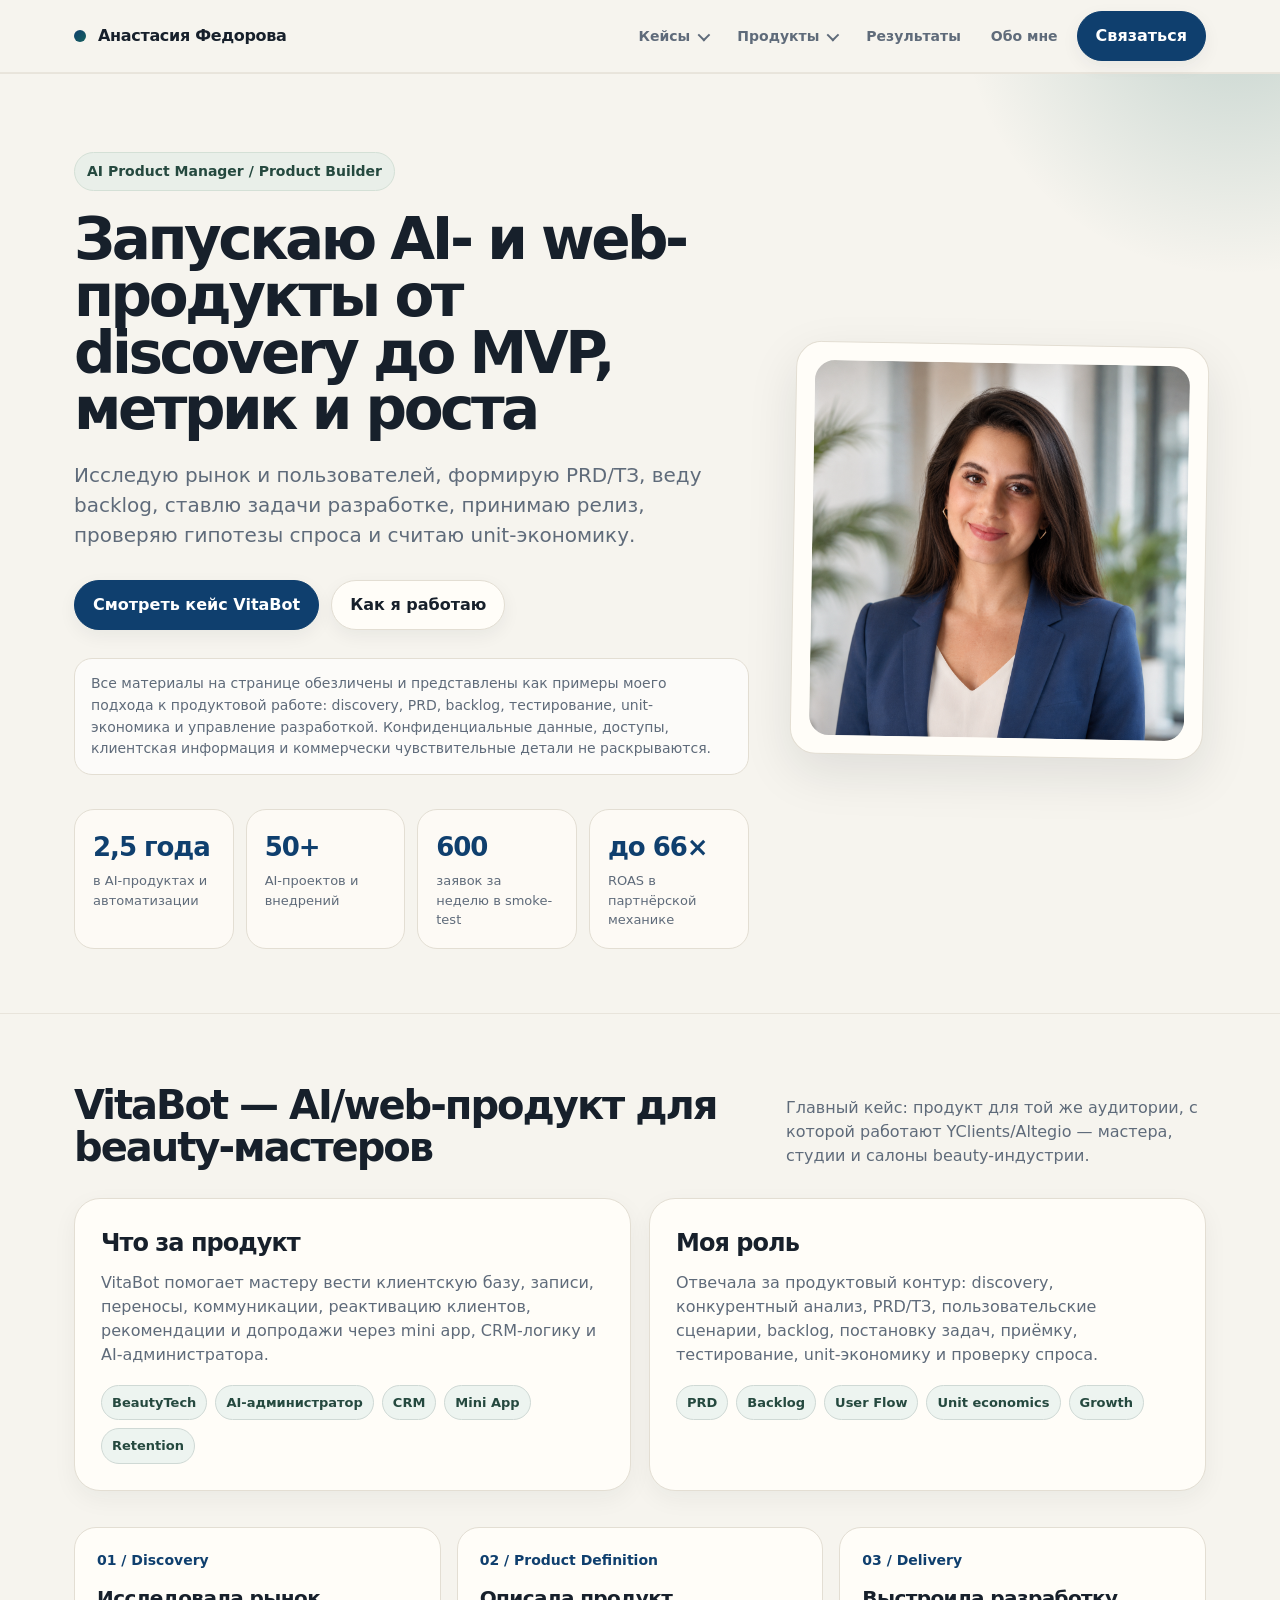
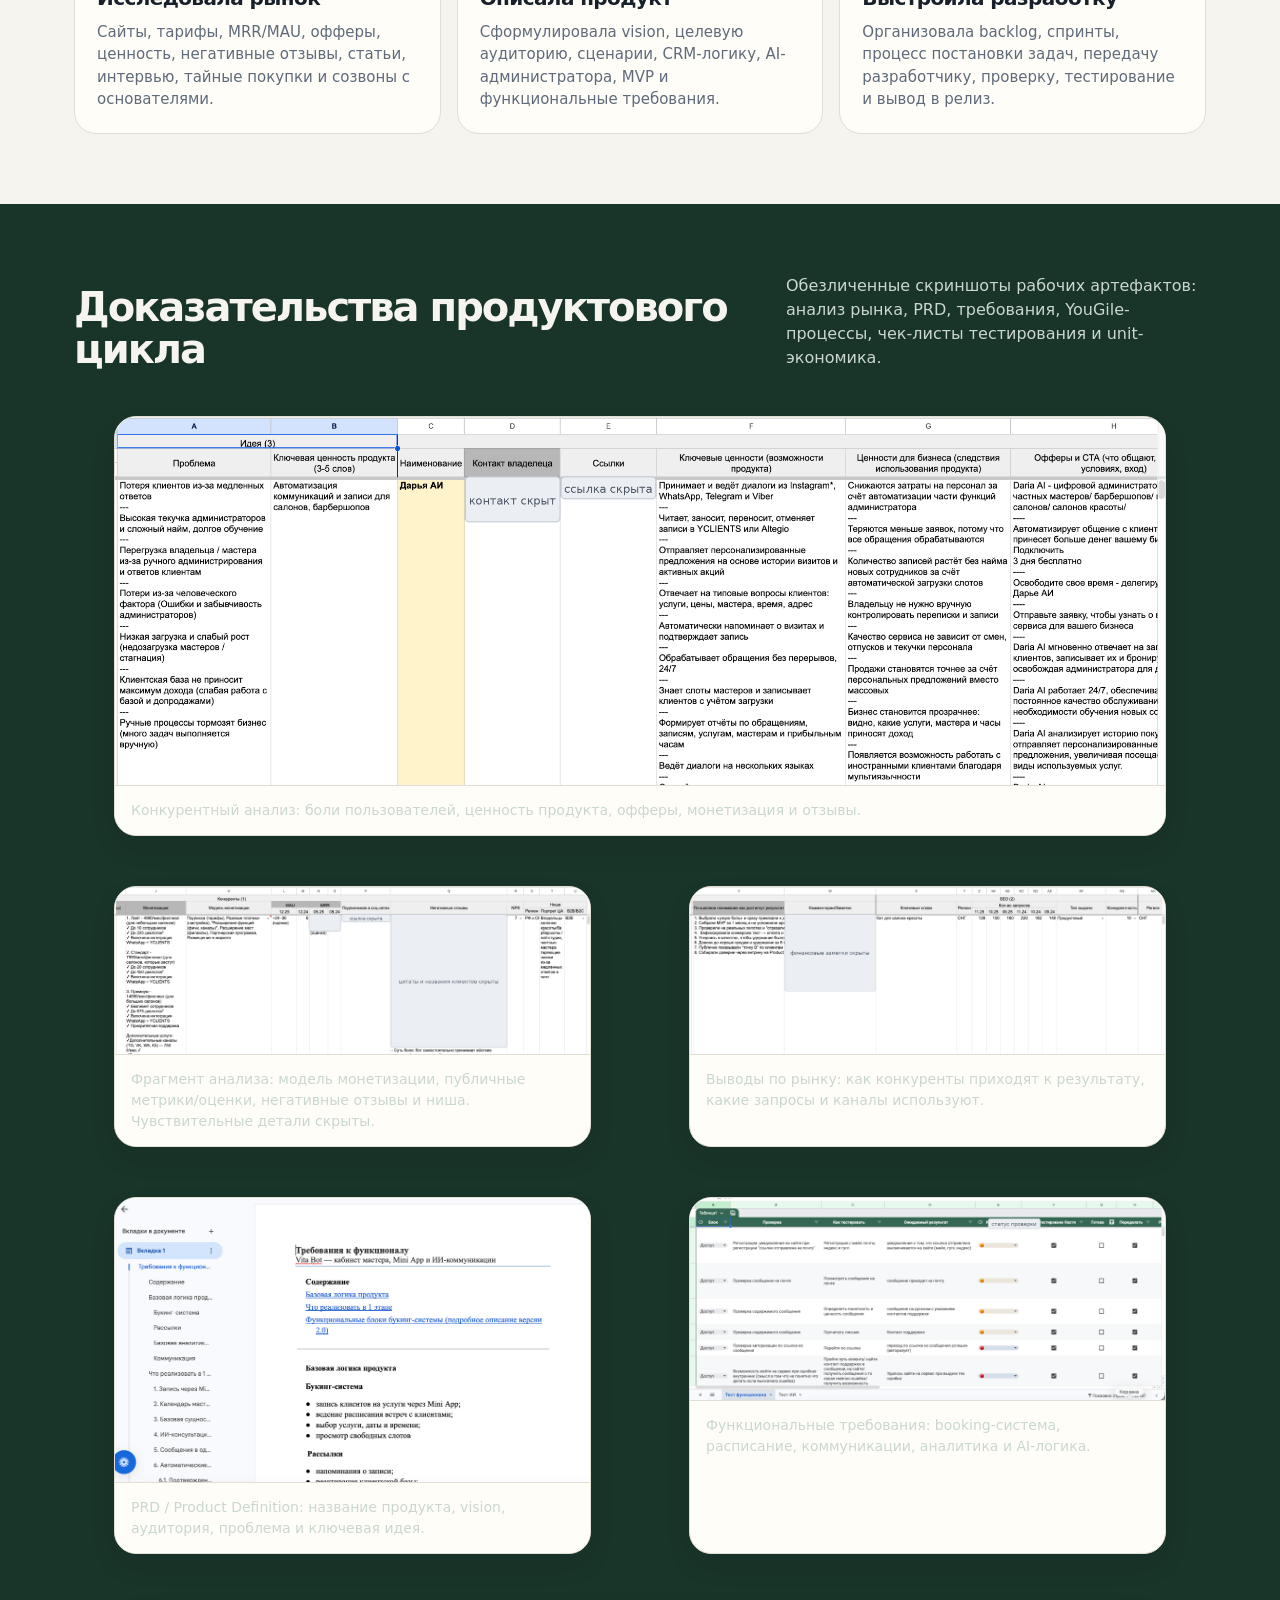
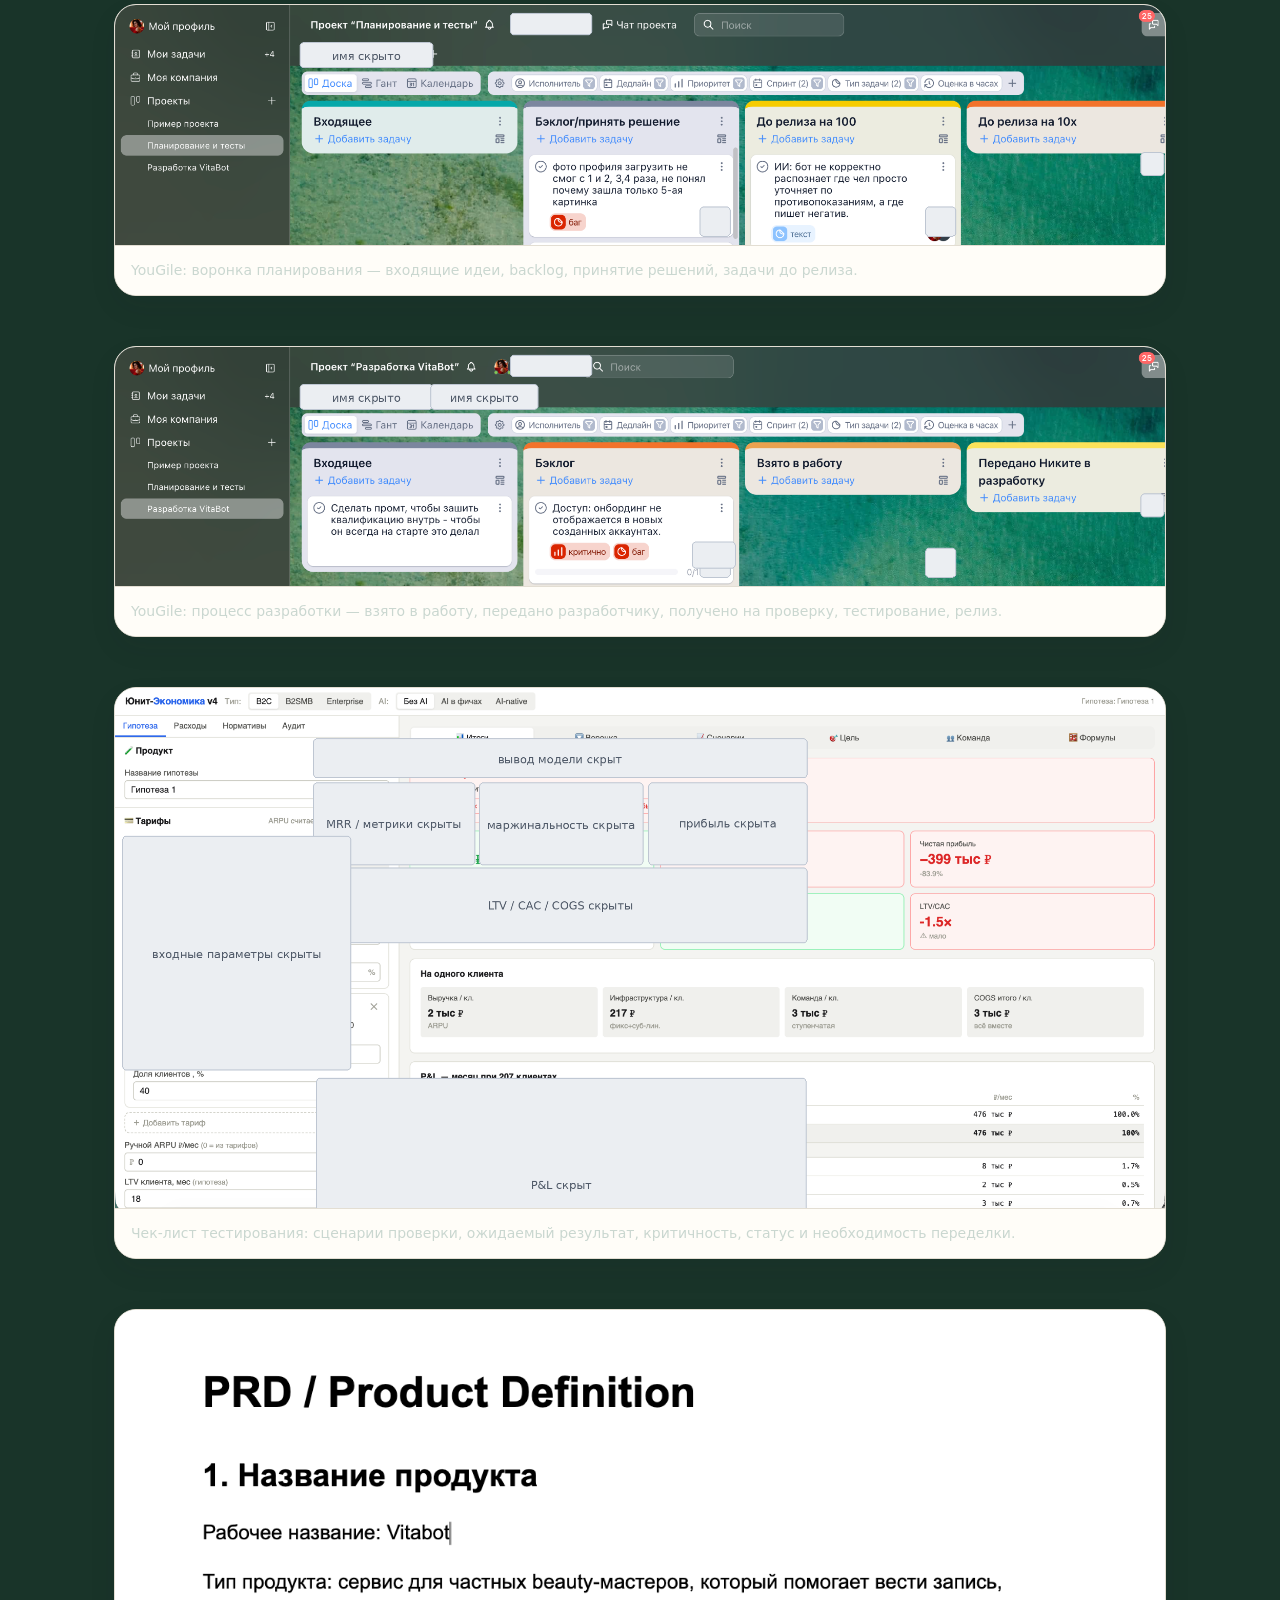
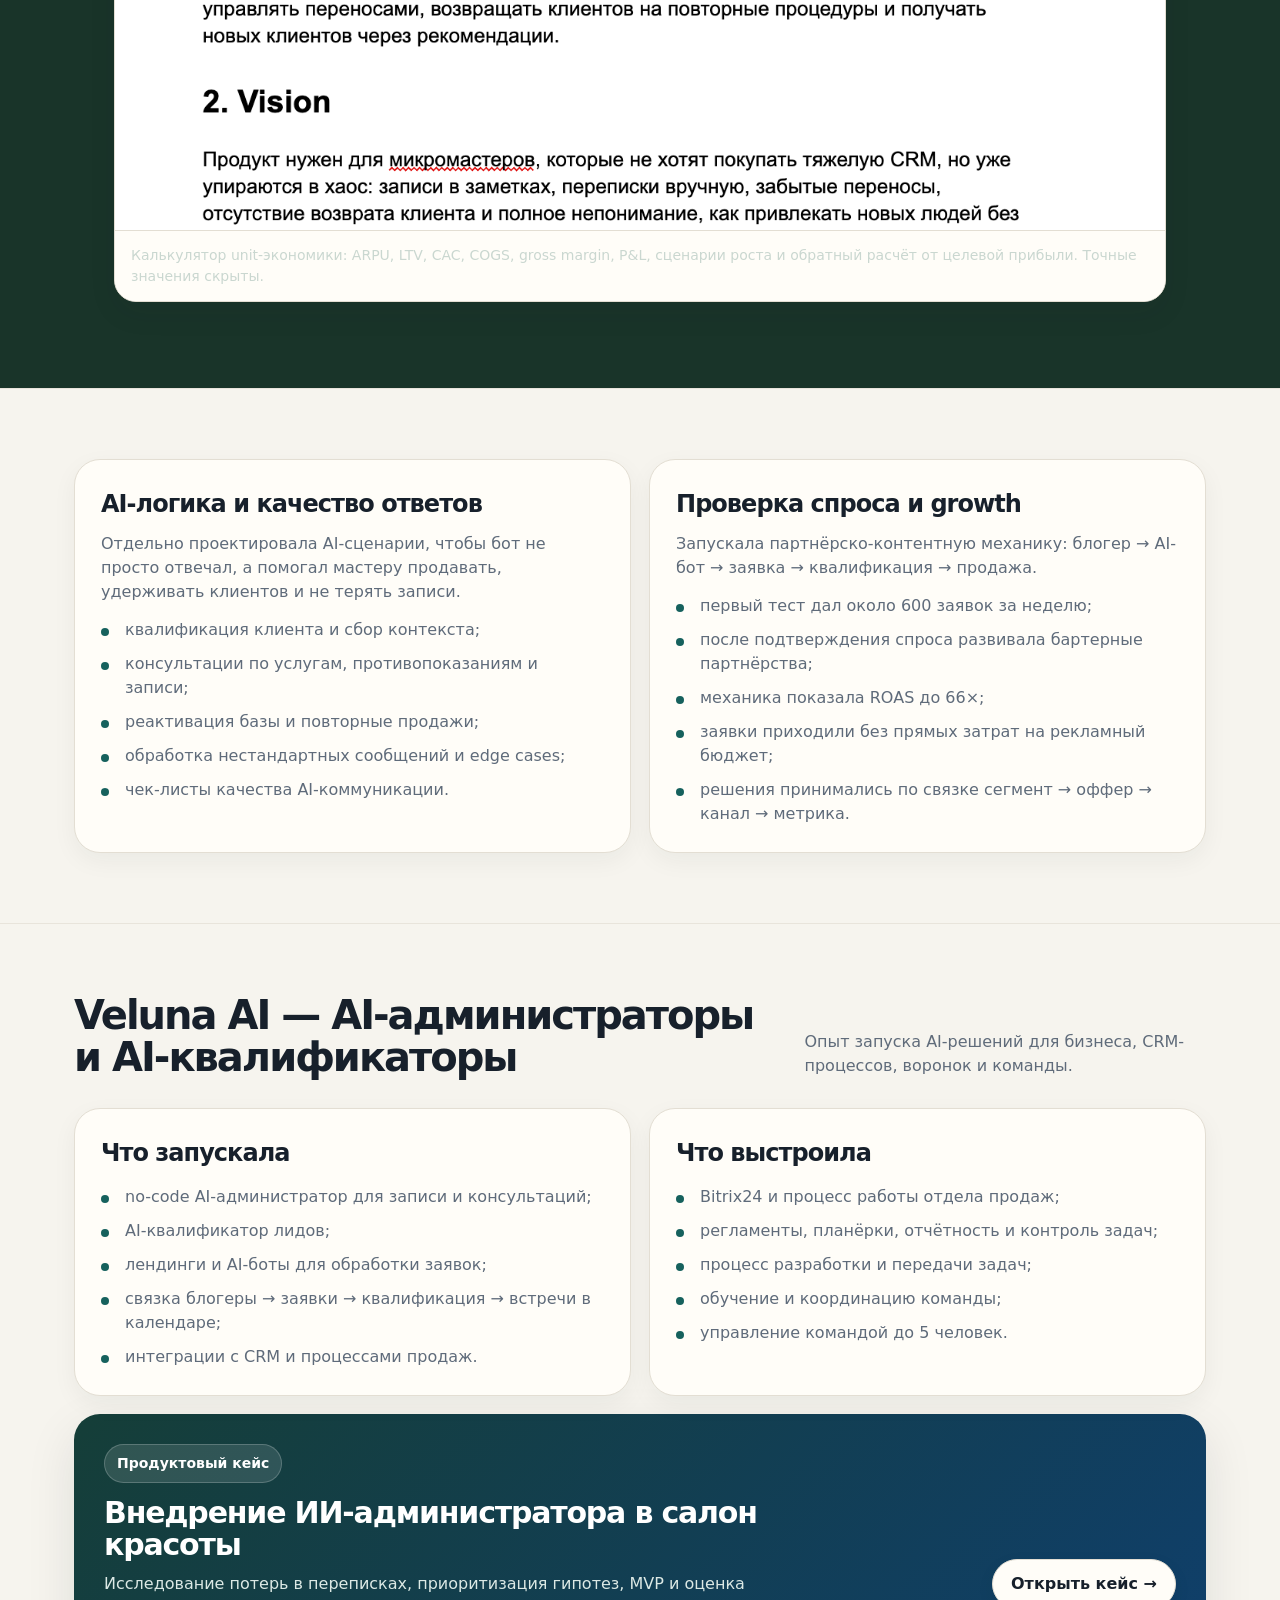
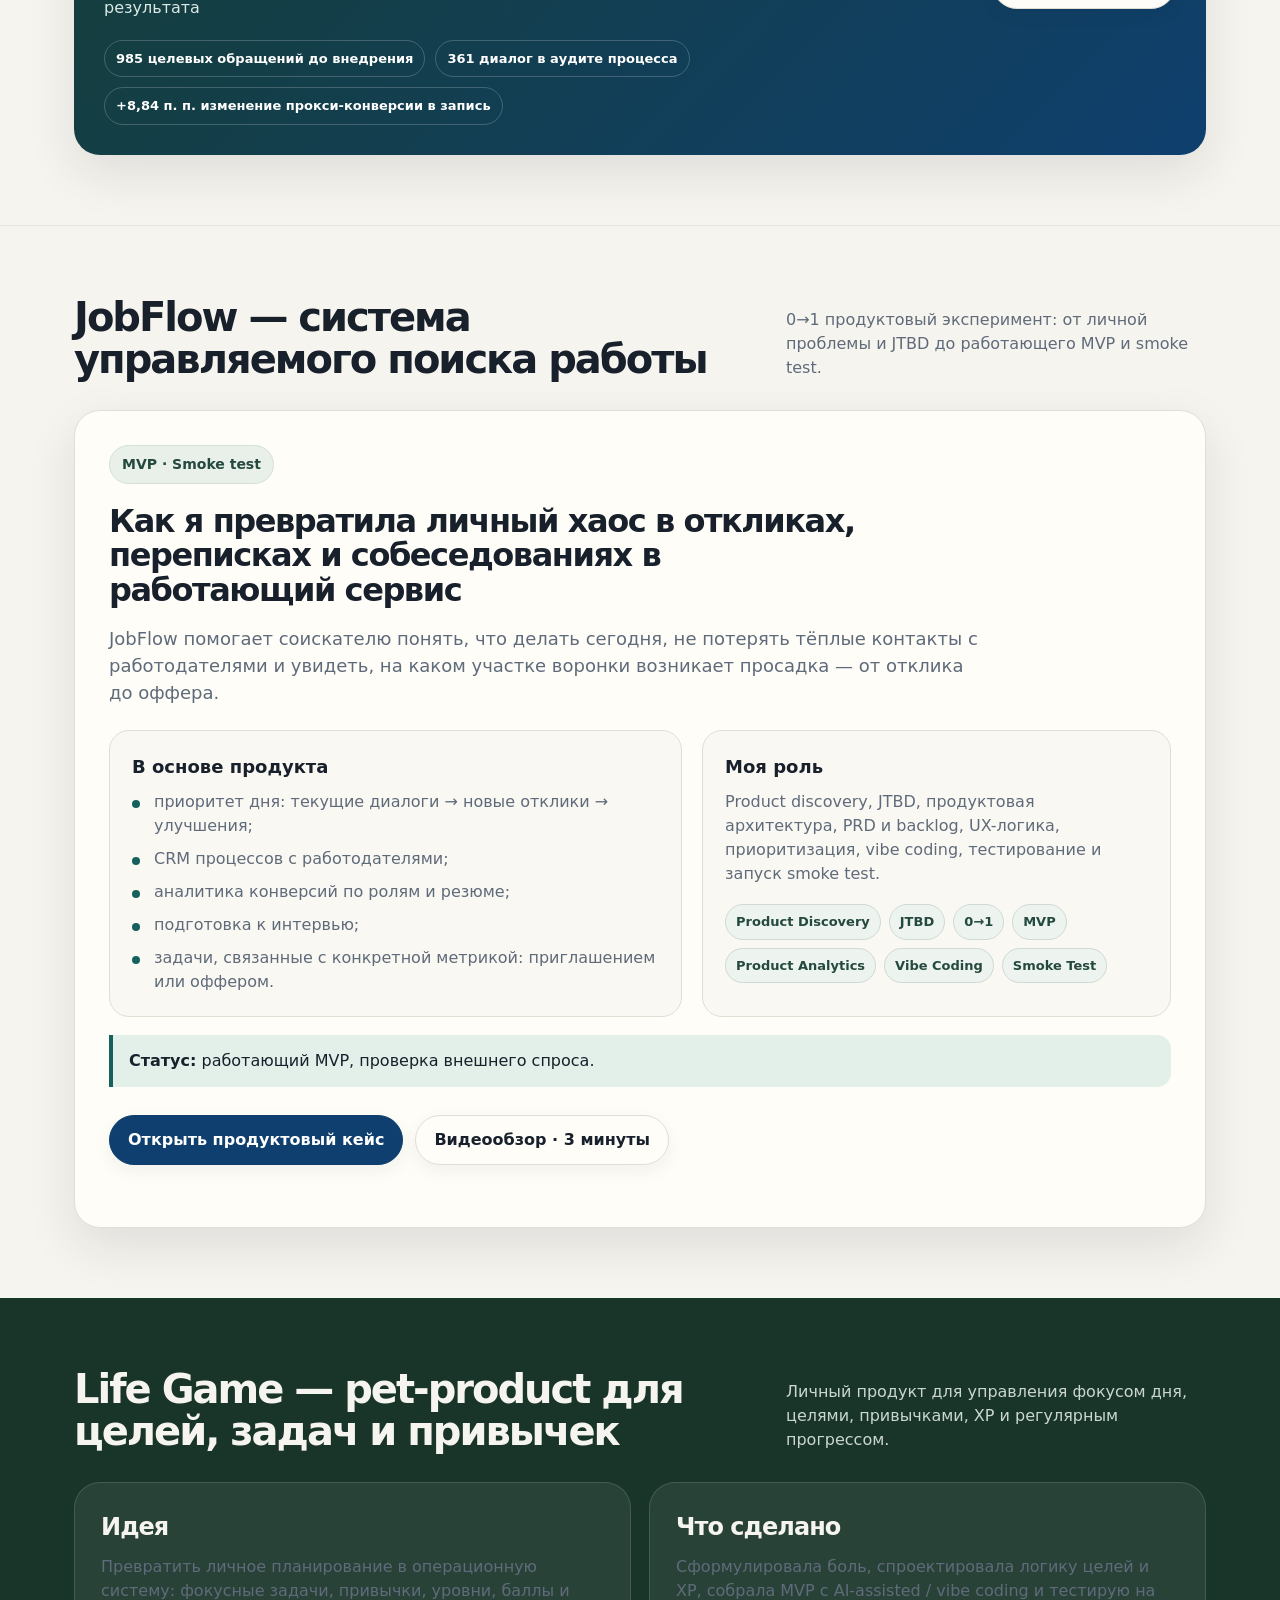
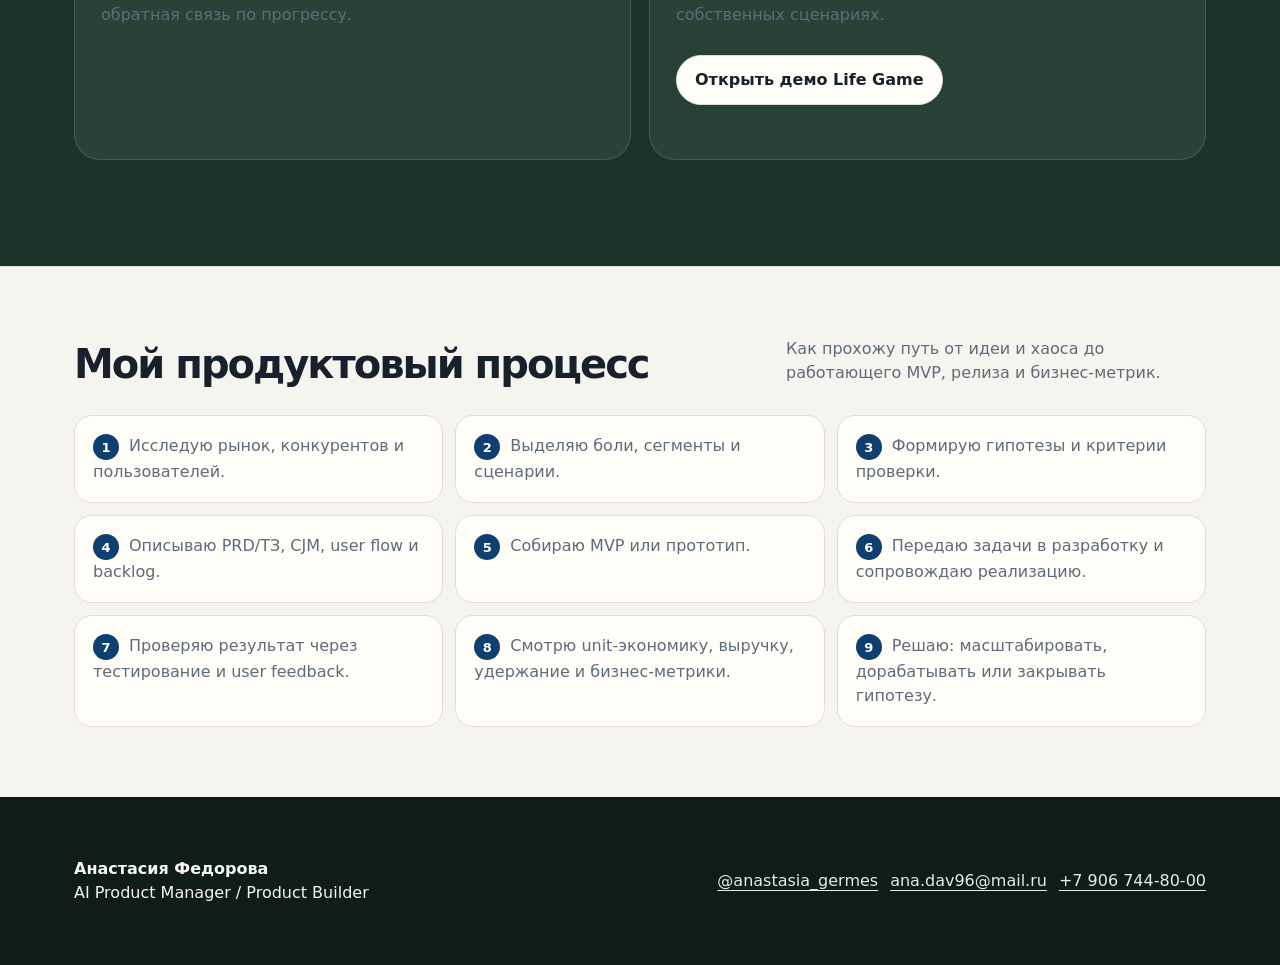
==== commit 531c7bea: "Add JobFlow to portfolio" ====
--- a/index.html
+++ b/index.html
@@ -103,11 +103,21 @@
     .featured-case .case-metrics{display:flex;flex-wrap:wrap;gap:10px;margin-top:20px}
     .featured-case .case-metrics span{padding:8px 11px;border:1px solid rgba(255,255,255,.2);border-radius:999px;font-size:13px;font-weight:700}
     .featured-case .btn{white-space:nowrap}
+    .jobflow-card{margin-top:26px;padding:34px;border:1px solid var(--line);border-radius:var(--radius);background:var(--paper);box-shadow:var(--shadow)}
+    .jobflow-card h3{font-size:32px;line-height:1.08;letter-spacing:-.045em;margin:0 0 12px;max-width:780px}
+    .jobflow-card>.lead-copy{max-width:880px;color:var(--muted);font-size:18px}
+    .jobflow-grid{display:grid;grid-template-columns:1.1fr .9fr;gap:20px;margin-top:24px}
+    .jobflow-panel{padding:22px;border:1px solid var(--line);border-radius:20px;background:#faf8f2}
+    .jobflow-panel h4{margin:0 0 10px;font-size:18px}
+    .jobflow-panel p{margin:0;color:var(--muted)}
+    .jobflow-panel ul{margin:0;padding:0;list-style:none;display:grid;gap:9px;color:var(--muted)}
+    .jobflow-panel li{position:relative;padding-left:22px}.jobflow-panel li:before{content:"";position:absolute;left:0;top:.62em;width:8px;height:8px;border-radius:50%;background:var(--accent2)}
+    .jobflow-status{margin-top:18px;padding:14px 16px;border-left:4px solid var(--accent2);border-radius:0 14px 14px 0;background:var(--green)}
     .footer{padding:44px 0;background:#0f1c19;color:#f6f4ee}
     .footer-grid{display:flex;justify-content:space-between;gap:24px;align-items:center}
     .footer a{color:#d9f1ea;text-decoration:underline;text-underline-offset:4px}
     @media (max-width:920px){
-      .hero-grid,.case-intro,.columns,.evidence,.featured-case{grid-template-columns:1fr}.stats,.steps,.process{grid-template-columns:1fr 1fr}.nav-links{display:none}.mobile-nav{display:block}h1{font-size:44px}.section-head{display:block}.section-head h2{font-size:34px}.section-head p{margin-top:12px}.hero-card{transform:none;max-width:420px}.shot.wide{grid-column:auto}
+      .hero-grid,.case-intro,.columns,.evidence,.featured-case,.jobflow-grid{grid-template-columns:1fr}.stats,.steps,.process{grid-template-columns:1fr 1fr}.nav-links{display:none}.mobile-nav{display:block}h1{font-size:44px}.section-head{display:block}.section-head h2{font-size:34px}.section-head p{margin-top:12px}.hero-card{transform:none;max-width:420px}.shot.wide{grid-column:auto}
     }
     @media (max-width:580px){.wrap{padding:0 16px}.stats,.steps,.process{grid-template-columns:1fr}.hero{padding-top:48px}h1{font-size:36px}.lead{font-size:17px}.section-head h2{font-size:30px}.footer-grid{display:block}.footer-grid .hero-actions{margin-top:18px}}
   </style>
@@ -122,12 +132,14 @@
         <div class="dropdown">
           <a href="cases/ai-admin/"><strong>ИИ-администратор</strong><span>Аудит 361 диалога → гипотезы → MVP → результат</span></a>
           <a href="#vitabot"><strong>VitaBot</strong><span>Проектирование продукта от идеи до MVP</span></a>
+          <a href="cases/jobflow/"><strong>JobFlow</strong><span>JTBD → продуктовая модель → MVP → smoke test</span></a>
         </div>
       </details>
       <details class="nav-group">
         <summary>Продукты</summary>
         <div class="dropdown">
           <a href="#hermes"><strong>Veluna AI</strong><span>ИИ-администраторы для клиентских коммуникаций</span></a>
+          <a href="cases/jobflow/"><strong>JobFlow</strong><span>CRM и продуктовый подход к поиску работы</span></a>
           <a href="#lifegame"><strong>Life Game</strong><span>Pet-product для целей, задач и привычек</span></a>
         </div>
       </details>
@@ -139,9 +151,9 @@
       <summary aria-label="Открыть меню"><span class="menu-icon" aria-hidden="true"></span></summary>
       <nav class="mobile-panel" aria-label="Мобильная навигация">
         <div class="mobile-label">Кейсы</div>
-        <a href="cases/ai-admin/">ИИ-администратор</a><a href="#vitabot">VitaBot</a>
+        <a href="cases/ai-admin/">ИИ-администратор</a><a href="#vitabot">VitaBot</a><a href="cases/jobflow/">JobFlow</a>
         <div class="mobile-label">Продукты</div>
-        <a href="#hermes">Veluna AI</a><a href="#lifegame">Life Game</a>
+        <a href="#hermes">Veluna AI</a><a href="cases/jobflow/">JobFlow</a><a href="#lifegame">Life Game</a>
         <div class="mobile-label">Портфолио</div>
         <a href="#evidence">Результаты</a><a href="#top">Обо мне</a>
         <a class="mobile-contact" href="https://t.me/anastasia_germes">Связаться</a>
@@ -294,6 +306,40 @@
     </div>
   </section>
 
+
+  <section id="jobflow">
+    <div class="wrap">
+      <div class="section-head">
+        <h2>JobFlow — система управляемого поиска работы</h2>
+        <p>0→1 продуктовый эксперимент: от личной проблемы и JTBD до работающего MVP и smoke test.</p>
+      </div>
+      <article class="jobflow-card">
+        <div class="eyebrow">MVP · Smoke test</div>
+        <h3>Как я превратила личный хаос в откликах, переписках и собеседованиях в работающий сервис</h3>
+        <p class="lead-copy">JobFlow помогает соискателю понять, что делать сегодня, не потерять тёплые контакты с работодателями и увидеть, на каком участке воронки возникает просадка — от отклика до оффера.</p>
+        <div class="jobflow-grid">
+          <div class="jobflow-panel">
+            <h4>В основе продукта</h4>
+            <ul>
+              <li>приоритет дня: текущие диалоги → новые отклики → улучшения;</li>
+              <li>CRM процессов с работодателями;</li>
+              <li>аналитика конверсий по ролям и резюме;</li>
+              <li>подготовка к интервью;</li>
+              <li>задачи, связанные с конкретной метрикой: приглашением или оффером.</li>
+            </ul>
+          </div>
+          <div class="jobflow-panel">
+            <h4>Моя роль</h4>
+            <p>Product discovery, JTBD, продуктовая архитектура, PRD и backlog, UX-логика, приоритизация, vibe coding, тестирование и запуск smoke test.</p>
+            <div class="tags"><span class="tag">Product Discovery</span><span class="tag">JTBD</span><span class="tag">0→1</span><span class="tag">MVP</span><span class="tag">Product Analytics</span><span class="tag">Vibe Coding</span><span class="tag">Smoke Test</span></div>
+          </div>
+        </div>
+        <div class="jobflow-status"><strong>Статус:</strong> работающий MVP, проверка внешнего спроса.</div>
+        <div class="hero-actions"><a class="btn primary" href="cases/jobflow/">Открыть продуктовый кейс</a><a class="btn" href="cases/jobflow/#video">Видеообзор · 3 минуты</a></div>
+      </article>
+    </div>
+  </section>
+
   <section id="lifegame" class="dark">
     <div class="wrap">
       <div class="section-head">
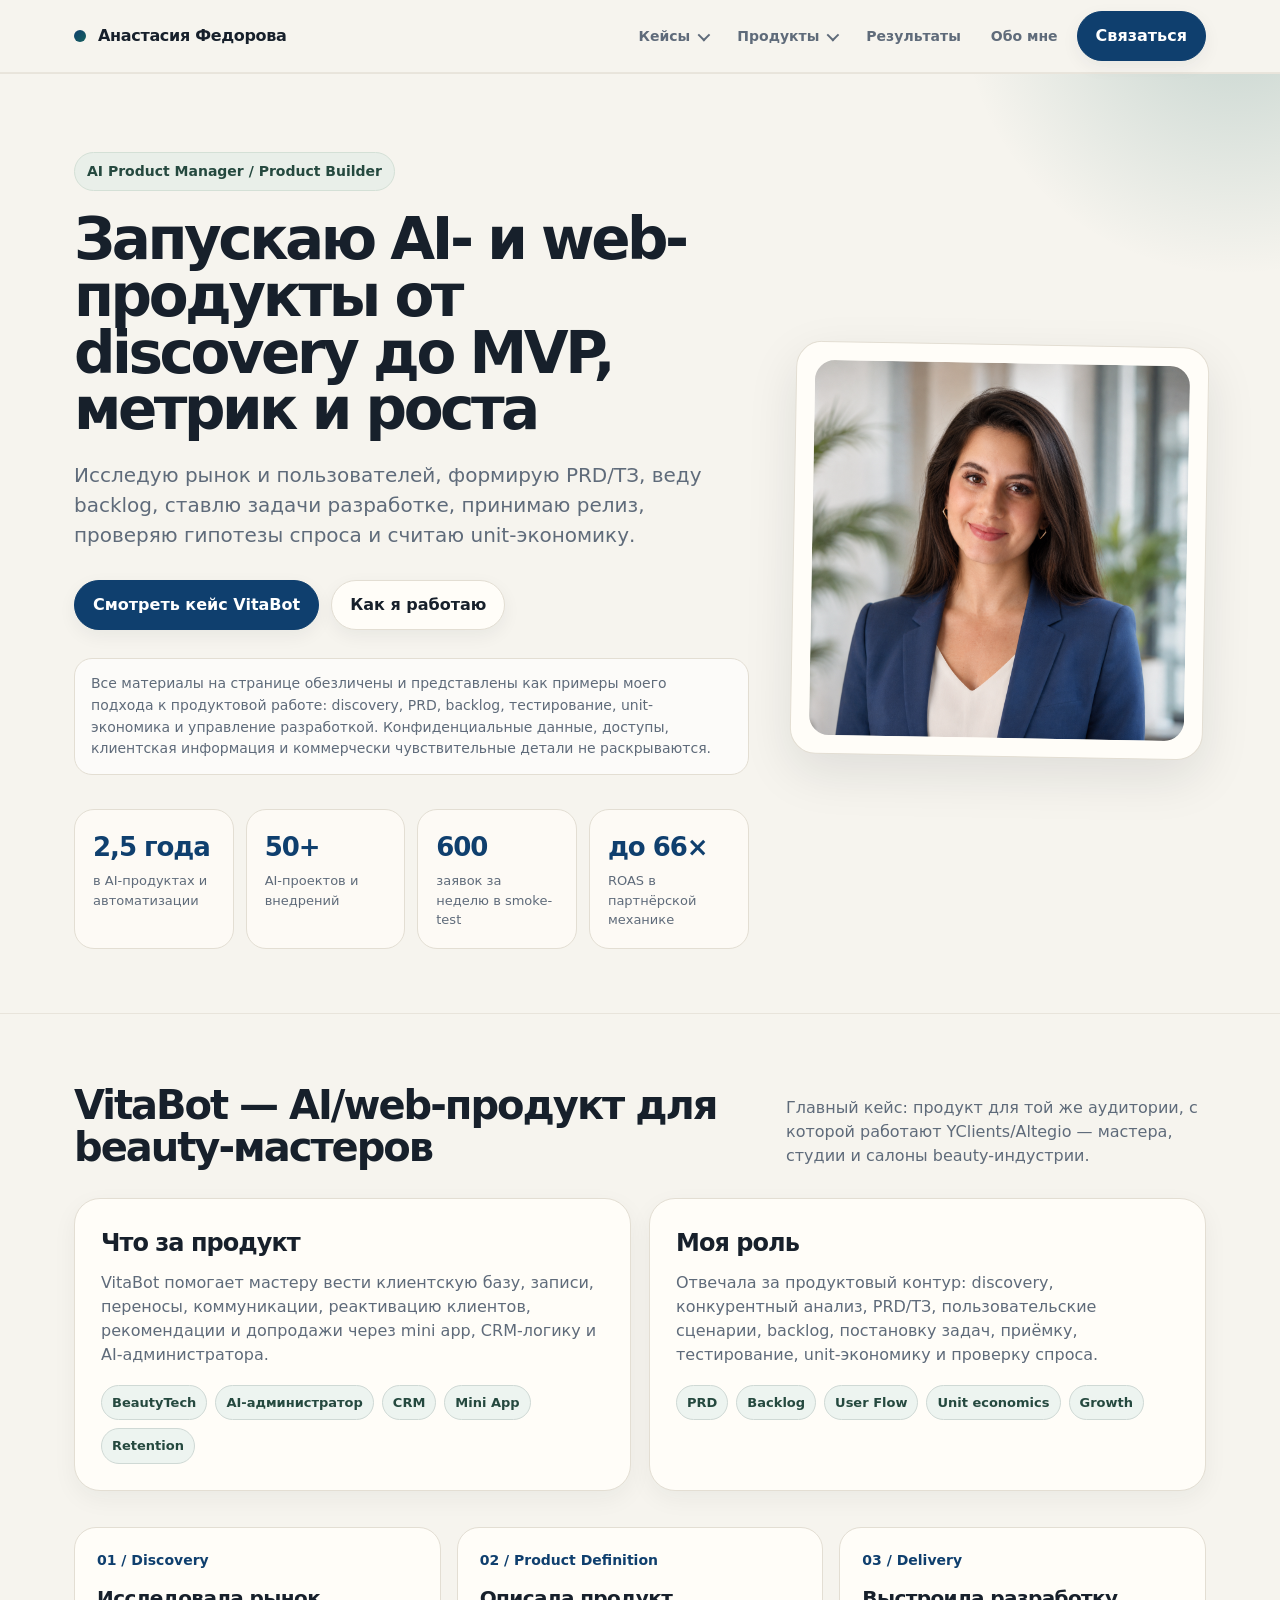
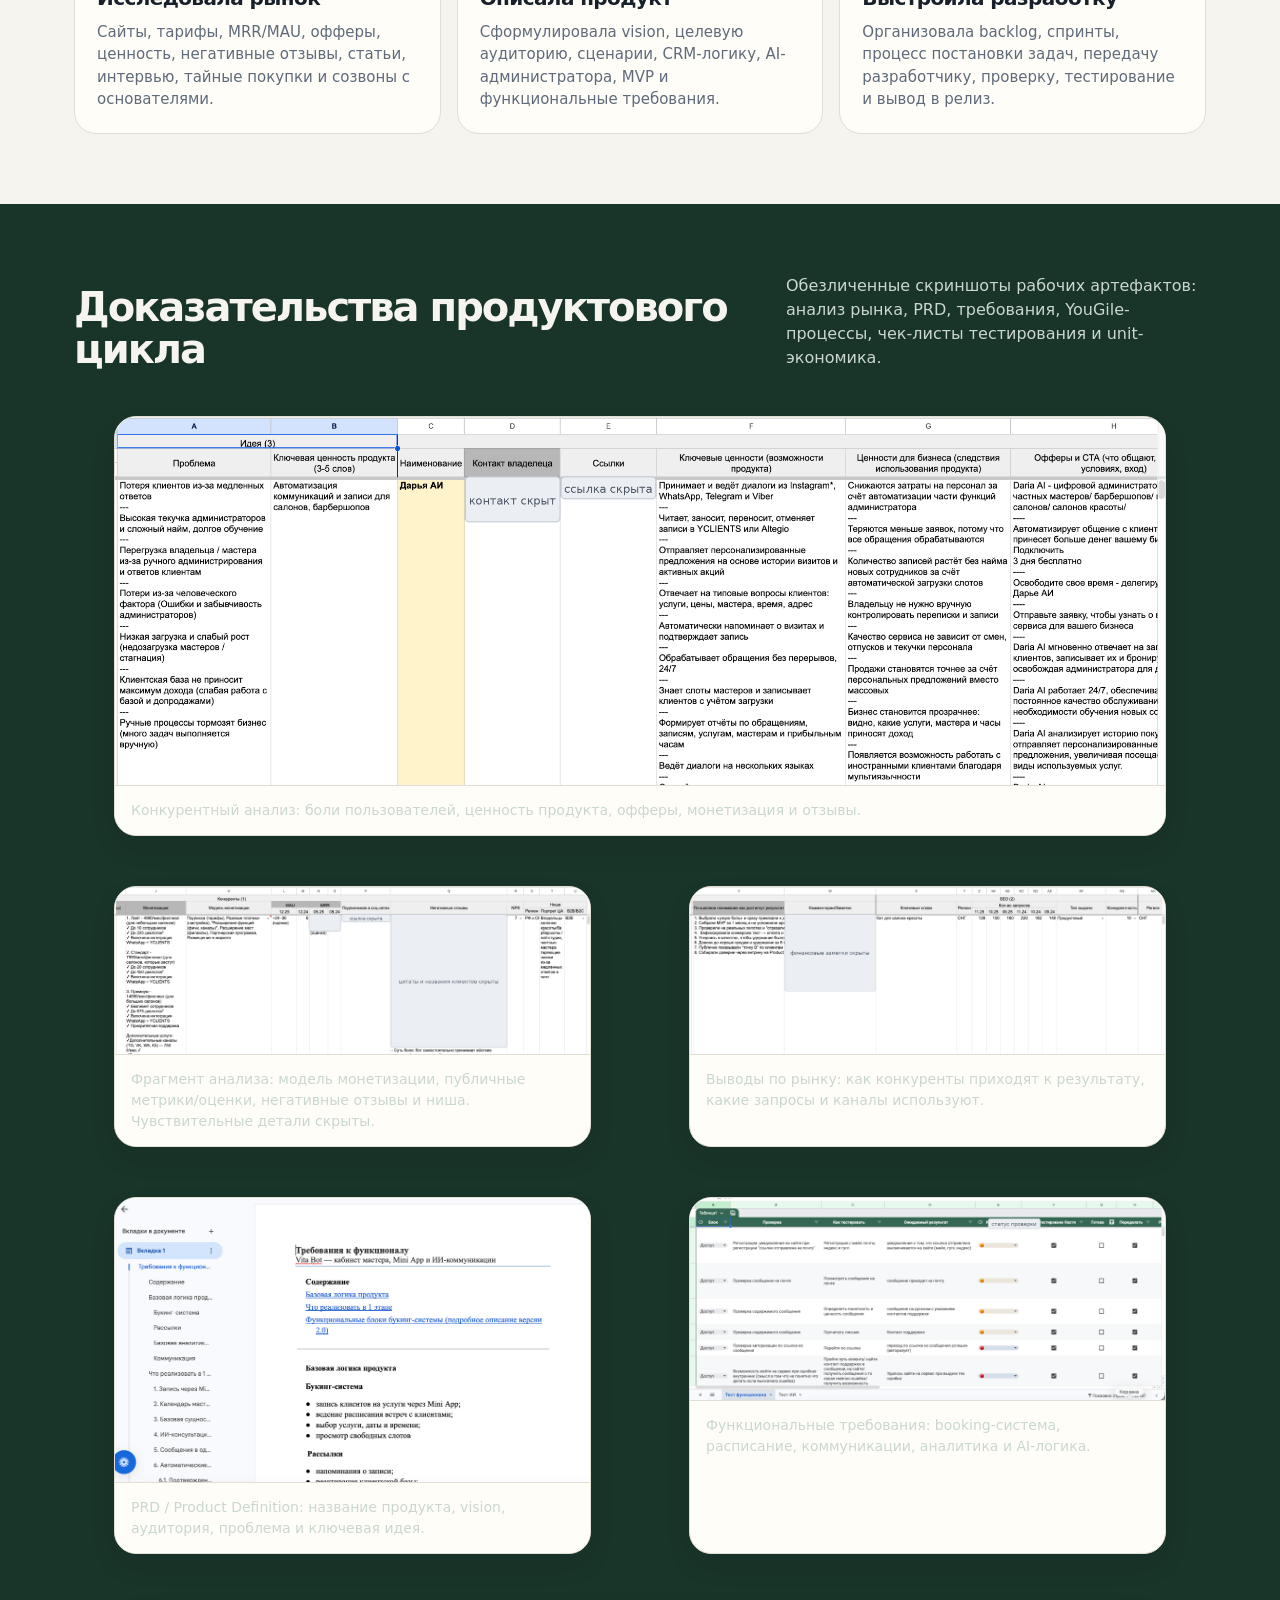
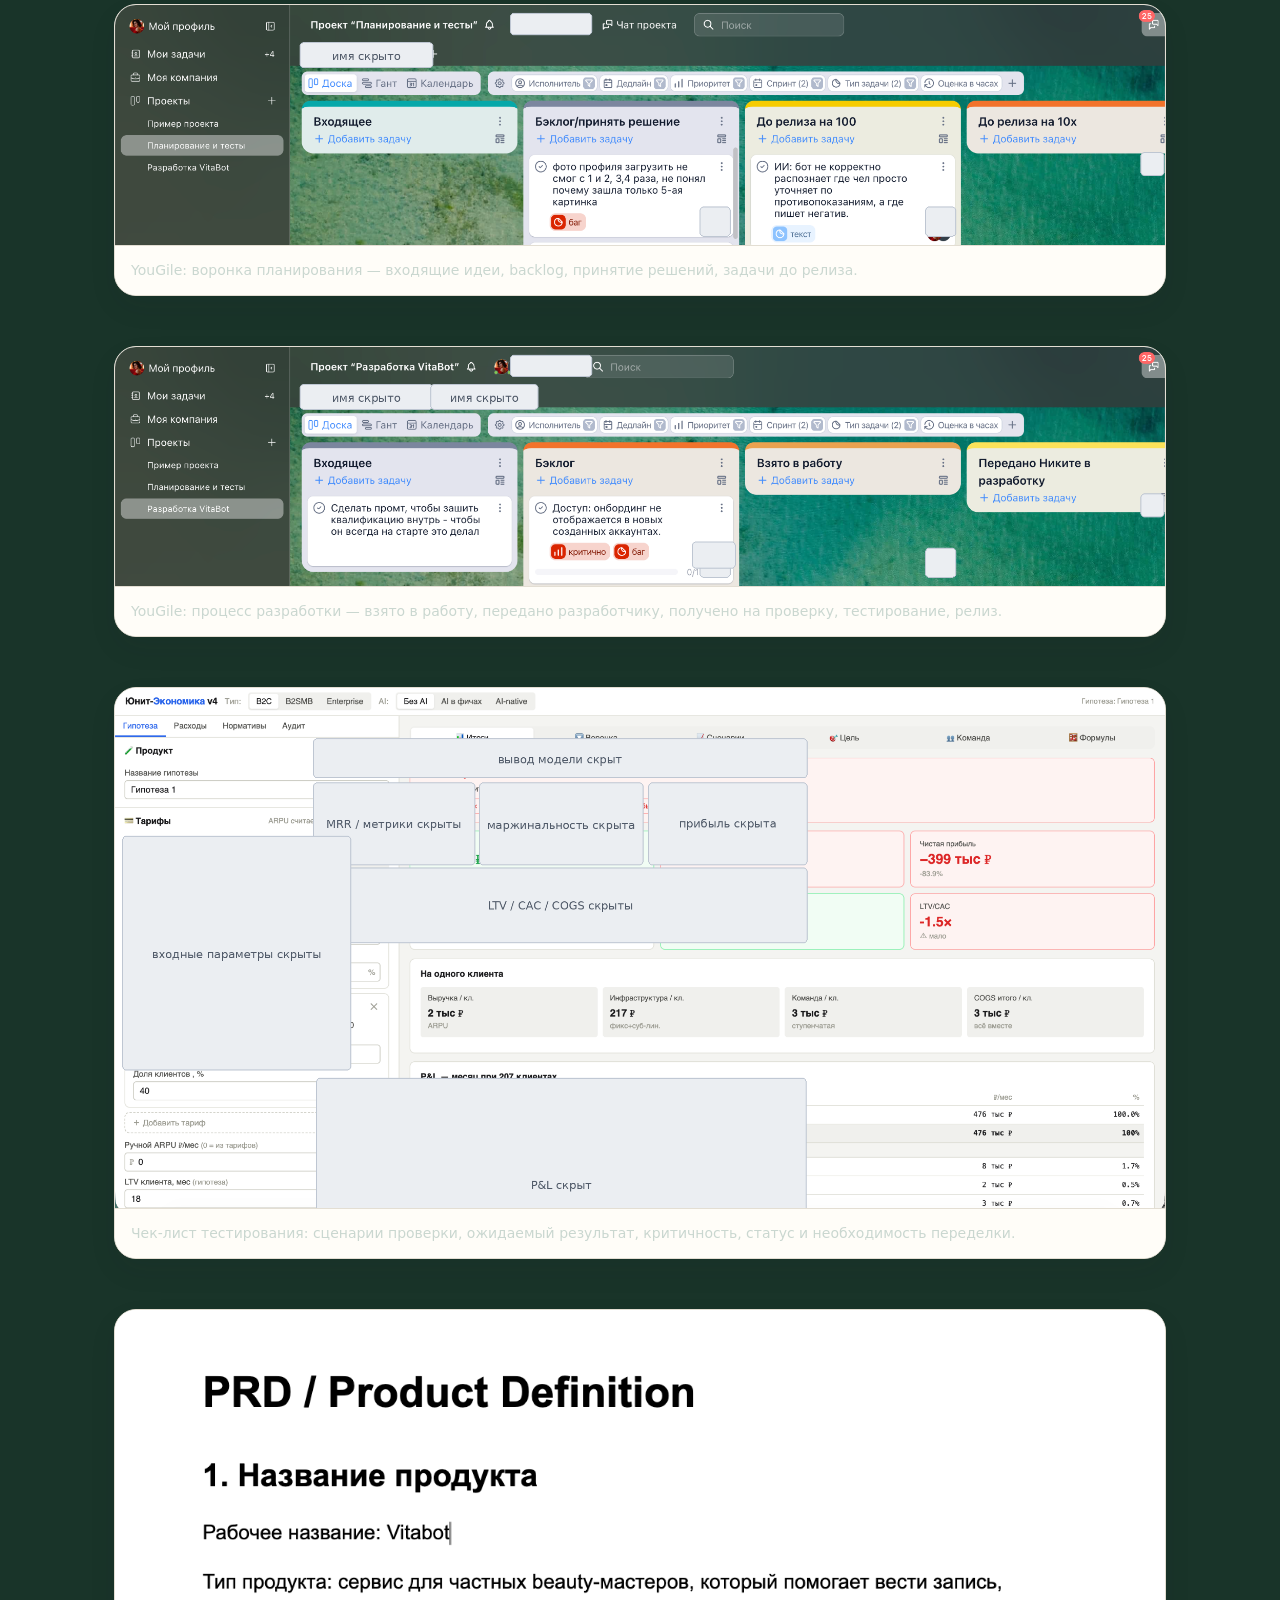
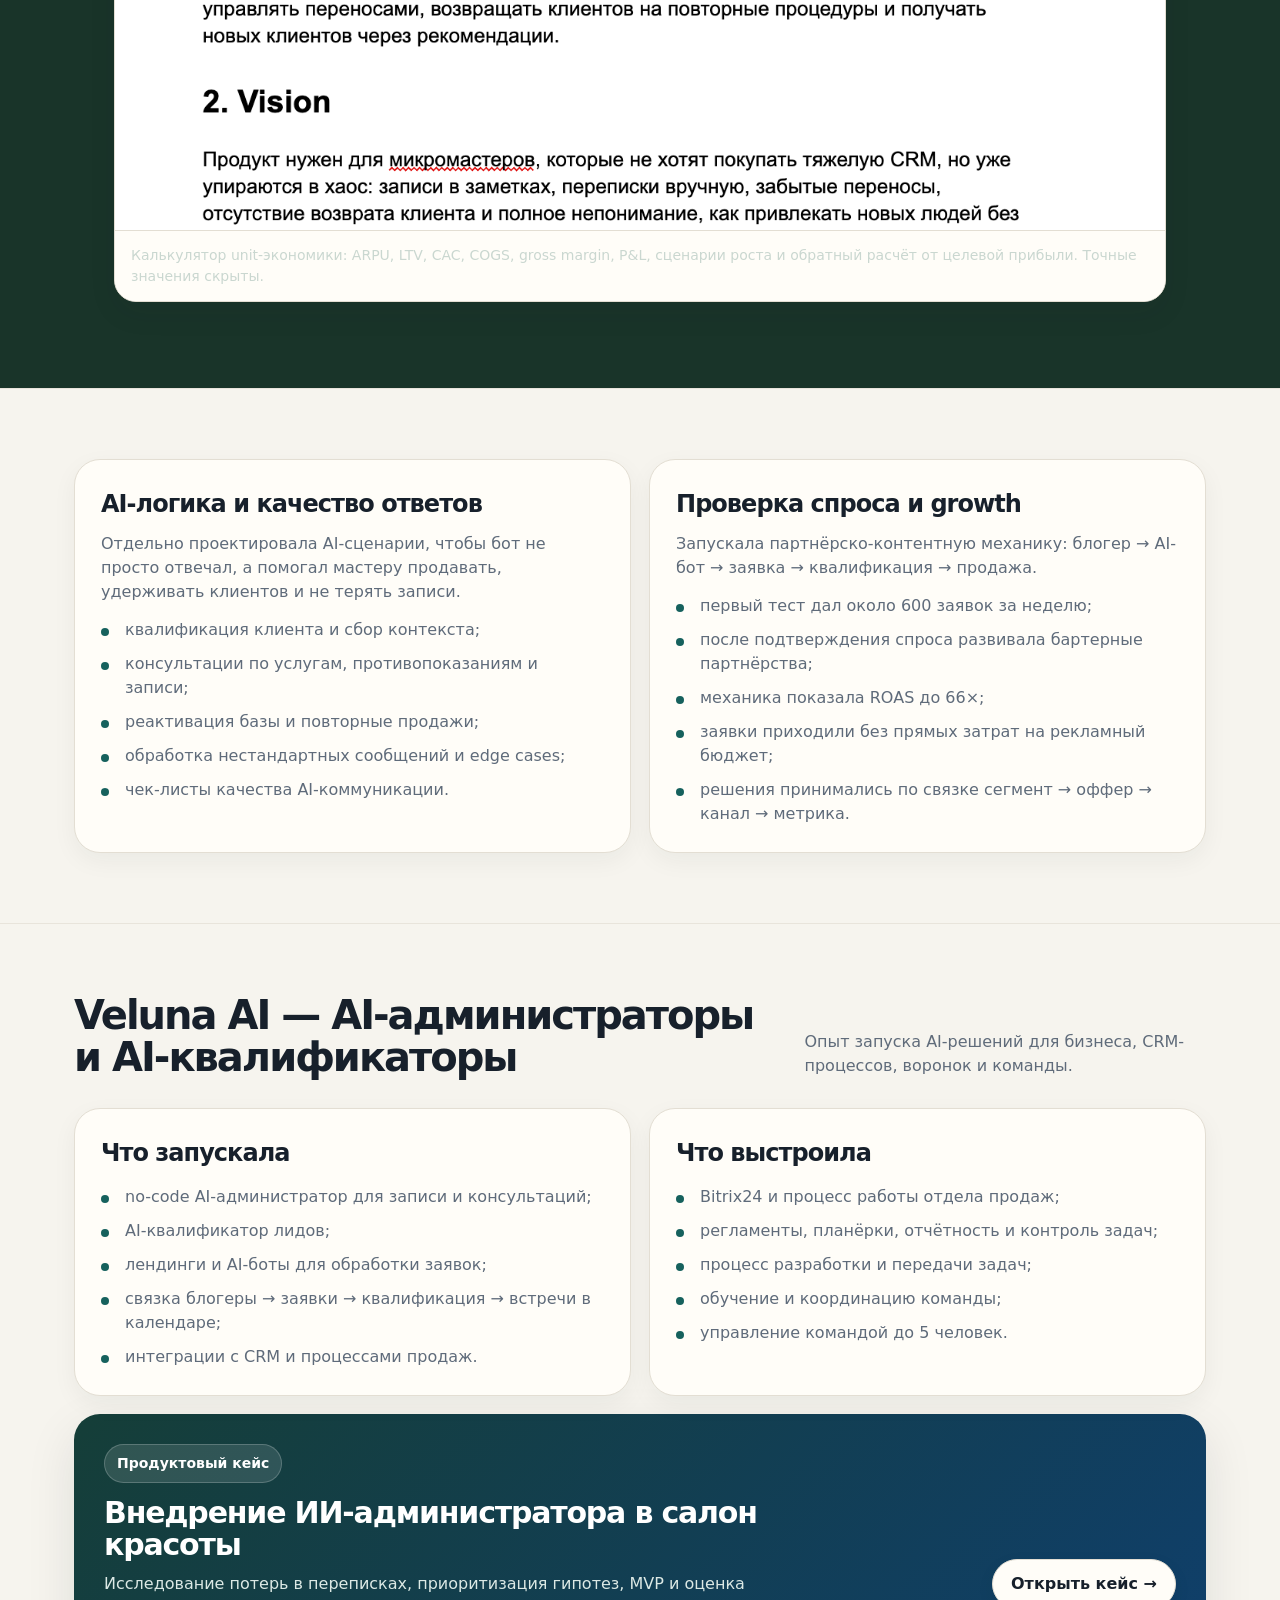
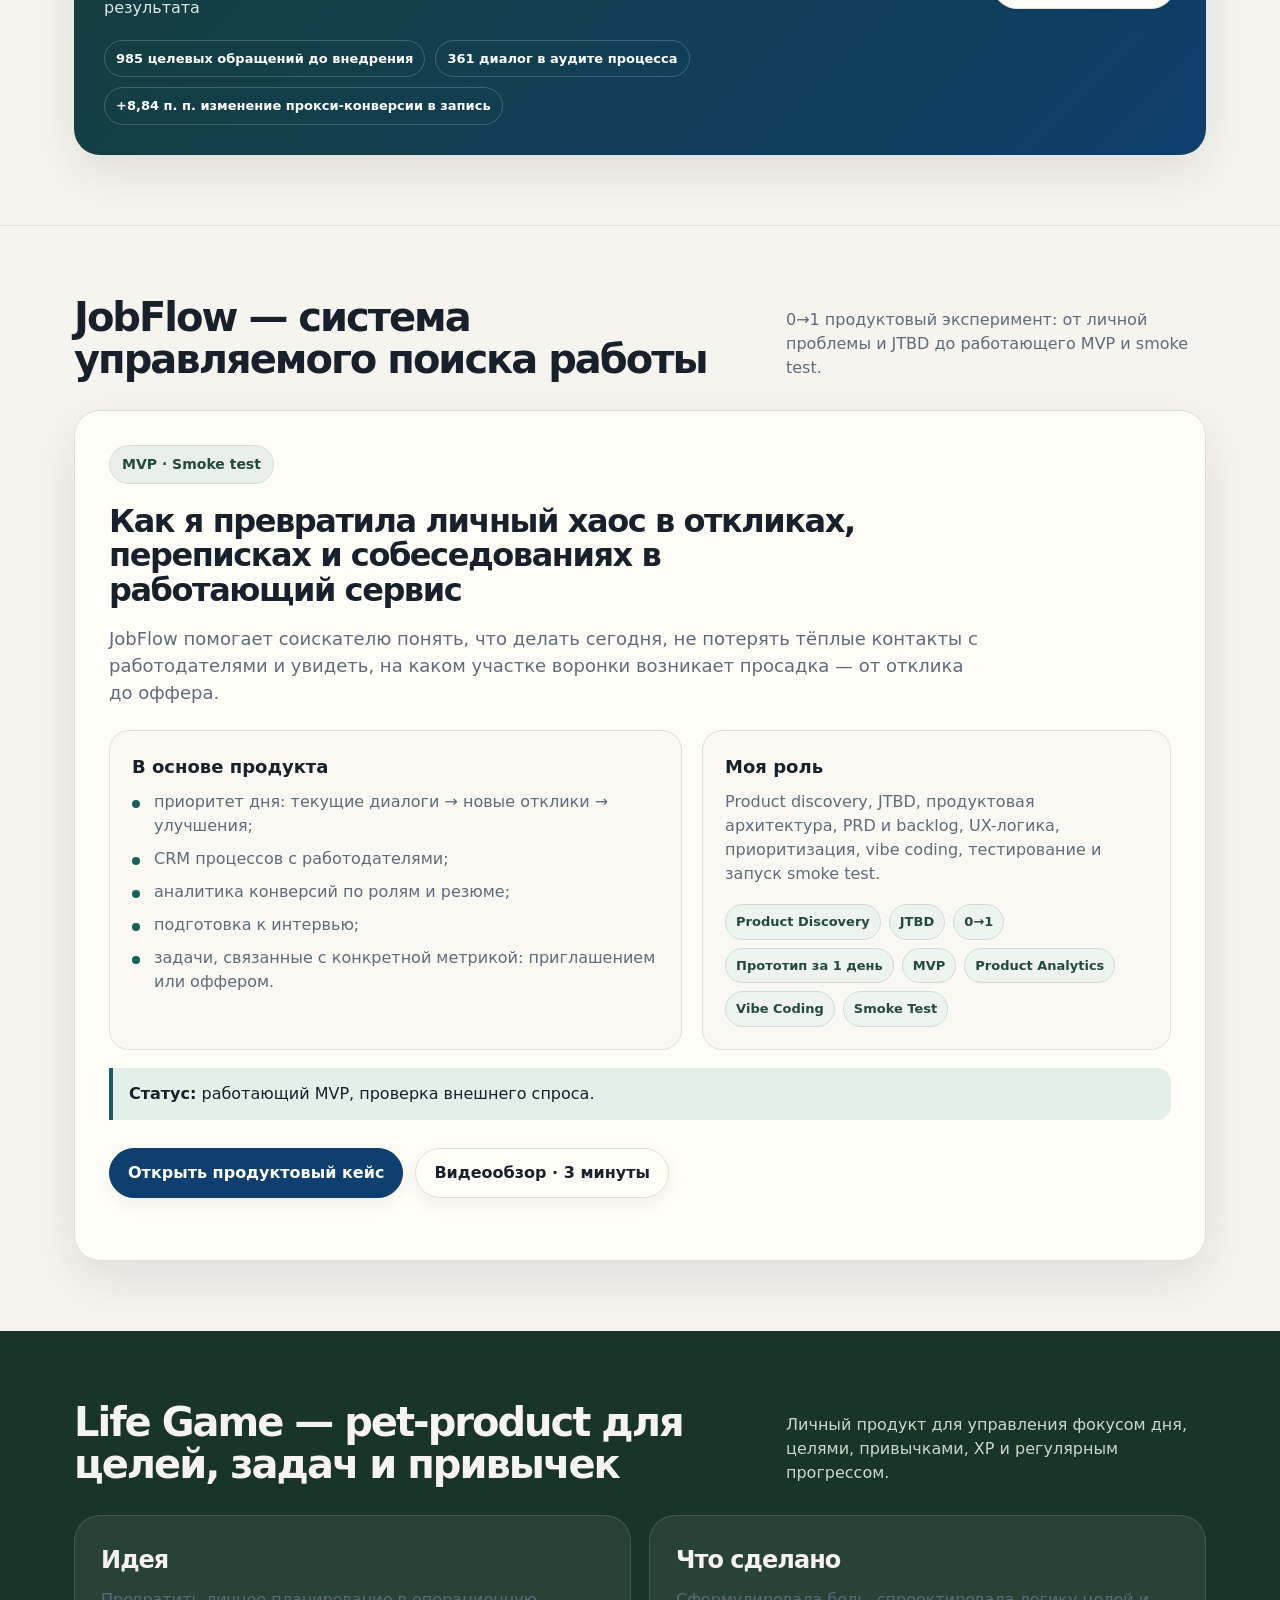
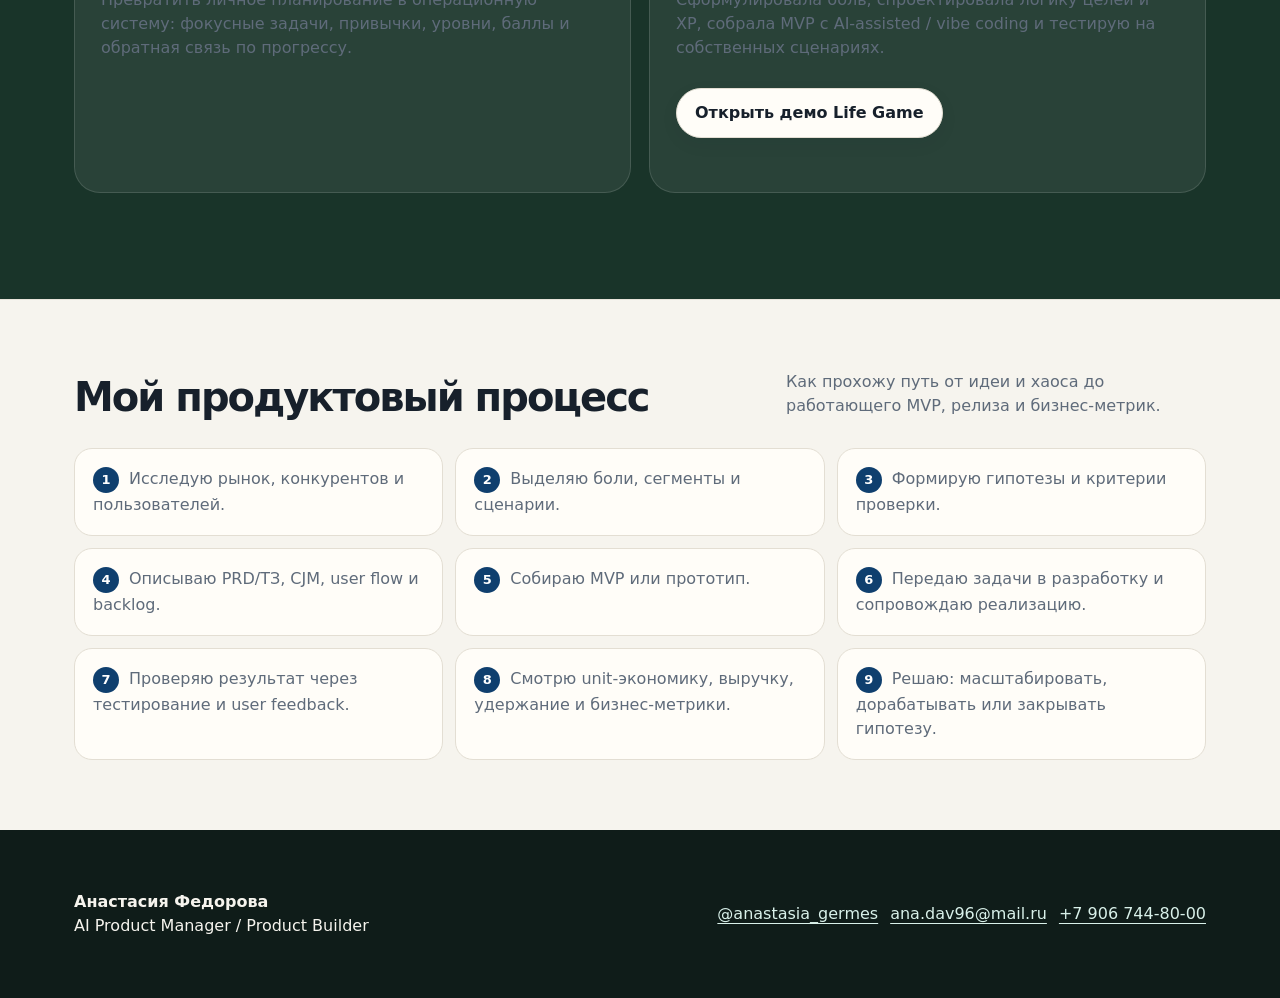
==== commit 58dd547a: "Highlight one-day JobFlow prototype" ====
--- a/index.html
+++ b/index.html
@@ -331,7 +331,7 @@
           <div class="jobflow-panel">
             <h4>Моя роль</h4>
             <p>Product discovery, JTBD, продуктовая архитектура, PRD и backlog, UX-логика, приоритизация, vibe coding, тестирование и запуск smoke test.</p>
-            <div class="tags"><span class="tag">Product Discovery</span><span class="tag">JTBD</span><span class="tag">0→1</span><span class="tag">MVP</span><span class="tag">Product Analytics</span><span class="tag">Vibe Coding</span><span class="tag">Smoke Test</span></div>
+            <div class="tags"><span class="tag">Product Discovery</span><span class="tag">JTBD</span><span class="tag">0→1</span><span class="tag">Прототип за 1 день</span><span class="tag">MVP</span><span class="tag">Product Analytics</span><span class="tag">Vibe Coding</span><span class="tag">Smoke Test</span></div>
           </div>
         </div>
         <div class="jobflow-status"><strong>Статус:</strong> работающий MVP, проверка внешнего спроса.</div>
